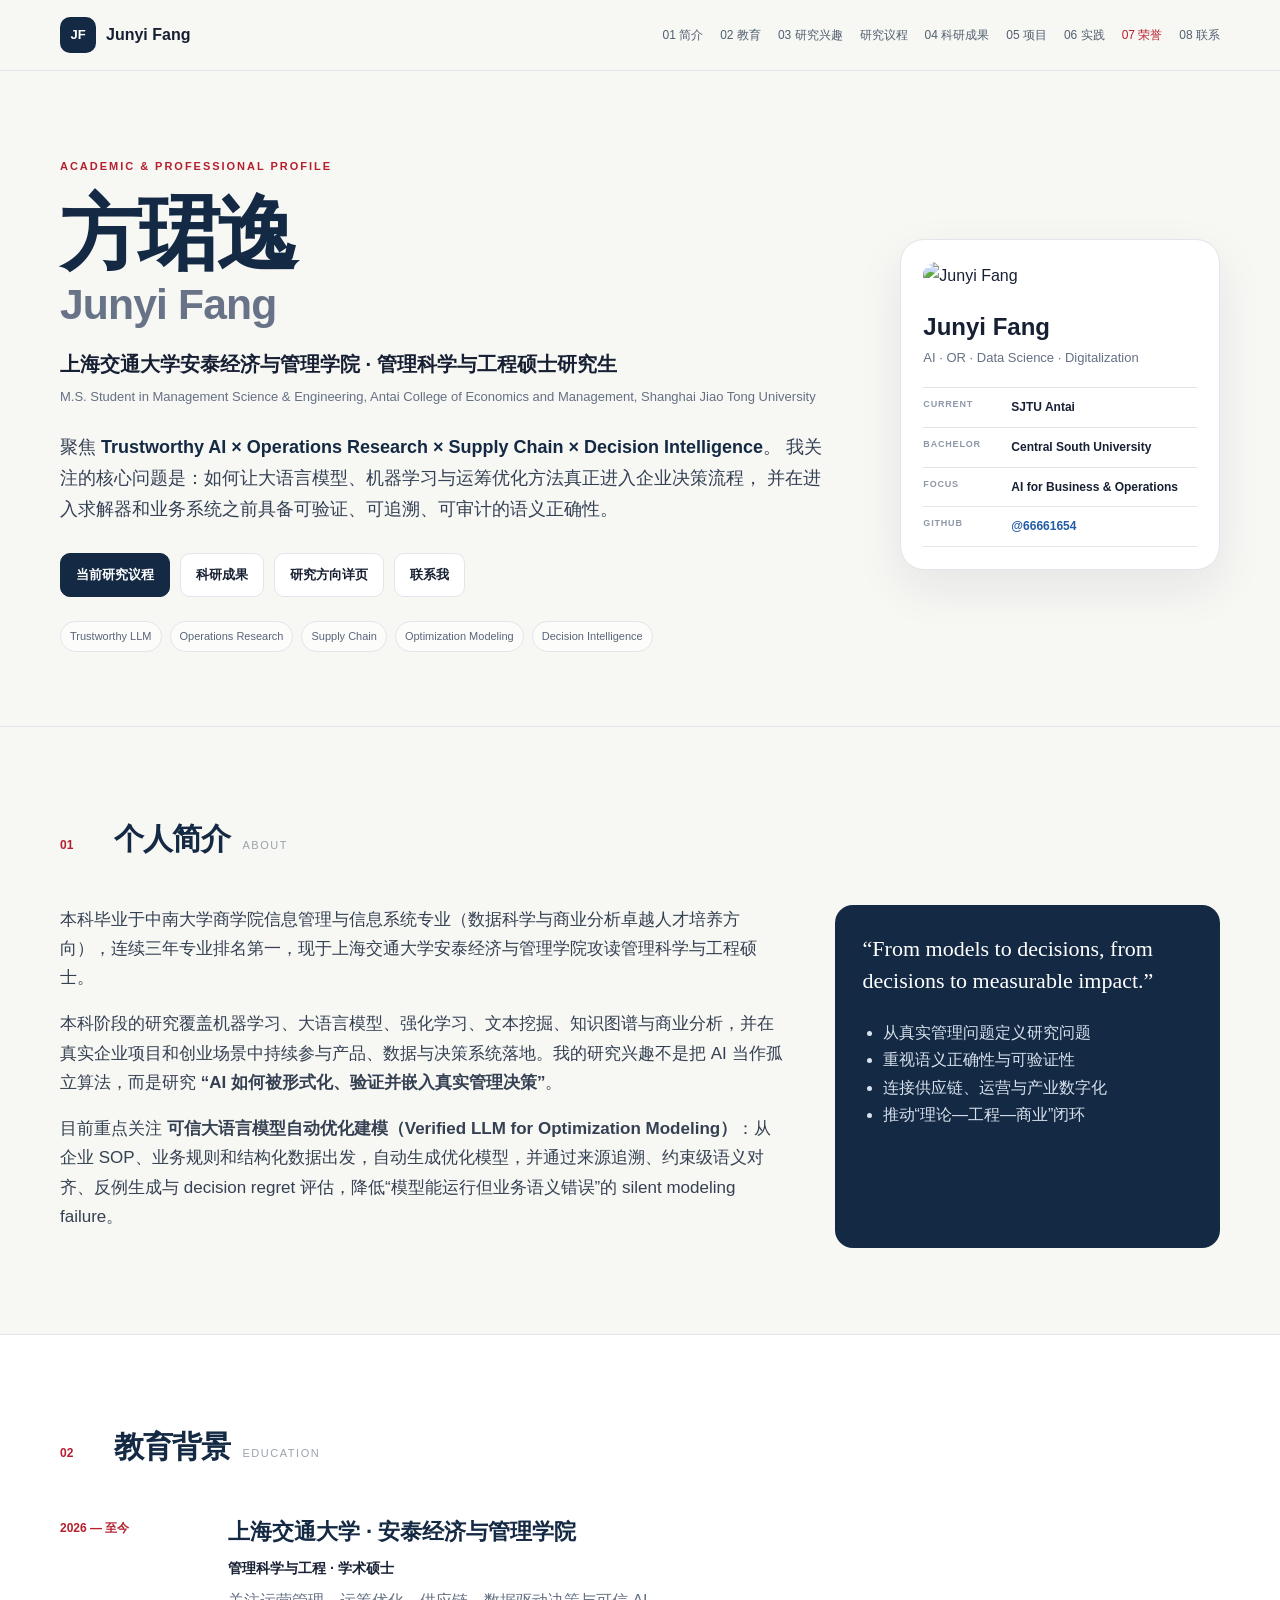
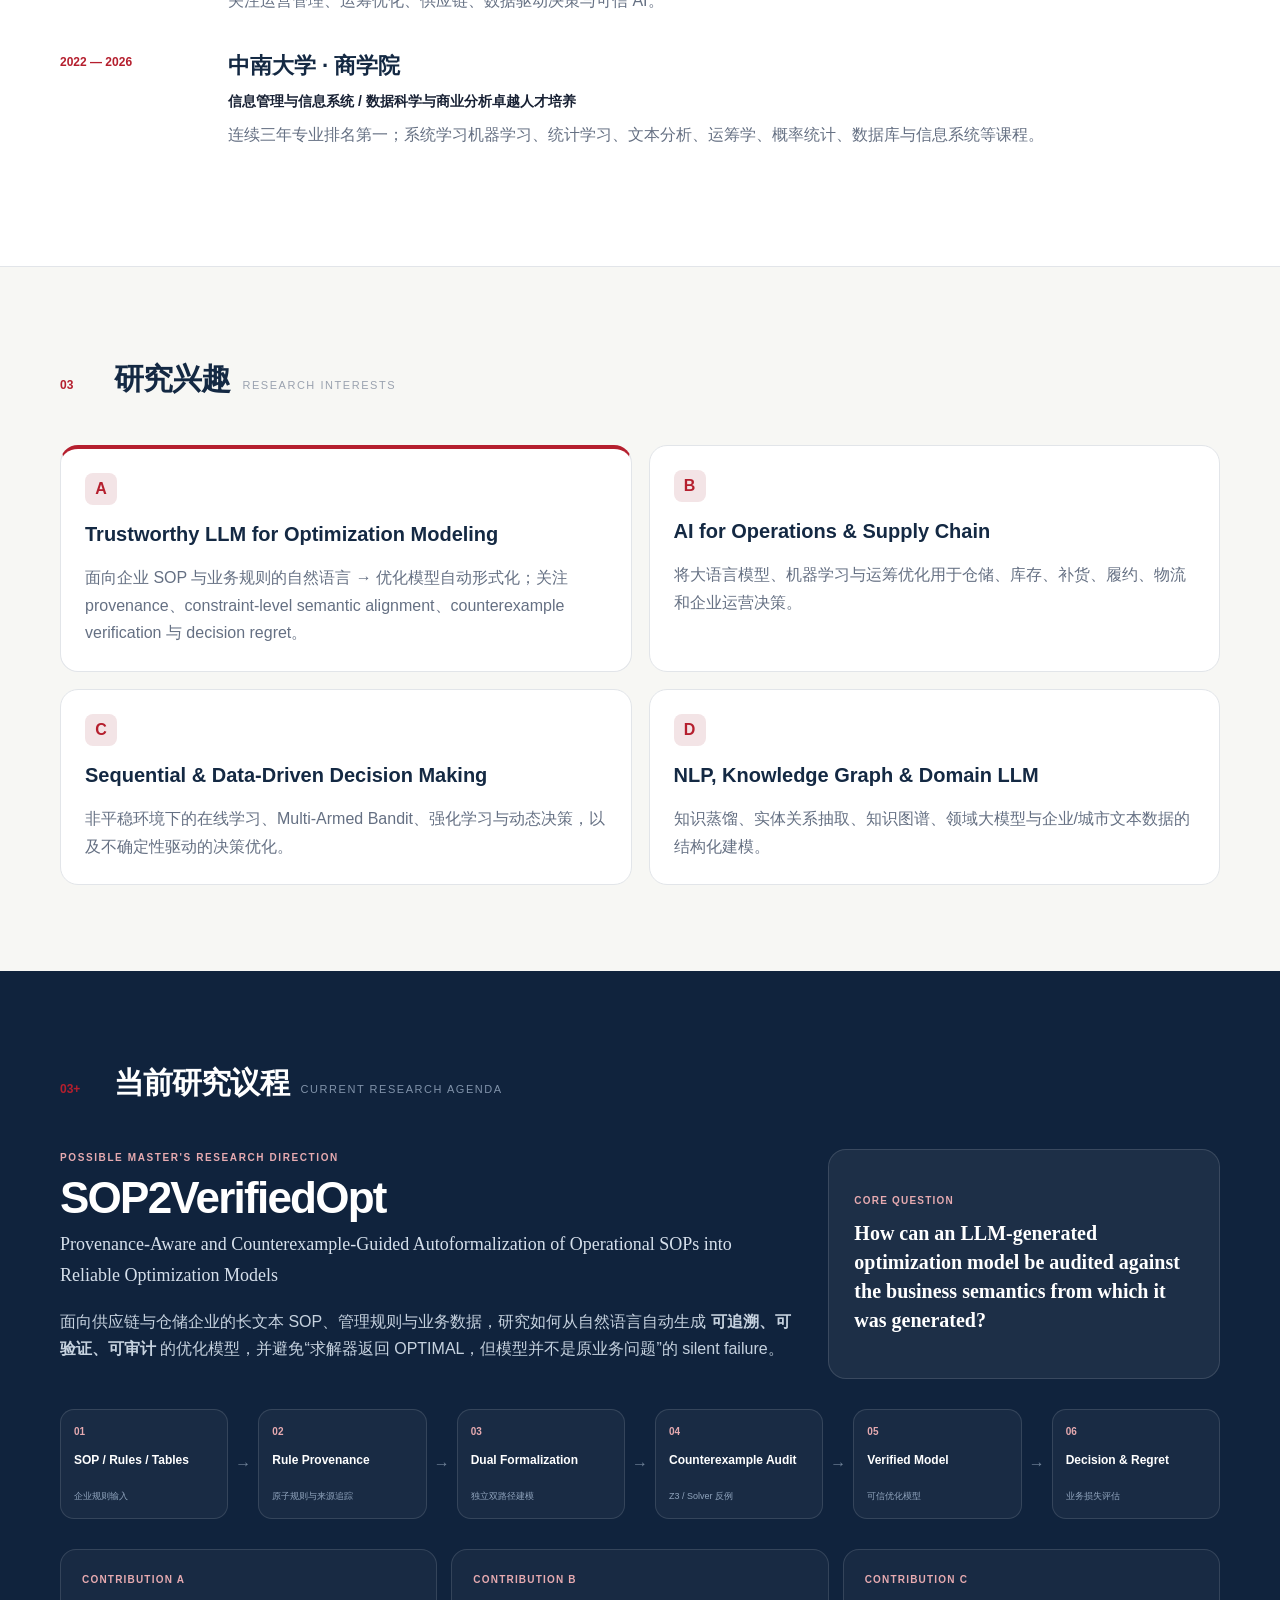
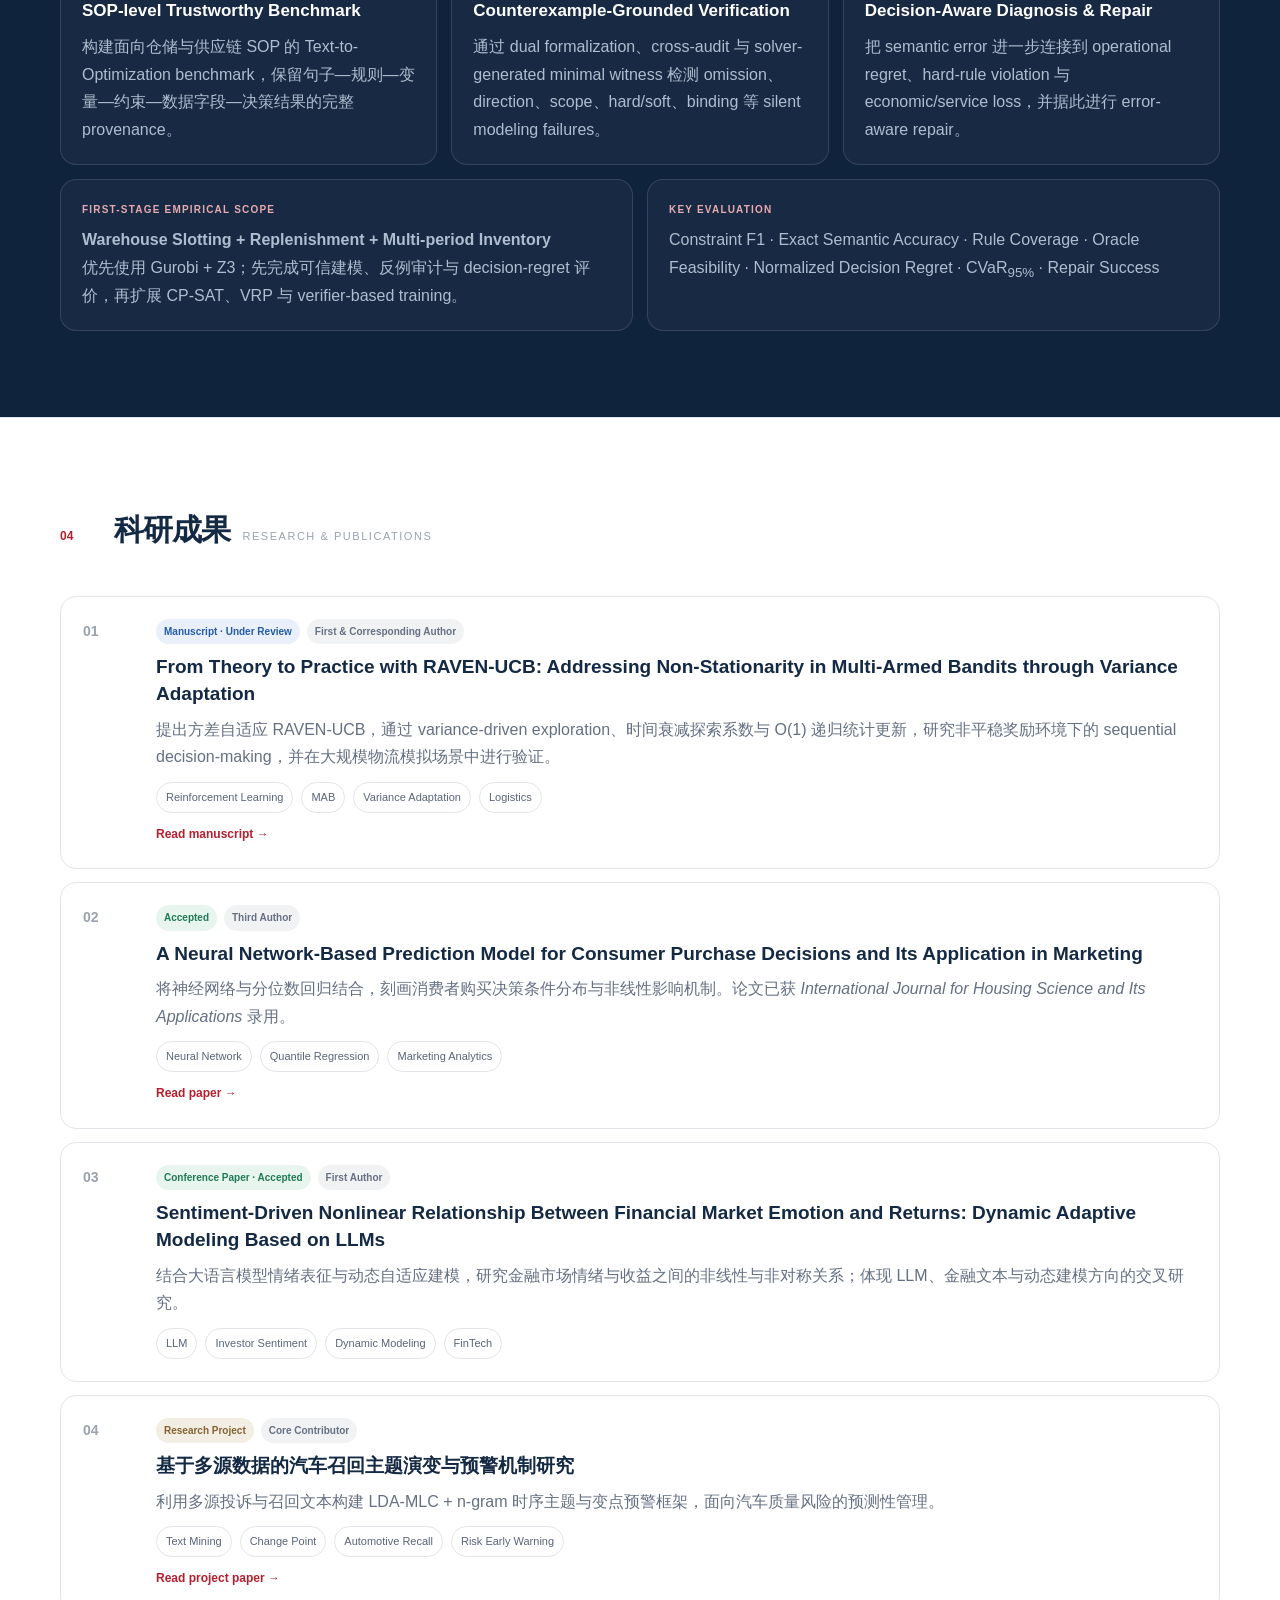
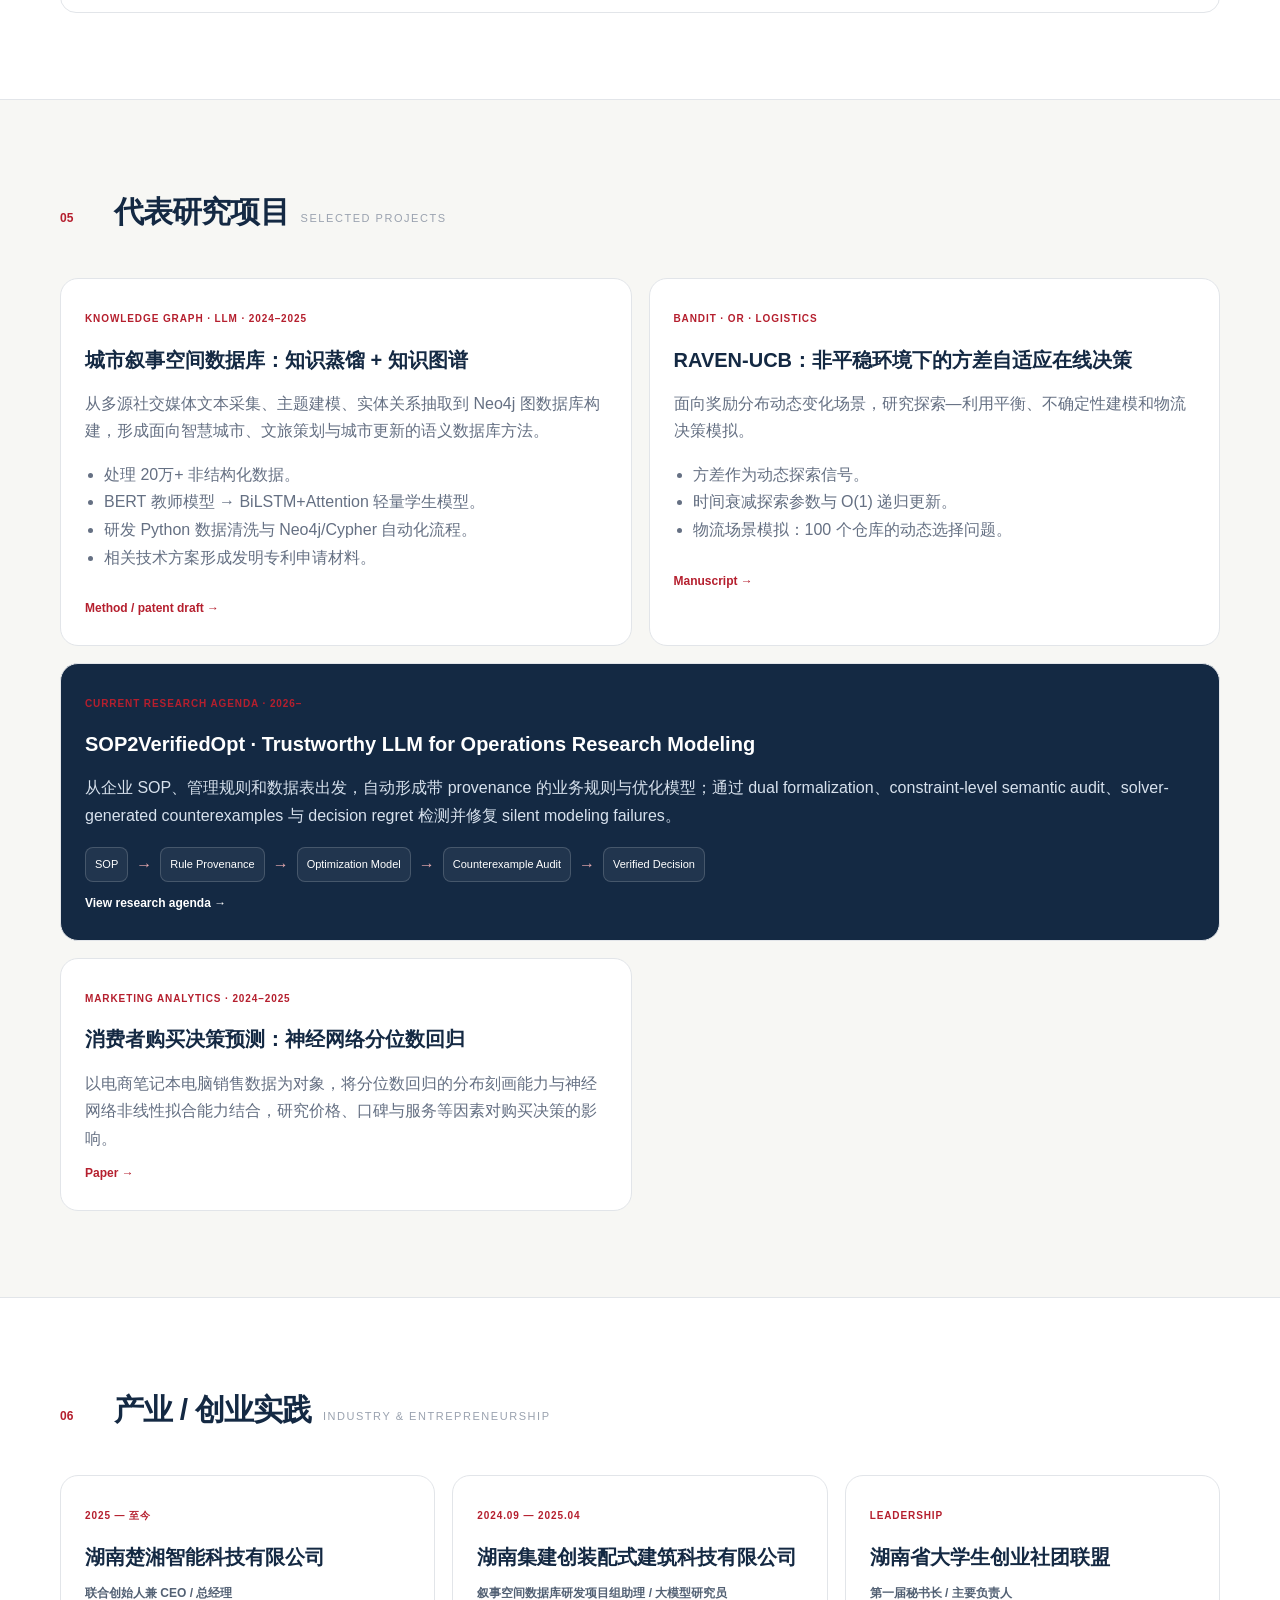
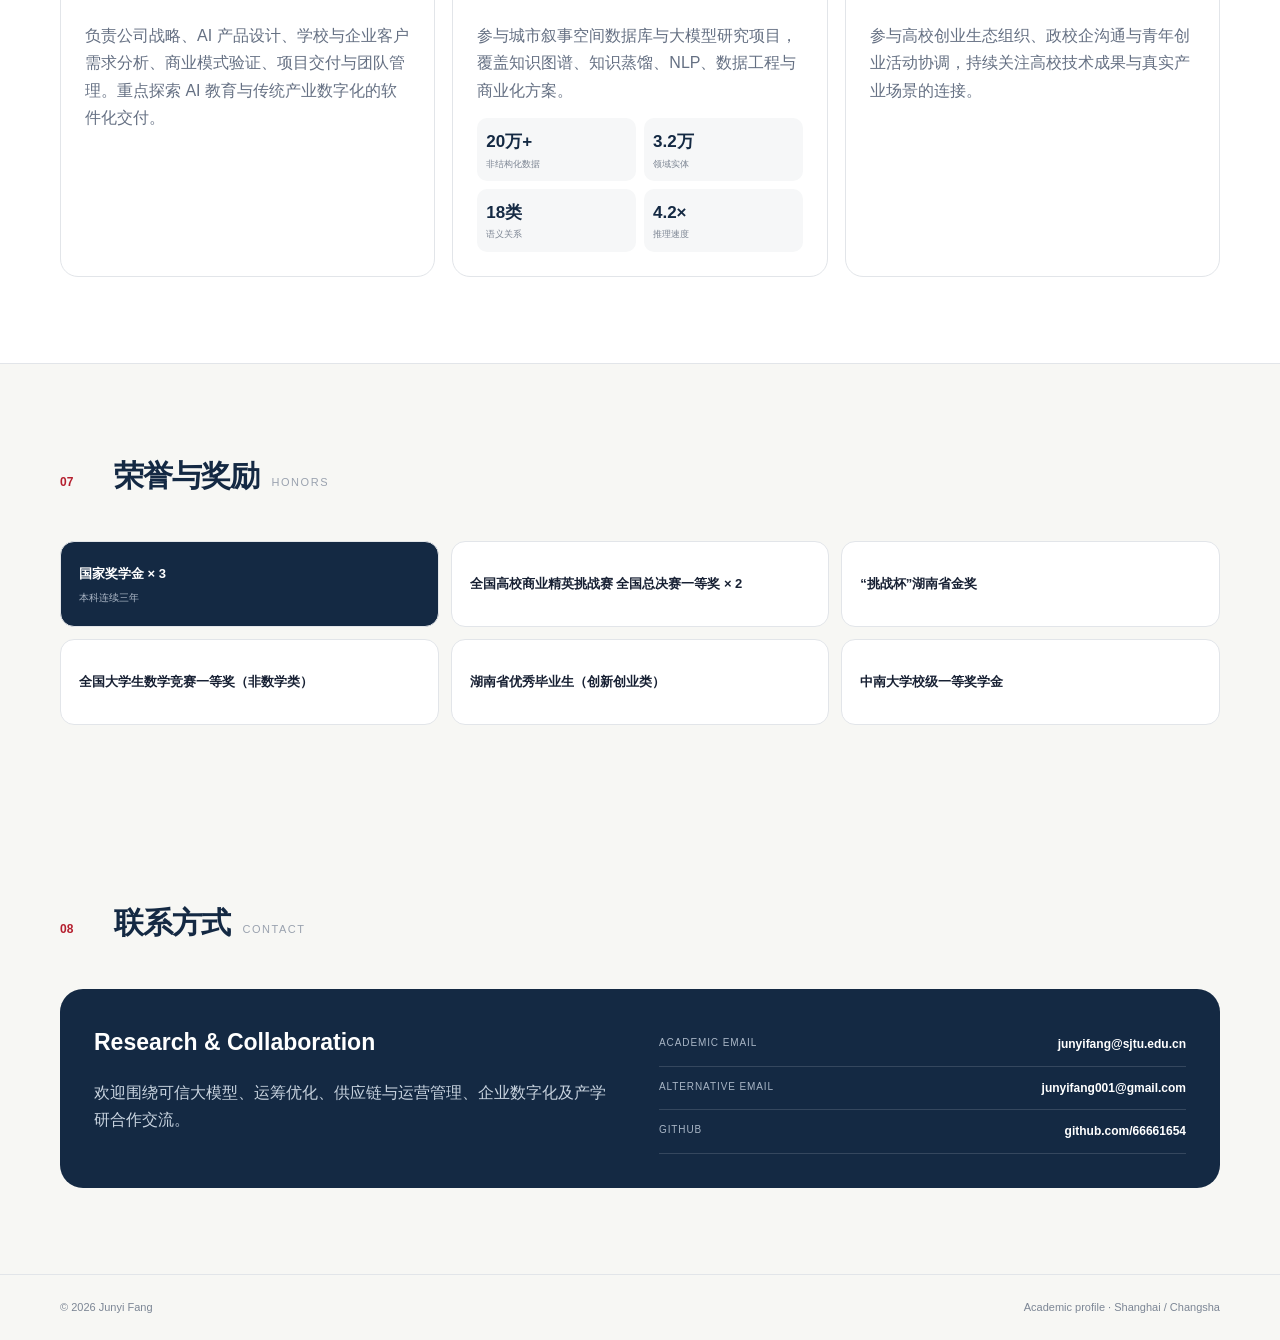
==== index.html @ a153d44b "Add files via upload" ====
<!doctype html>
<html lang="zh-CN">
<head>
  <meta charset="utf-8">
  <meta name="viewport" content="width=device-width,initial-scale=1">
  <meta name="description" content="方珺逸 Junyi Fang — 上海交通大学安泰经济与管理学院管理科学与工程硕士研究生。Trustworthy AI × Operations Research × Supply Chain × Decision Intelligence.">
  <meta name="author" content="Junyi Fang">
  <meta property="og:title" content="方珺逸 Junyi Fang | Academic Profile">
  <meta property="og:description" content="Trustworthy AI × Operations Research × Supply Chain × Decision Intelligence">
  <meta property="og:type" content="website">
  <title>方珺逸 Junyi Fang | Academic Profile</title>
  <link rel="icon" href="assets/favicon.svg" type="image/svg+xml">
  <link rel="stylesheet" href="assets/styles.css">
</head>
<body>
<header class="topbar">
  <div class="container nav-wrap">
    <a class="brand" href="#home"><span class="brand-mark">JF</span><span>Junyi Fang</span></a>
    <button class="menu-btn" aria-label="打开导航">☰</button>
    <nav class="nav">
      <a href="#about">01 简介</a>
      <a href="#education">02 教育</a>
      <a href="#interests">03 研究兴趣</a>
      <a href="#agenda">研究议程</a>
      <a href="#research">04 科研成果</a>
      <a href="#projects">05 项目</a>
      <a href="#practice">06 实践</a>
      <a href="#honors">07 荣誉</a>
      <a href="#contact">08 联系</a>
    </nav>
  </div>
</header>

<main id="home">
<section class="hero">
  <div class="container hero-grid">
    <div>
      <p class="eyebrow">ACADEMIC & PROFESSIONAL PROFILE</p>
      <h1>方珺逸 <span>Junyi Fang</span></h1>
      <p class="hero-role">上海交通大学安泰经济与管理学院 · 管理科学与工程硕士研究生</p>
      <p class="hero-en">M.S. Student in Management Science & Engineering, Antai College of Economics and Management, Shanghai Jiao Tong University</p>
      <p class="hero-summary">
        聚焦 <strong>Trustworthy AI × Operations Research × Supply Chain × Decision Intelligence</strong>。
        我关注的核心问题是：如何让大语言模型、机器学习与运筹优化方法真正进入企业决策流程，
        并在进入求解器和业务系统之前具备可验证、可追溯、可审计的语义正确性。
      </p>
      <div class="hero-actions">
        <a class="btn primary" href="#agenda">当前研究议程</a>
        <a class="btn ghost" href="#research">科研成果</a>
        <a class="btn ghost" href="research-agenda.html">研究方向详页</a>
        <a class="btn ghost" href="mailto:junyifang@sjtu.edu.cn">联系我</a>
      </div>
      <div class="tags">
        <span>Trustworthy LLM</span><span>Operations Research</span><span>Supply Chain</span>
        <span>Optimization Modeling</span><span>Decision Intelligence</span>
      </div>
    </div>
    <aside class="profile-card">
      <img src="https://avatars.githubusercontent.com/u/183327245?v=4" alt="Junyi Fang">
      <h2>Junyi Fang</h2>
      <p>AI · OR · Data Science · Digitalization</p>
      <dl>
        <div><dt>Current</dt><dd>SJTU Antai</dd></div>
        <div><dt>Bachelor</dt><dd>Central South University</dd></div>
        <div><dt>Focus</dt><dd>AI for Business & Operations</dd></div>
        <div><dt>GitHub</dt><dd><a href="https://github.com/66661654" target="_blank">@66661654</a></dd></div>
      </dl>
    </aside>
  </div>
</section>

<section class="section" id="about">
  <div class="container">
    <div class="section-title"><span>01</span><h2>个人简介</h2><p>About</p></div>
    <div class="two-col">
      <div class="prose">
        <p>本科毕业于中南大学商学院信息管理与信息系统专业（数据科学与商业分析卓越人才培养方向），连续三年专业排名第一，现于上海交通大学安泰经济与管理学院攻读管理科学与工程硕士。</p>
        <p>本科阶段的研究覆盖机器学习、大语言模型、强化学习、文本挖掘、知识图谱与商业分析，并在真实企业项目和创业场景中持续参与产品、数据与决策系统落地。我的研究兴趣不是把 AI 当作孤立算法，而是研究 <strong>“AI 如何被形式化、验证并嵌入真实管理决策”</strong>。</p>
        <p>目前重点关注 <strong>可信大语言模型自动优化建模（Verified LLM for Optimization Modeling）</strong>：从企业 SOP、业务规则和结构化数据出发，自动生成优化模型，并通过来源追溯、约束级语义对齐、反例生成与 decision regret 评估，降低“模型能运行但业务语义错误”的 silent modeling failure。</p>
      </div>
      <aside class="principle">
        <p>“From models to decisions, from decisions to measurable impact.”</p>
        <ul>
          <li>从真实管理问题定义研究问题</li>
          <li>重视语义正确性与可验证性</li>
          <li>连接供应链、运营与产业数字化</li>
          <li>推动“理论—工程—商业”闭环</li>
        </ul>
      </aside>
    </div>
  </div>
</section>

<section class="section alt" id="education">
  <div class="container">
    <div class="section-title"><span>02</span><h2>教育背景</h2><p>Education</p></div>
    <div class="timeline">
      <article><time>2026 — 至今</time><div><h3>上海交通大学 · 安泰经济与管理学院</h3><b>管理科学与工程 · 学术硕士</b><p>关注运营管理、运筹优化、供应链、数据驱动决策与可信 AI。</p></div></article>
      <article><time>2022 — 2026</time><div><h3>中南大学 · 商学院</h3><b>信息管理与信息系统 / 数据科学与商业分析卓越人才培养</b><p>连续三年专业排名第一；系统学习机器学习、统计学习、文本分析、运筹学、概率统计、数据库与信息系统等课程。</p></div></article>
    </div>
  </div>
</section>

<section class="section" id="interests">
  <div class="container">
    <div class="section-title"><span>03</span><h2>研究兴趣</h2><p>Research Interests</p></div>
    <div class="grid-2">
      <article class="card featured-card"><i>A</i><h3>Trustworthy LLM for Optimization Modeling</h3><p>面向企业 SOP 与业务规则的自然语言 → 优化模型自动形式化；关注 provenance、constraint-level semantic alignment、counterexample verification 与 decision regret。</p></article>
      <article class="card"><i>B</i><h3>AI for Operations & Supply Chain</h3><p>将大语言模型、机器学习与运筹优化用于仓储、库存、补货、履约、物流和企业运营决策。</p></article>
      <article class="card"><i>C</i><h3>Sequential & Data-Driven Decision Making</h3><p>非平稳环境下的在线学习、Multi-Armed Bandit、强化学习与动态决策，以及不确定性驱动的决策优化。</p></article>
      <article class="card"><i>D</i><h3>NLP, Knowledge Graph & Domain LLM</h3><p>知识蒸馏、实体关系抽取、知识图谱、领域大模型与企业/城市文本数据的结构化建模。</p></article>
    </div>
  </div>
</section>

<section class="section agenda" id="agenda">
  <div class="container">
    <div class="section-title dark"><span>03+</span><h2>当前研究议程</h2><p>Current Research Agenda</p></div>
    <div class="agenda-hero">
      <div>
        <p class="agenda-kicker">POSSIBLE MASTER'S RESEARCH DIRECTION</p>
        <h3>SOP2VerifiedOpt</h3>
        <p class="agenda-subtitle">Provenance-Aware and Counterexample-Guided Autoformalization of Operational SOPs into Reliable Optimization Models</p>
        <p>面向供应链与仓储企业的长文本 SOP、管理规则与业务数据，研究如何从自然语言自动生成 <strong>可追溯、可验证、可审计</strong> 的优化模型，并避免“求解器返回 OPTIMAL，但模型并不是原业务问题”的 silent failure。</p>
      </div>
      <div class="question"><span>Core Question</span><strong>How can an LLM-generated optimization model be audited against the business semantics from which it was generated?</strong></div>
    </div>
    <div class="pipeline">
      <div><b>01</b><strong>SOP / Rules / Tables</strong><small>企业规则输入</small></div><em>→</em>
      <div><b>02</b><strong>Rule Provenance</strong><small>原子规则与来源追踪</small></div><em>→</em>
      <div><b>03</b><strong>Dual Formalization</strong><small>独立双路径建模</small></div><em>→</em>
      <div><b>04</b><strong>Counterexample Audit</strong><small>Z3 / Solver 反例</small></div><em>→</em>
      <div><b>05</b><strong>Verified Model</strong><small>可信优化模型</small></div><em>→</em>
      <div><b>06</b><strong>Decision & Regret</strong><small>业务损失评估</small></div>
    </div>
    <div class="agenda-grid">
      <article><h4>Contribution A</h4><h3>SOP-level Trustworthy Benchmark</h3><p>构建面向仓储与供应链 SOP 的 Text-to-Optimization benchmark，保留句子—规则—变量—约束—数据字段—决策结果的完整 provenance。</p></article>
      <article><h4>Contribution B</h4><h3>Counterexample-Grounded Verification</h3><p>通过 dual formalization、cross-audit 与 solver-generated minimal witness 检测 omission、direction、scope、hard/soft、binding 等 silent modeling failures。</p></article>
      <article><h4>Contribution C</h4><h3>Decision-Aware Diagnosis & Repair</h3><p>把 semantic error 进一步连接到 operational regret、hard-rule violation 与 economic/service loss，并据此进行 error-aware repair。</p></article>
    </div>
    <div class="agenda-bottom">
      <div><h4>First-stage empirical scope</h4><p><strong>Warehouse Slotting + Replenishment + Multi-period Inventory</strong></p><p>优先使用 Gurobi + Z3；先完成可信建模、反例审计与 decision-regret 评价，再扩展 CP-SAT、VRP 与 verifier-based training。</p></div>
      <div><h4>Key evaluation</h4><p>Constraint F1 · Exact Semantic Accuracy · Rule Coverage · Oracle Feasibility · Normalized Decision Regret · CVaR<sub>95%</sub> · Repair Success</p></div>
    </div>
  </div>
</section>

<section class="section alt" id="research">
  <div class="container">
    <div class="section-title"><span>04</span><h2>科研成果</h2><p>Research & Publications</p></div>
    <div class="pub-list">
      <article class="pub">
        <div class="pub-num">01</div>
        <div>
          <div class="badges"><span class="blue">Manuscript · Under Review</span><span>First & Corresponding Author</span></div>
          <h3>From Theory to Practice with RAVEN-UCB: Addressing Non-Stationarity in Multi-Armed Bandits through Variance Adaptation</h3>
          <p>提出方差自适应 RAVEN-UCB，通过 variance-driven exploration、时间衰减探索系数与 O(1) 递归统计更新，研究非平稳奖励环境下的 sequential decision-making，并在大规模物流模拟场景中进行验证。</p>
          <div class="tags"><span>Reinforcement Learning</span><span>MAB</span><span>Variance Adaptation</span><span>Logistics</span></div>
          <a href="assets/papers/RAVEN-UCB.pdf" target="_blank">Read manuscript →</a>
        </div>
      </article>
      <article class="pub">
        <div class="pub-num">02</div>
        <div>
          <div class="badges"><span class="green">Accepted</span><span>Third Author</span></div>
          <h3>A Neural Network-Based Prediction Model for Consumer Purchase Decisions and Its Application in Marketing</h3>
          <p>将神经网络与分位数回归结合，刻画消费者购买决策条件分布与非线性影响机制。论文已获 <em>International Journal for Housing Science and Its Applications</em> 录用。</p>
          <div class="tags"><span>Neural Network</span><span>Quantile Regression</span><span>Marketing Analytics</span></div>
          <a href="assets/papers/Consumer-Purchase-Prediction.pdf" target="_blank">Read paper →</a>
        </div>
      </article>
      <article class="pub">
        <div class="pub-num">03</div>
        <div>
          <div class="badges"><span class="green">Conference Paper · Accepted</span><span>First Author</span></div>
          <h3>Sentiment-Driven Nonlinear Relationship Between Financial Market Emotion and Returns: Dynamic Adaptive Modeling Based on LLMs</h3>
          <p>结合大语言模型情绪表征与动态自适应建模，研究金融市场情绪与收益之间的非线性与非对称关系；体现 LLM、金融文本与动态建模方向的交叉研究。</p>
          <div class="tags"><span>LLM</span><span>Investor Sentiment</span><span>Dynamic Modeling</span><span>FinTech</span></div>
        </div>
      </article>
      <article class="pub">
        <div class="pub-num">04</div>
        <div>
          <div class="badges"><span class="sand">Research Project</span><span>Core Contributor</span></div>
          <h3>基于多源数据的汽车召回主题演变与预警机制研究</h3>
          <p>利用多源投诉与召回文本构建 LDA-MLC + n-gram 时序主题与变点预警框架，面向汽车质量风险的预测性管理。</p>
          <div class="tags"><span>Text Mining</span><span>Change Point</span><span>Automotive Recall</span><span>Risk Early Warning</span></div>
          <a href="assets/papers/Automotive-Recall-Early-Warning.pdf" target="_blank">Read project paper →</a>
        </div>
      </article>
    </div>
  </div>
</section>

<section class="section" id="projects">
  <div class="container">
    <div class="section-title"><span>05</span><h2>代表研究项目</h2><p>Selected Projects</p></div>
    <div class="grid-2">
      <article class="project">
        <small>Knowledge Graph · LLM · 2024–2025</small>
        <h3>城市叙事空间数据库：知识蒸馏 + 知识图谱</h3>
        <p>从多源社交媒体文本采集、主题建模、实体关系抽取到 Neo4j 图数据库构建，形成面向智慧城市、文旅策划与城市更新的语义数据库方法。</p>
        <ul><li>处理 20万+ 非结构化数据。</li><li>BERT 教师模型 → BiLSTM+Attention 轻量学生模型。</li><li>研发 Python 数据清洗与 Neo4j/Cypher 自动化流程。</li><li>相关技术方案形成发明专利申请材料。</li></ul>
        <a href="assets/papers/Urban-Narrative-KG-Patent-Draft.docx">Method / patent draft →</a>
      </article>
      <article class="project">
        <small>Bandit · OR · Logistics</small>
        <h3>RAVEN-UCB：非平稳环境下的方差自适应在线决策</h3>
        <p>面向奖励分布动态变化场景，研究探索—利用平衡、不确定性建模和物流决策模拟。</p>
        <ul><li>方差作为动态探索信号。</li><li>时间衰减探索参数与 O(1) 递归更新。</li><li>物流场景模拟：100 个仓库的动态选择问题。</li></ul>
        <a href="assets/papers/RAVEN-UCB.pdf" target="_blank">Manuscript →</a>
      </article>
      <article class="project highlight">
        <small>CURRENT RESEARCH AGENDA · 2026–</small>
        <h3>SOP2VerifiedOpt · Trustworthy LLM for Operations Research Modeling</h3>
        <p>从企业 SOP、管理规则和数据表出发，自动形成带 provenance 的业务规则与优化模型；通过 dual formalization、constraint-level semantic audit、solver-generated counterexamples 与 decision regret 检测并修复 silent modeling failures。</p>
        <div class="flow"><span>SOP</span><b>→</b><span>Rule Provenance</span><b>→</b><span>Optimization Model</span><b>→</b><span>Counterexample Audit</span><b>→</b><span>Verified Decision</span></div>
        <a href="research-agenda.html">View research agenda →</a>
      </article>
      <article class="project">
        <small>Marketing Analytics · 2024–2025</small>
        <h3>消费者购买决策预测：神经网络分位数回归</h3>
        <p>以电商笔记本电脑销售数据为对象，将分位数回归的分布刻画能力与神经网络非线性拟合能力结合，研究价格、口碑与服务等因素对购买决策的影响。</p>
        <a href="assets/papers/Consumer-Purchase-Prediction.pdf" target="_blank">Paper →</a>
      </article>
    </div>
  </div>
</section>

<section class="section alt" id="practice">
  <div class="container">
    <div class="section-title"><span>06</span><h2>产业 / 创业实践</h2><p>Industry & Entrepreneurship</p></div>
    <div class="grid-3">
      <article class="practice"><small>2025 — 至今</small><h3>湖南楚湘智能科技有限公司</h3><b>联合创始人兼 CEO / 总经理</b><p>负责公司战略、AI 产品设计、学校与企业客户需求分析、商业模式验证、项目交付与团队管理。重点探索 AI 教育与传统产业数字化的软件化交付。</p></article>
      <article class="practice"><small>2024.09 — 2025.04</small><h3>湖南集建创装配式建筑科技有限公司</h3><b>叙事空间数据库研发项目组助理 / 大模型研究员</b><p>参与城市叙事空间数据库与大模型研究项目，覆盖知识图谱、知识蒸馏、NLP、数据工程与商业化方案。</p><div class="metrics"><span><strong>20万+</strong>非结构化数据</span><span><strong>3.2万</strong>领域实体</span><span><strong>18类</strong>语义关系</span><span><strong>4.2×</strong>推理速度</span></div></article>
      <article class="practice"><small>Leadership</small><h3>湖南省大学生创业社团联盟</h3><b>第一届秘书长 / 主要负责人</b><p>参与高校创业生态组织、政校企沟通与青年创业活动协调，持续关注高校技术成果与真实产业场景的连接。</p></article>
    </div>
  </div>
</section>

<section class="section" id="honors">
  <div class="container">
    <div class="section-title"><span>07</span><h2>荣誉与奖励</h2><p>Honors</p></div>
    <div class="honors">
      <div class="major"><strong>国家奖学金 × 3</strong><span>本科连续三年</span></div>
      <div><strong>全国高校商业精英挑战赛 全国总决赛一等奖 × 2</strong></div>
      <div><strong>“挑战杯”湖南省金奖</strong></div>
      <div><strong>全国大学生数学竞赛一等奖（非数学类）</strong></div>
      <div><strong>湖南省优秀毕业生（创新创业类）</strong></div>
      <div><strong>中南大学校级一等奖学金</strong></div>
    </div>
  </div>
</section>

<section class="section contact" id="contact">
  <div class="container">
    <div class="section-title"><span>08</span><h2>联系方式</h2><p>Contact</p></div>
    <div class="contact-box">
      <div><h3>Research & Collaboration</h3><p>欢迎围绕可信大模型、运筹优化、供应链与运营管理、企业数字化及产学研合作交流。</p></div>
      <div class="contact-links">
        <a href="mailto:junyifang@sjtu.edu.cn"><span>Academic Email</span><strong>junyifang@sjtu.edu.cn</strong></a>
        <a href="mailto:junyifang001@gmail.com"><span>Alternative Email</span><strong>junyifang001@gmail.com</strong></a>
        <a href="https://github.com/66661654" target="_blank"><span>GitHub</span><strong>github.com/66661654</strong></a>
      </div>
    </div>
  </div>
</section>
</main>

<footer><div class="container footer"><span>© <span id="year"></span> Junyi Fang</span><span>Academic profile · Shanghai / Changsha</span></div></footer>
<script src="assets/script.js"></script>
</body>
</html>
---- assets/styles.css ----
:root{
 --bg:#f7f7f4;--paper:#fff;--ink:#172033;--muted:#657083;--line:#e2e5e9;
 --accent:#b51f2e;--navy:#142943;--blue:#245ca8;--green:#1f7a56;--sand:#826331;
 --radius:18px;--shadow:0 18px 48px rgba(20,41,67,.08);--max:1160px
}
*{box-sizing:border-box}html{scroll-behavior:smooth;scroll-padding-top:76px}
body{margin:0;background:var(--bg);color:var(--ink);font-family:-apple-system,BlinkMacSystemFont,"Segoe UI","PingFang SC","Microsoft YaHei",Arial,sans-serif;line-height:1.72}
a{color:inherit;text-decoration:none}.container{width:min(var(--max),calc(100% - 40px));margin:auto}
.topbar{position:sticky;top:0;z-index:50;background:rgba(247,247,244,.95);backdrop-filter:blur(14px);border-bottom:1px solid var(--line)}
.nav-wrap{height:70px;display:flex;align-items:center;justify-content:space-between;gap:22px}
.brand{display:flex;align-items:center;gap:10px;font-weight:800}.brand-mark{width:36px;height:36px;border-radius:10px;background:var(--navy);color:#fff;display:grid;place-items:center;font-size:13px}
.nav{display:flex;gap:17px}.nav a{font-size:12px;color:#526071}.nav a:hover,.nav a.active{color:var(--accent)}
.menu-btn{display:none;border:0;background:transparent;font-size:24px}
.hero{padding:86px 0 74px;border-bottom:1px solid var(--line)}.hero-grid{display:grid;grid-template-columns:1.7fr .7fr;gap:64px;align-items:center}
.eyebrow{font-size:11px;letter-spacing:.18em;color:var(--accent);font-weight:900;margin:0 0 16px}
h1{font-size:clamp(48px,7vw,82px);line-height:1.03;letter-spacing:-.05em;margin:0 0 20px;color:var(--navy)}
h1 span{display:block;font-size:.52em;color:#687387;font-weight:560;margin-top:7px;letter-spacing:-.02em}
.hero-role{font-size:20px;font-weight:760;margin:0}.hero-en{font-size:13px;color:var(--muted);margin:4px 0 24px}
.hero-summary{font-size:18px;color:#344054;max-width:830px}.hero-summary strong{color:var(--navy)}
.hero-actions{display:flex;flex-wrap:wrap;gap:10px;margin:28px 0 24px}.btn{padding:10px 15px;border-radius:10px;border:1px solid var(--line);font-weight:750;font-size:13px;background:#fff}.btn.primary{background:var(--navy);color:#fff;border-color:var(--navy)}
.tags{display:flex;gap:8px;flex-wrap:wrap}.tags span{font-size:11px;padding:5px 9px;border-radius:999px;border:1px solid var(--line);color:#596579;background:rgba(255,255,255,.65)}
.profile-card{background:#fff;border:1px solid var(--line);border-radius:24px;padding:22px;box-shadow:var(--shadow)}.profile-card img{width:100%;aspect-ratio:1/1;object-fit:cover;border-radius:18px}.profile-card h2{font-size:24px;margin:16px 0 0}.profile-card>p{margin:0;color:var(--muted);font-size:13px}
.profile-card dl{margin:18px 0 0;border-top:1px solid var(--line)}.profile-card dl div{display:grid;grid-template-columns:78px 1fr;gap:10px;padding:9px 0;border-bottom:1px solid var(--line)}dt{font-size:9px;letter-spacing:.09em;color:#8e98a7;text-transform:uppercase;font-weight:900}dd{margin:0;font-size:12px;font-weight:700}.profile-card dd a{color:var(--blue)}
.section{padding:86px 0}.section.alt{background:#fff;border-top:1px solid var(--line);border-bottom:1px solid var(--line)}
.section-title{display:grid;grid-template-columns:42px auto 1fr;gap:12px;align-items:baseline;margin-bottom:40px}.section-title span{color:var(--accent);font-size:12px;font-weight:900}.section-title h2{font-size:30px;letter-spacing:-.03em;margin:0;color:var(--navy)}.section-title p{font-size:11px;letter-spacing:.14em;text-transform:uppercase;color:#9aa2af;margin:0}
.two-col{display:grid;grid-template-columns:1.5fr .8fr;gap:52px}.prose{font-size:17px;color:#354052}.prose p:first-child{margin-top:0}.principle{background:var(--navy);color:#fff;border-radius:var(--radius);padding:28px}.principle>p{font-family:Georgia,serif;font-size:22px;line-height:1.45;margin-top:0}.principle ul{padding-left:20px;color:#d8e2ee}
.timeline article{display:grid;grid-template-columns:130px 1fr;gap:38px;padding:0 0 32px}.timeline time{font-size:12px;color:var(--accent);font-weight:900;padding-top:5px}.timeline h3{font-size:22px;margin:0 0 3px;color:var(--navy)}.timeline b{font-size:14px}.timeline p{margin:6px 0 0;color:var(--muted)}
.grid-2{display:grid;grid-template-columns:repeat(2,1fr);gap:17px}.grid-3{display:grid;grid-template-columns:repeat(3,1fr);gap:17px}
.card,.project,.practice{background:#fff;border:1px solid var(--line);border-radius:var(--radius);padding:24px}.featured-card{border-top:4px solid var(--accent)}.card i{width:32px;height:32px;border-radius:8px;background:#f3e4e6;color:var(--accent);display:grid;place-items:center;font-style:normal;font-weight:900}.card h3,.project h3,.practice h3{font-size:20px;line-height:1.42;color:var(--navy);margin:15px 0 7px}.card p,.project p,.practice p,.project li{color:var(--muted);margin-bottom:0}
.agenda{background:#10233d;color:#fff}.section-title.dark h2{color:#fff}.section-title.dark p{color:#8193aa}
.agenda-hero{display:grid;grid-template-columns:1.5fr .8fr;gap:34px}.agenda-kicker{font-size:10px;letter-spacing:.16em;color:#e6aab0;font-weight:900;margin:0 0 9px}.agenda-hero h3{font-size:44px;letter-spacing:-.04em;line-height:1.04;margin:0 0 8px}.agenda-subtitle{font-family:Georgia,serif;color:#d5dfeb;font-size:18px;margin:0 0 17px}.agenda-hero>div:first-child>p:last-child{color:#c6d2df}.question{border:1px solid rgba(255,255,255,.13);background:rgba(255,255,255,.055);border-radius:18px;padding:25px;display:flex;flex-direction:column;justify-content:center}.question span,.agenda-grid h4,.agenda-bottom h4{font-size:10px;letter-spacing:.12em;text-transform:uppercase;color:#e6aab0;font-weight:900}.question strong{font-family:Georgia,serif;font-size:20px;line-height:1.45;margin-top:10px}
.pipeline{display:grid;grid-template-columns:1fr auto 1fr auto 1fr auto 1fr auto 1fr auto 1fr;gap:7px;align-items:center;margin:30px 0}.pipeline div{min-height:110px;border:1px solid rgba(255,255,255,.12);background:rgba(255,255,255,.04);border-radius:14px;padding:13px;display:flex;flex-direction:column}.pipeline b{font-size:10px;color:#e6aab0}.pipeline strong{font-size:12px;margin-top:10px}.pipeline small{font-size:9px;color:#91a5be;margin-top:auto}.pipeline em{font-style:normal;color:#6f8298}
.agenda-grid{display:grid;grid-template-columns:repeat(3,1fr);gap:14px}.agenda-grid article,.agenda-bottom>div{border:1px solid rgba(255,255,255,.12);background:rgba(255,255,255,.035);border-radius:16px;padding:21px}.agenda-grid h4,.agenda-bottom h4{margin:0 0 8px}.agenda-grid h3{font-size:17px;margin:0 0 8px}.agenda-grid p,.agenda-bottom p{color:#aebed0;margin:0}.agenda-bottom{display:grid;grid-template-columns:1fr 1fr;gap:14px;margin-top:14px}
.pub-list{display:flex;flex-direction:column;gap:13px}.pub{display:grid;grid-template-columns:54px 1fr;gap:19px;background:#fff;border:1px solid var(--line);border-radius:16px;padding:22px}.pub-num{font-size:14px;color:#9aa2af;font-weight:900}.badges{display:flex;gap:7px;flex-wrap:wrap}.badges span{font-size:10px;padding:4px 8px;border-radius:999px;background:#f1f2f4;color:#657083;font-weight:850}.badges .blue{background:#e9f0fb;color:var(--blue)}.badges .green{background:#e8f5ee;color:var(--green)}.badges .sand{background:#f3eee3;color:var(--sand)}.pub h3{font-size:19px;line-height:1.45;margin:9px 0 8px;color:var(--navy)}.pub p{color:var(--muted);margin:0 0 11px}.pub a,.project a{display:inline-block;margin-top:11px;color:var(--accent);font-size:12px;font-weight:800}
.project small,.practice small{font-size:10px;letter-spacing:.09em;text-transform:uppercase;color:var(--accent);font-weight:900}.project ul{padding-left:19px}.project.highlight{grid-column:1/-1;background:var(--navy);color:#fff}.project.highlight h3{color:#fff}.project.highlight p{color:#d7e1ed}.project.highlight a{color:#fff}.flow{display:flex;flex-wrap:wrap;align-items:center;gap:8px;margin-top:18px}.flow span{border:1px solid rgba(255,255,255,.17);background:rgba(255,255,255,.06);padding:7px 9px;border-radius:8px;font-size:11px}.flow b{color:#e7a9af}
.practice>b{font-size:12px;color:#536174}.metrics{display:grid;grid-template-columns:repeat(2,1fr);gap:8px;margin-top:14px}.metrics span{background:#f6f7f8;border-radius:10px;padding:9px;font-size:9px;color:#7b8492}.metrics strong{display:block;font-size:17px;color:var(--navy)}
.honors{display:grid;grid-template-columns:repeat(3,1fr);gap:12px}.honors>div{background:#fff;border:1px solid var(--line);border-radius:14px;padding:18px;min-height:86px;display:flex;flex-direction:column;justify-content:center}.honors .major{background:var(--navy);color:#fff}.honors strong{font-size:13px}.honors span{font-size:10px;color:#adb8c7;margin-top:3px}
.contact-box{background:var(--navy);color:#fff;border-radius:23px;padding:34px;display:grid;grid-template-columns:1fr 1fr;gap:38px}.contact-box h3{font-size:23px;margin:0 0 8px}.contact-box p{color:#c8d3df}.contact-links{display:flex;flex-direction:column}.contact-links a{display:flex;justify-content:space-between;gap:16px;border-bottom:1px solid rgba(255,255,255,.14);padding:11px 0}.contact-links span{font-size:10px;text-transform:uppercase;letter-spacing:.09em;color:#a8b5c5}.contact-links strong{font-size:12px;text-align:right}
footer{border-top:1px solid var(--line);padding:23px 0;color:#7c8695;font-size:11px}.footer{display:flex;justify-content:space-between;gap:18px}
@media(max-width:900px){.menu-btn{display:block}.nav{position:absolute;top:70px;left:0;right:0;background:#fff;border-bottom:1px solid var(--line);padding:15px 20px;display:none;grid-template-columns:repeat(2,1fr)}.nav.open{display:grid}.hero-grid,.two-col,.agenda-hero,.agenda-grid,.agenda-bottom,.contact-box{grid-template-columns:1fr}.grid-3{grid-template-columns:1fr}.honors{grid-template-columns:repeat(2,1fr)}.pipeline{display:flex;overflow-x:auto;align-items:stretch;padding-bottom:8px}.pipeline div{min-width:165px}.pipeline em{align-self:center}}
@media(max-width:680px){.container{width:min(100% - 26px,var(--max))}.hero{padding-top:56px}.section{padding:64px 0}.section-title{grid-template-columns:34px 1fr}.section-title p{grid-column:2}.grid-2,.honors{grid-template-columns:1fr}.timeline article{grid-template-columns:1fr;gap:7px}.pub{grid-template-columns:1fr}.pub-num{display:none}.project.highlight{grid-column:auto}.footer{flex-direction:column}.contact-links a{flex-direction:column;gap:2px}.contact-links strong{text-align:left}}
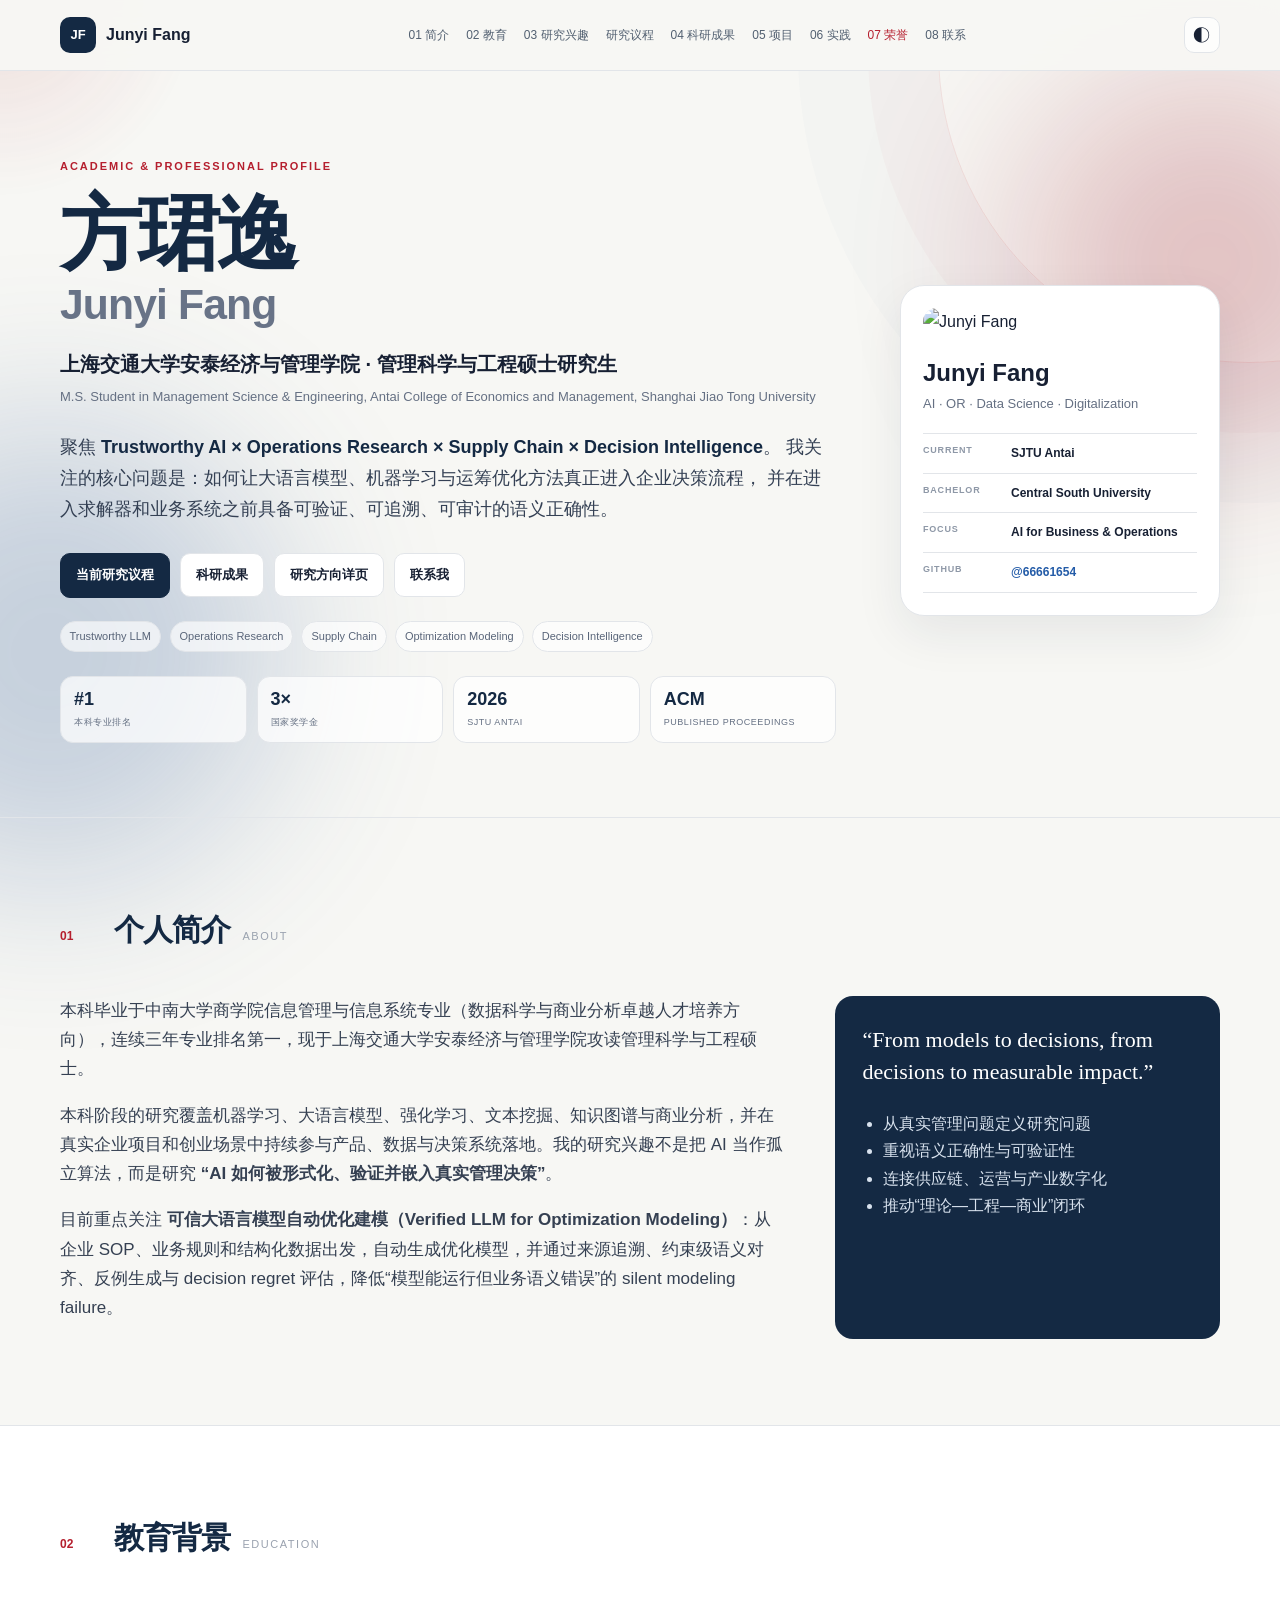
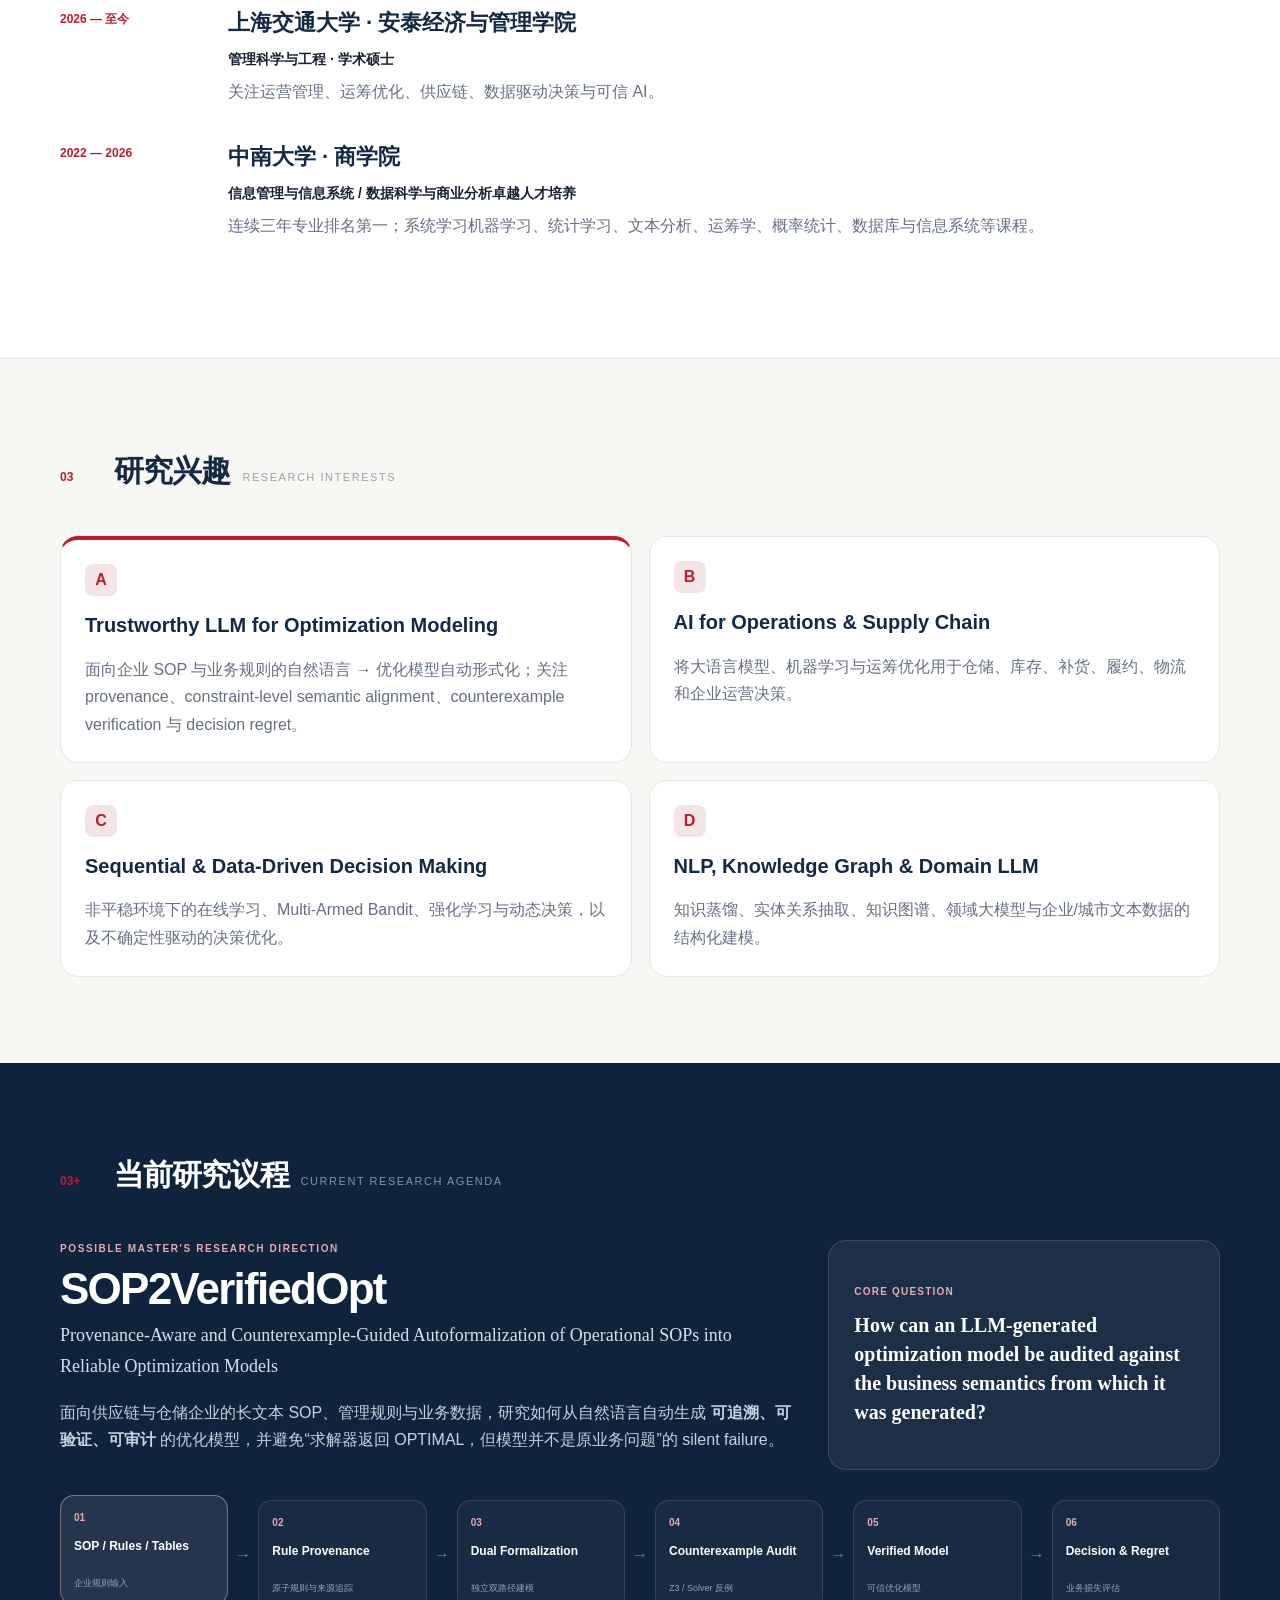
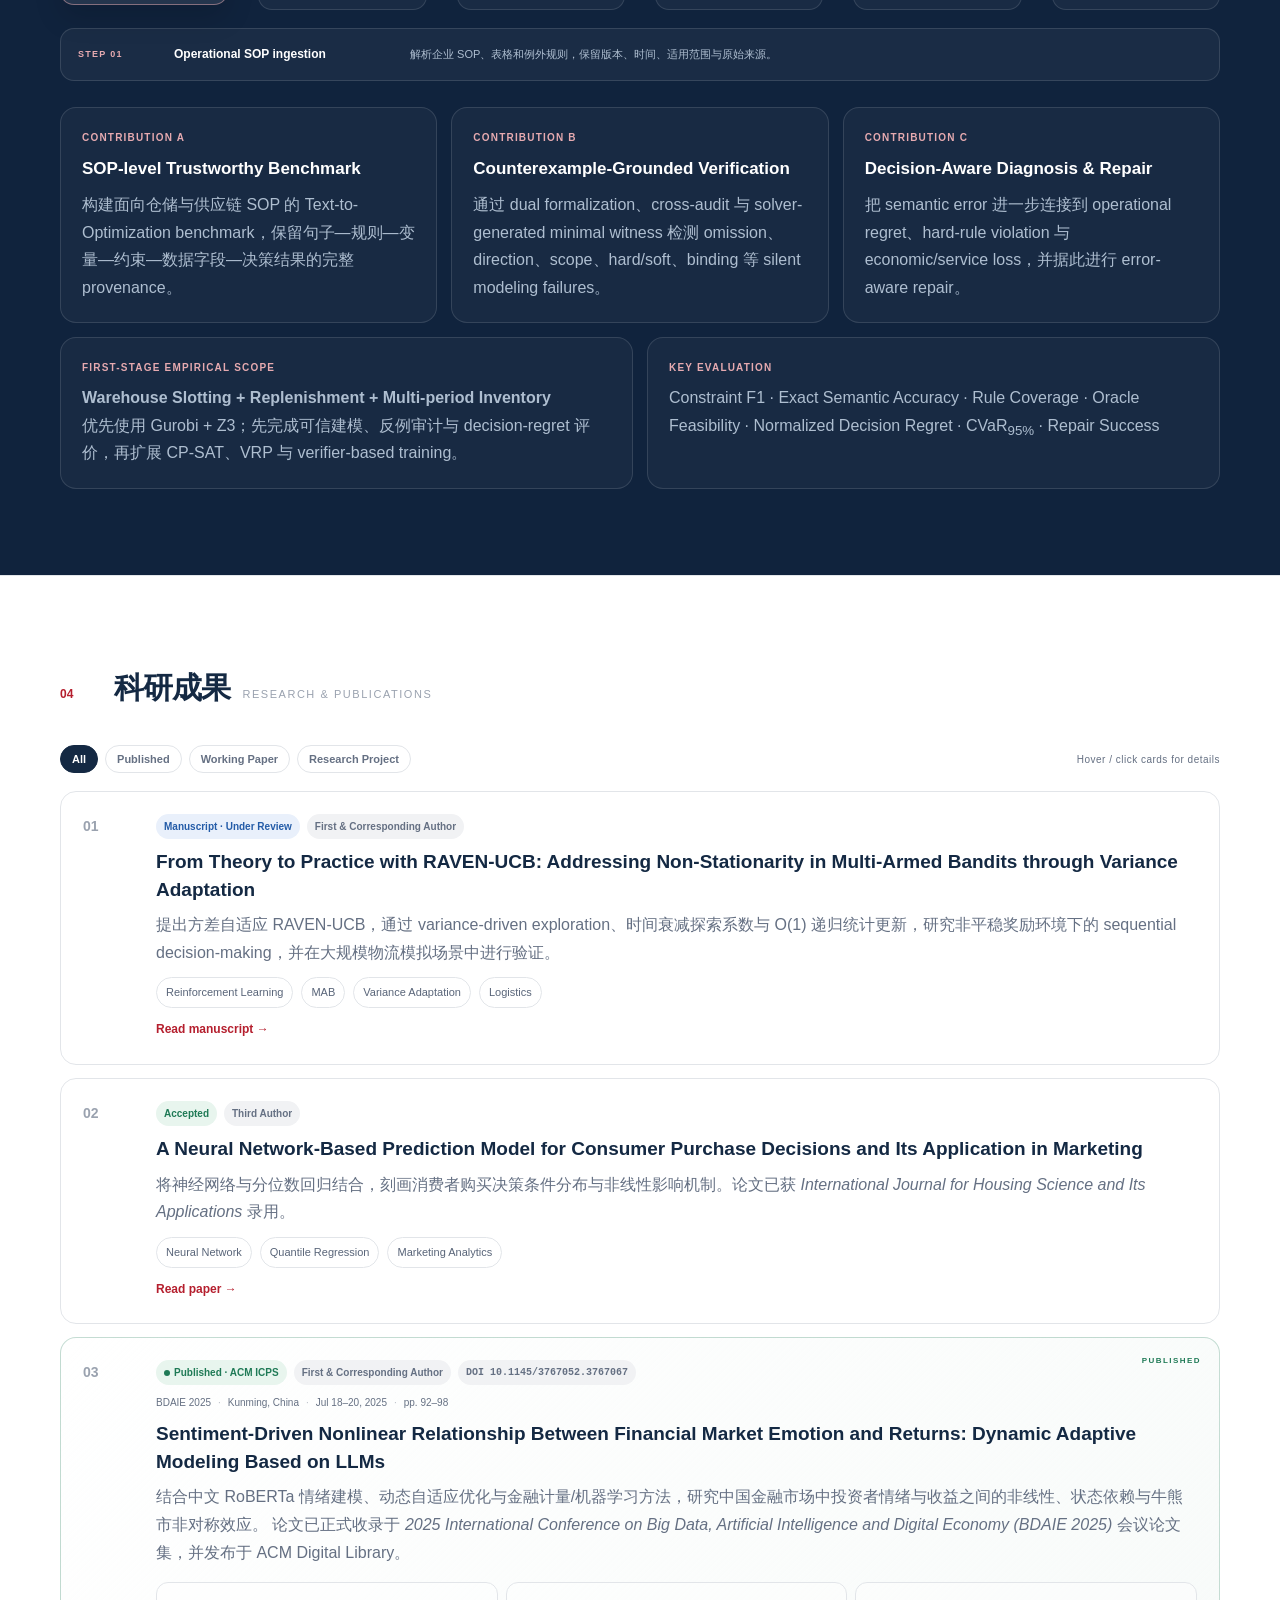
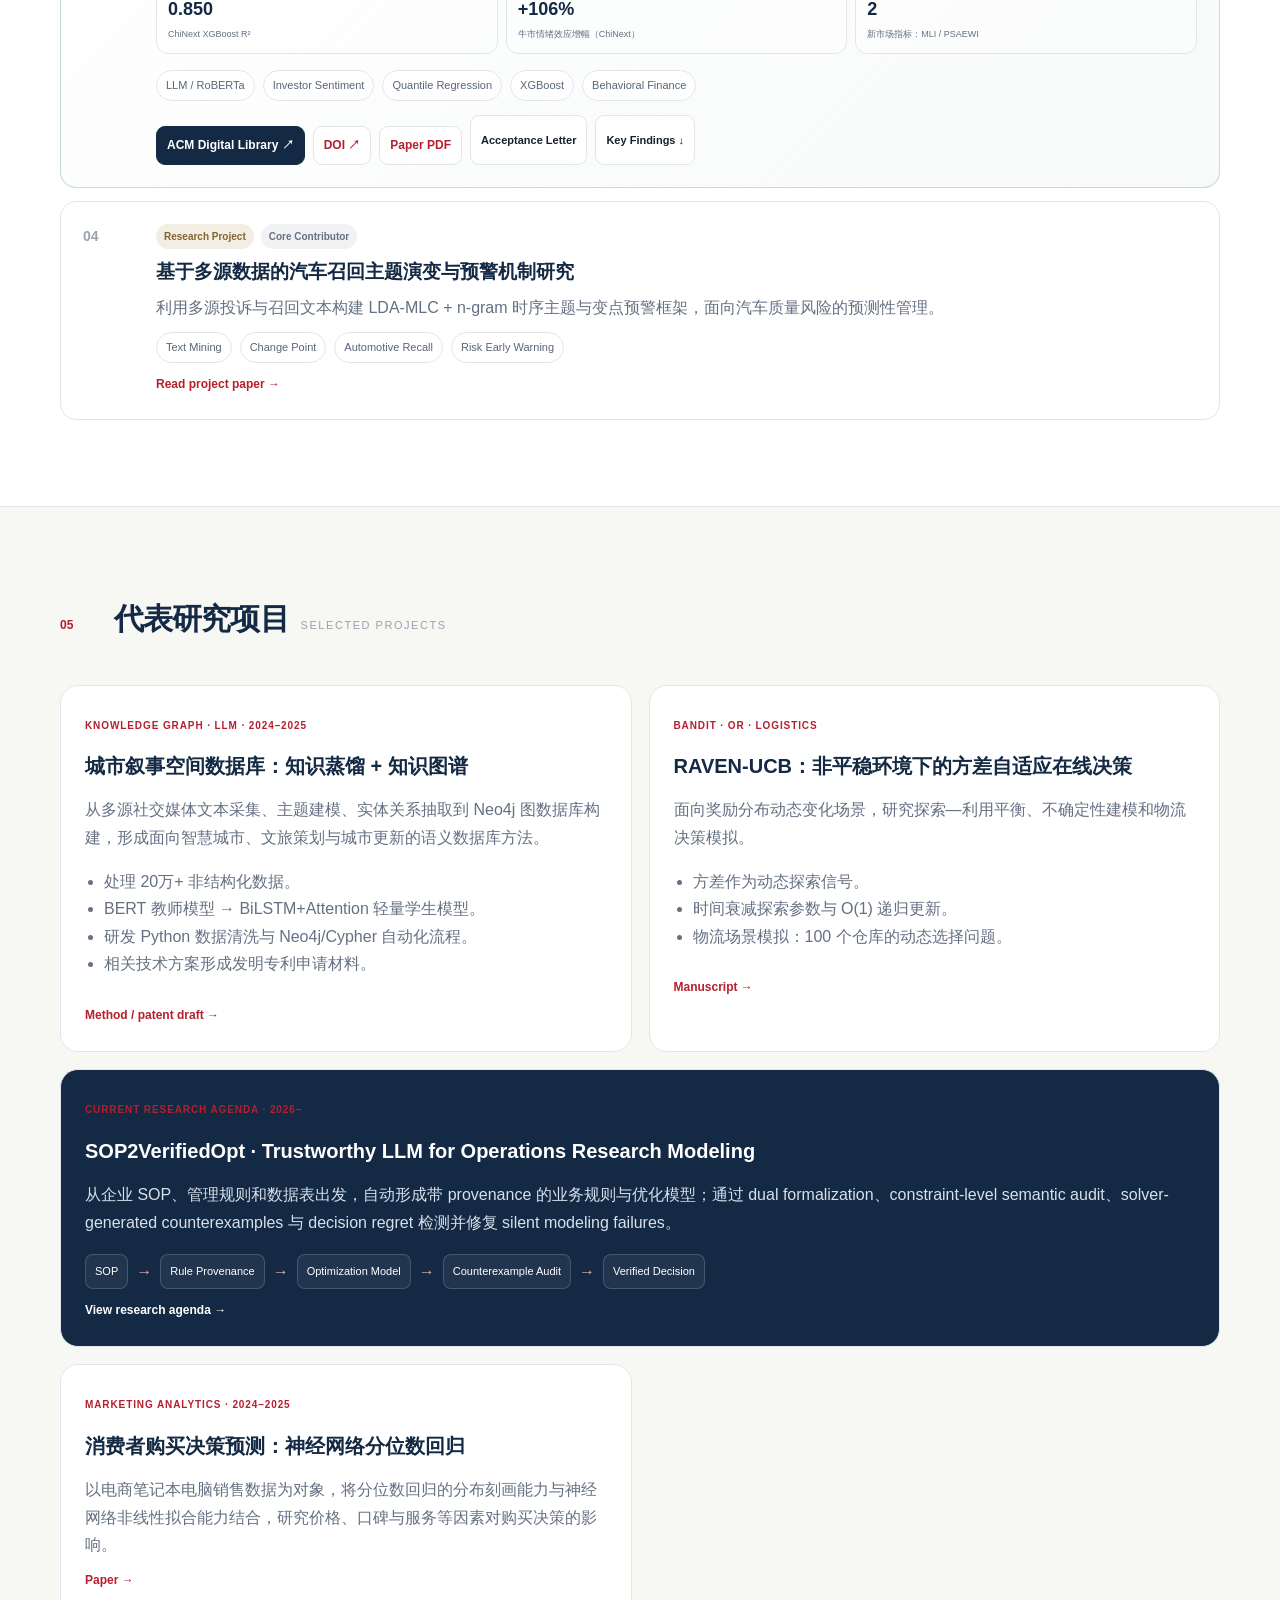
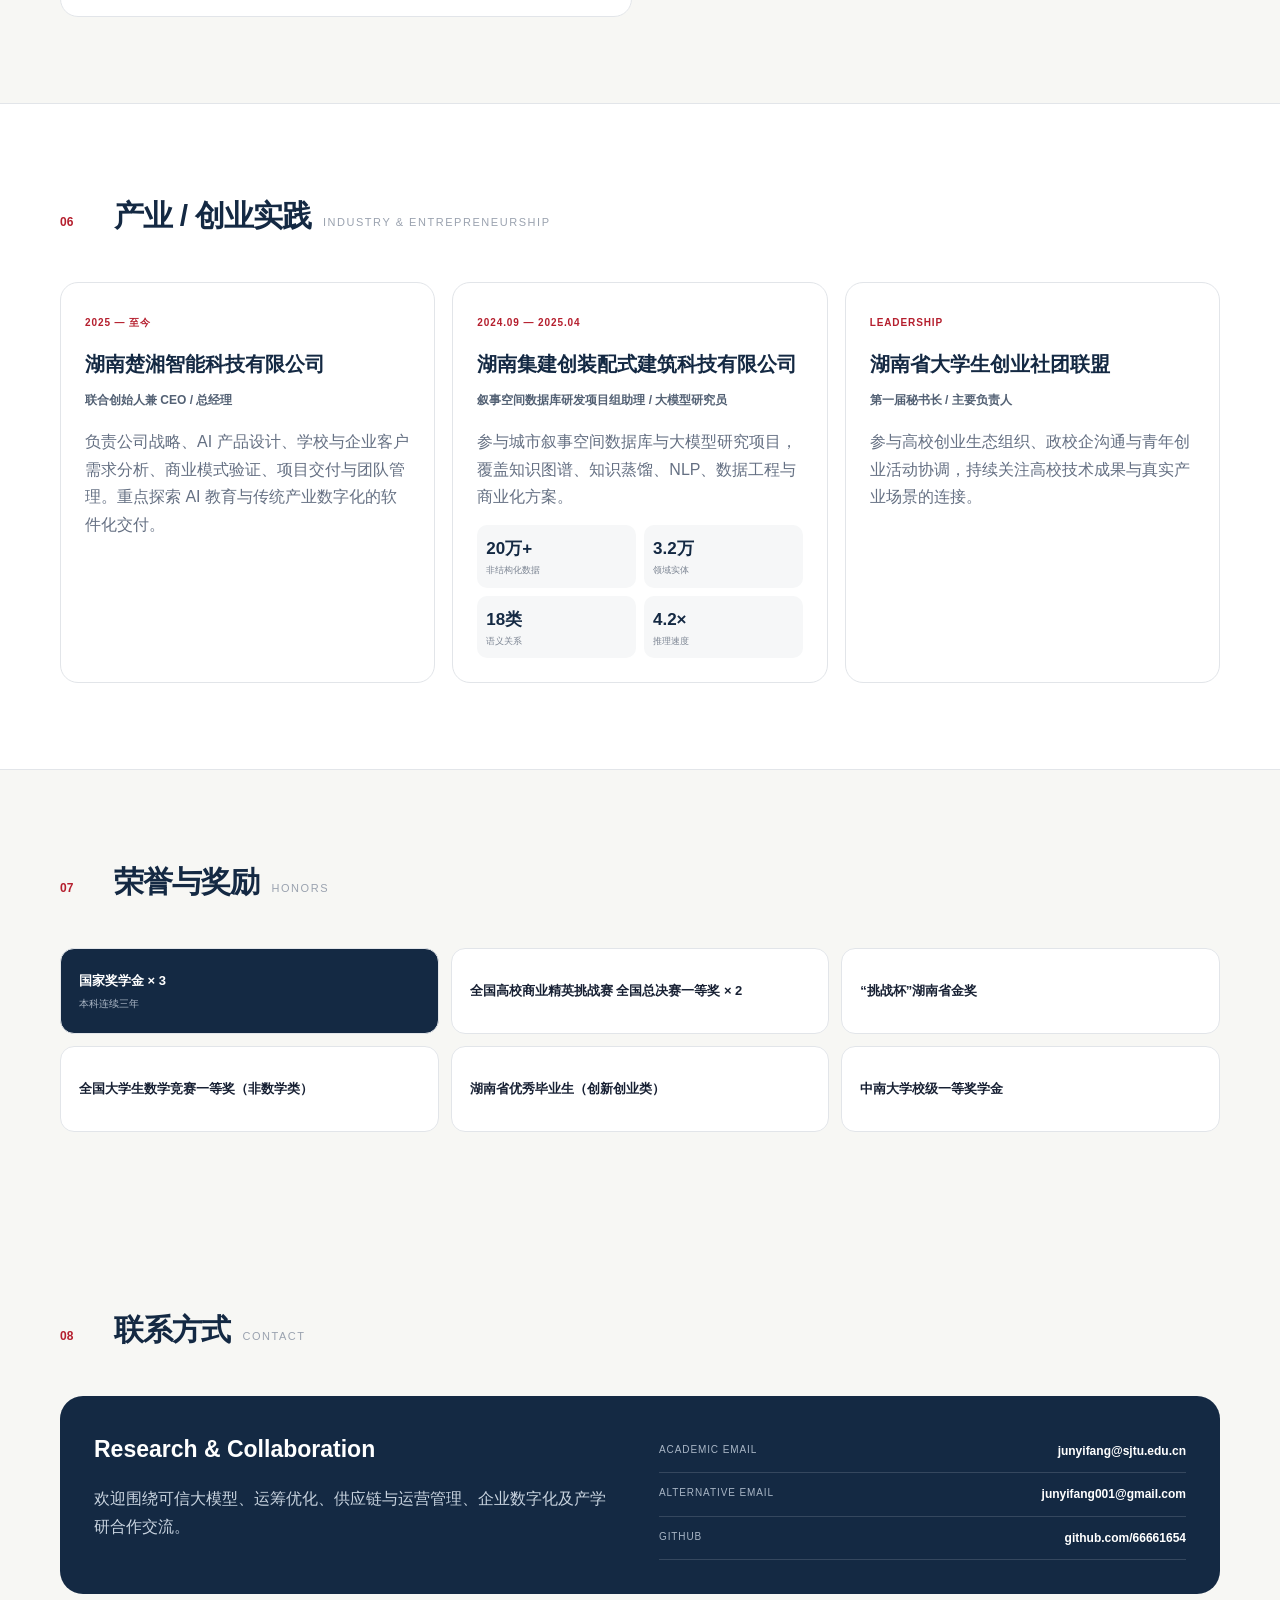
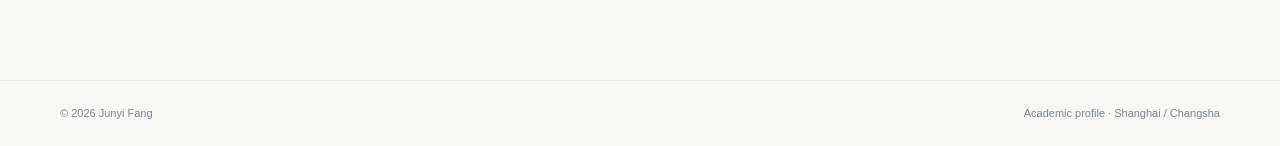
==== commit 0be709d6: "Add files via upload" ====
--- a/index.html
+++ b/index.html
@@ -5,14 +5,48 @@
   <meta name="viewport" content="width=device-width,initial-scale=1">
   <meta name="description" content="方珺逸 Junyi Fang — 上海交通大学安泰经济与管理学院管理科学与工程硕士研究生。Trustworthy AI × Operations Research × Supply Chain × Decision Intelligence.">
   <meta name="author" content="Junyi Fang">
+  <meta name="theme-color" content="#10233d">
+  <meta name="robots" content="index,follow">
+  <link rel="canonical" href="https://66661654.github.io/">
+  <meta property="og:url" content="https://66661654.github.io/">
+  <meta property="og:site_name" content="Junyi Fang Academic Profile">
   <meta property="og:title" content="方珺逸 Junyi Fang | Academic Profile">
   <meta property="og:description" content="Trustworthy AI × Operations Research × Supply Chain × Decision Intelligence">
   <meta property="og:type" content="website">
   <title>方珺逸 Junyi Fang | Academic Profile</title>
   <link rel="icon" href="assets/favicon.svg" type="image/svg+xml">
   <link rel="stylesheet" href="assets/styles.css">
+
+  <script type="application/ld+json">
+  {
+    "@context":"https://schema.org",
+    "@type":"Person",
+    "name":"Junyi Fang",
+    "alternateName":"方珺逸",
+    "url":"https://66661654.github.io/",
+    "sameAs":["https://github.com/66661654"],
+    "affiliation":{
+      "@type":"CollegeOrUniversity",
+      "name":"Shanghai Jiao Tong University, Antai College of Economics and Management"
+    },
+    "knowsAbout":[
+      "Trustworthy AI","Operations Research","Supply Chain",
+      "Large Language Models","Decision Intelligence","Industrial Digitalization"
+    ],
+    "subjectOf":{
+      "@type":"ScholarlyArticle",
+      "name":"Sentiment-Driven Nonlinear Relationship Between Financial Market Emotion and Returns: Dynamic Adaptive Modeling Based on LLMs",
+      "identifier":"https://doi.org/10.1145/3767052.3767067",
+      "isPartOf":"2025 International Conference on Big Data, Artificial Intelligence and Digital Economy (BDAIE 2025)"
+    }
+  }
+  </script>
 </head>
-<body>
+<body class="site-loading">
+<div class="scroll-progress" aria-hidden="true"><span></span></div>
+<div class="cursor-glow" aria-hidden="true"></div>
+<div class="ambient ambient-a" aria-hidden="true"></div>
+<div class="ambient ambient-b" aria-hidden="true"></div>
 <header class="topbar">
   <div class="container nav-wrap">
     <a class="brand" href="#home"><span class="brand-mark">JF</span><span>Junyi Fang</span></a>
@@ -28,6 +62,9 @@
       <a href="#honors">07 荣誉</a>
       <a href="#contact">08 联系</a>
     </nav>
+    <button class="theme-toggle" type="button" aria-label="切换深色/浅色主题" title="Theme">
+      <span class="theme-icon">◐</span>
+    </button>
   </div>
 </header>
 
@@ -54,6 +91,12 @@
         <span>Trustworthy LLM</span><span>Operations Research</span><span>Supply Chain</span>
         <span>Optimization Modeling</span><span>Decision Intelligence</span>
       </div>
+      <div class="hero-stats" aria-label="Academic highlights">
+        <div><strong data-count="1" data-prefix="#">#1</strong><span>本科专业排名</span></div>
+        <div><strong data-count="3" data-suffix="×">3×</strong><span>国家奖学金</span></div>
+        <div><strong data-count="2026">2026</strong><span>SJTU Antai</span></div>
+        <div><strong>ACM</strong><span>Published Proceedings</span></div>
+      </div>
     </div>
     <aside class="profile-card">
       <img src="https://avatars.githubusercontent.com/u/183327245?v=4" alt="Junyi Fang">
@@ -69,7 +112,7 @@
   </div>
 </section>
 
-<section class="section" id="about">
+<section class="section reveal-section" id="about">
   <div class="container">
     <div class="section-title"><span>01</span><h2>个人简介</h2><p>About</p></div>
     <div class="two-col">
@@ -91,7 +134,7 @@
   </div>
 </section>
 
-<section class="section alt" id="education">
+<section class="section alt reveal-section" id="education">
   <div class="container">
     <div class="section-title"><span>02</span><h2>教育背景</h2><p>Education</p></div>
     <div class="timeline">
@@ -126,12 +169,17 @@
       <div class="question"><span>Core Question</span><strong>How can an LLM-generated optimization model be audited against the business semantics from which it was generated?</strong></div>
     </div>
     <div class="pipeline">
-      <div><b>01</b><strong>SOP / Rules / Tables</strong><small>企业规则输入</small></div><em>→</em>
-      <div><b>02</b><strong>Rule Provenance</strong><small>原子规则与来源追踪</small></div><em>→</em>
-      <div><b>03</b><strong>Dual Formalization</strong><small>独立双路径建模</small></div><em>→</em>
-      <div><b>04</b><strong>Counterexample Audit</strong><small>Z3 / Solver 反例</small></div><em>→</em>
-      <div><b>05</b><strong>Verified Model</strong><small>可信优化模型</small></div><em>→</em>
-      <div><b>06</b><strong>Decision & Regret</strong><small>业务损失评估</small></div>
+      <div class="pipeline-step active" tabindex="0" data-step="0"><b>01</b><strong>SOP / Rules / Tables</strong><small>企业规则输入</small></div><em>→</em>
+      <div class="pipeline-step" tabindex="0" data-step="1"><b>02</b><strong>Rule Provenance</strong><small>原子规则与来源追踪</small></div><em>→</em>
+      <div class="pipeline-step" tabindex="0" data-step="2"><b>03</b><strong>Dual Formalization</strong><small>独立双路径建模</small></div><em>→</em>
+      <div class="pipeline-step" tabindex="0" data-step="3"><b>04</b><strong>Counterexample Audit</strong><small>Z3 / Solver 反例</small></div><em>→</em>
+      <div class="pipeline-step" tabindex="0" data-step="4"><b>05</b><strong>Verified Model</strong><small>可信优化模型</small></div><em>→</em>
+      <div class="pipeline-step" tabindex="0" data-step="5"><b>06</b><strong>Decision & Regret</strong><small>业务损失评估</small></div>
+    </div>
+    <div class="pipeline-explainer" aria-live="polite">
+      <span class="pipeline-explainer-index">STEP 01</span>
+      <strong class="pipeline-explainer-title">Operational SOP ingestion</strong>
+      <p class="pipeline-explainer-text">解析企业 SOP、表格和例外规则，保留版本、时间、适用范围与原始来源。</p>
     </div>
     <div class="agenda-grid">
       <article><h4>Contribution A</h4><h3>SOP-level Trustworthy Benchmark</h3><p>构建面向仓储与供应链 SOP 的 Text-to-Optimization benchmark，保留句子—规则—变量—约束—数据字段—决策结果的完整 provenance。</p></article>
@@ -148,8 +196,17 @@
 <section class="section alt" id="research">
   <div class="container">
     <div class="section-title"><span>04</span><h2>科研成果</h2><p>Research & Publications</p></div>
+    <div class="pub-toolbar reveal">
+      <div class="pub-filter" role="group" aria-label="Publication filter">
+        <button class="filter-btn active" data-filter="all">All</button>
+        <button class="filter-btn" data-filter="published">Published</button>
+        <button class="filter-btn" data-filter="working">Working Paper</button>
+        <button class="filter-btn" data-filter="project">Research Project</button>
+      </div>
+      <span class="pub-hint">Hover / click cards for details</span>
+    </div>
     <div class="pub-list">
-      <article class="pub">
+      <article class="pub interactive-card" data-category="working">
         <div class="pub-num">01</div>
         <div>
           <div class="badges"><span class="blue">Manuscript · Under Review</span><span>First & Corresponding Author</span></div>
@@ -159,7 +216,7 @@
           <a href="assets/papers/RAVEN-UCB.pdf" target="_blank">Read manuscript →</a>
         </div>
       </article>
-      <article class="pub">
+      <article class="pub interactive-card" data-category="published">
         <div class="pub-num">02</div>
         <div>
           <div class="badges"><span class="green">Accepted</span><span>Third Author</span></div>
@@ -169,16 +226,57 @@
           <a href="assets/papers/Consumer-Purchase-Prediction.pdf" target="_blank">Read paper →</a>
         </div>
       </article>
-      <article class="pub">
+      <article class="pub interactive-card publication-featured" data-category="published" id="bdaie-2025">
         <div class="pub-num">03</div>
-        <div>
-          <div class="badges"><span class="green">Conference Paper · Accepted</span><span>First Author</span></div>
+        <div class="pub-main">
+          <div class="badges">
+            <span class="green pulse-badge">Published · ACM ICPS</span>
+            <span>First &amp; Corresponding Author</span>
+            <span class="doi-badge">DOI 10.1145/3767052.3767067</span>
+          </div>
+          <div class="pub-meta-line">
+            <span>BDAIE 2025</span><i>·</i><span>Kunming, China</span><i>·</i><span>Jul 18–20, 2025</span><i>·</i><span>pp. 92–98</span>
+          </div>
           <h3>Sentiment-Driven Nonlinear Relationship Between Financial Market Emotion and Returns: Dynamic Adaptive Modeling Based on LLMs</h3>
-          <p>结合大语言模型情绪表征与动态自适应建模，研究金融市场情绪与收益之间的非线性与非对称关系；体现 LLM、金融文本与动态建模方向的交叉研究。</p>
-          <div class="tags"><span>LLM</span><span>Investor Sentiment</span><span>Dynamic Modeling</span><span>FinTech</span></div>
+          <p>
+            结合中文 RoBERTa 情绪建模、动态自适应优化与金融计量/机器学习方法，研究中国金融市场中投资者情绪与收益之间的非线性、状态依赖与牛熊市非对称效应。
+            论文已正式收录于 <em>2025 International Conference on Big Data, Artificial Intelligence and Digital Economy (BDAIE 2025)</em> 会议论文集，并发布于 ACM Digital Library。
+          </p>
+          <div class="paper-insights">
+            <div><strong>0.850</strong><span>ChiNext XGBoost R²</span></div>
+            <div><strong>+106%</strong><span>牛市情绪效应增幅（ChiNext）</span></div>
+            <div><strong>2</strong><span>新市场指标：MLI / PSAEWI</span></div>
+          </div>
+          <div class="tags">
+            <span>LLM / RoBERTa</span><span>Investor Sentiment</span><span>Quantile Regression</span>
+            <span>XGBoost</span><span>Behavioral Finance</span>
+          </div>
+          <div class="pub-actions">
+            <a class="paper-btn primary-paper" href="https://dl.acm.org/doi/10.1145/3767052.3767067" target="_blank" rel="noopener">ACM Digital Library ↗</a>
+            <a class="paper-btn" href="https://doi.org/10.1145/3767052.3767067" target="_blank" rel="noopener">DOI ↗</a>
+            <a class="paper-btn" href="assets/papers/BDAIE-2025-Sentiment-LLM.pdf" target="_blank" rel="noopener">Paper PDF</a>
+            <button class="paper-btn evidence-btn" type="button" data-modal="acceptance-modal">Acceptance Letter</button>
+            <button class="paper-btn details-toggle" type="button" aria-expanded="false">Key Findings ↓</button>
+          </div>
+          <div class="pub-details" hidden>
+            <div class="detail-grid">
+              <div>
+                <small>Method</small>
+                <p>Fine-tuned Chinese RoBERTa + 7-emotion regression + dynamic adaptive weighting; interaction regression, quantile regression, Granger/VAR, Random Forest and XGBoost.</p>
+              </div>
+              <div>
+                <small>Main finding</small>
+                <p>情绪的预测作用具有显著市场状态依赖性，在牛市中更强；MLI 与 PSAEWI 提供互补市场结构信息。</p>
+              </div>
+              <div>
+                <small>Publication</small>
+                <p>ACM International Conference Proceedings Series, BDAIE 2025, 7 pages, ISBN 979-8-4007-1601-0.</p>
+              </div>
+            </div>
+          </div>
         </div>
       </article>
-      <article class="pub">
+      <article class="pub interactive-card" data-category="project">
         <div class="pub-num">04</div>
         <div>
           <div class="badges"><span class="sand">Research Project</span><span>Core Contributor</span></div>
@@ -267,6 +365,23 @@
 </section>
 </main>
 
+
+<div class="modal" id="acceptance-modal" aria-hidden="true" role="dialog" aria-modal="true" aria-labelledby="acceptance-title">
+  <div class="modal-backdrop" data-close-modal></div>
+  <div class="modal-panel">
+    <div class="modal-head">
+      <div>
+        <small>ACADEMIC EVIDENCE</small>
+        <h3 id="acceptance-title">BDAIE 2025 Acceptance Letter</h3>
+      </div>
+      <button class="modal-close" type="button" data-close-modal aria-label="关闭">×</button>
+    </div>
+    <img src="assets/evidence/BDAIE-2025-Acceptance-Letter.jpg" alt="BDAIE 2025 acceptance letter for Junyi Fang">
+    <p class="modal-caption">Acceptance letter dated July 7, 2025. The published ACM proceedings paper is linked directly from the publication card.</p>
+  </div>
+</div>
+<button class="back-top" type="button" aria-label="返回顶部">↑</button>
+
 <footer><div class="container footer"><span>© <span id="year"></span> Junyi Fang</span><span>Academic profile · Shanghai / Changsha</span></div></footer>
 <script src="assets/script.js"></script>
 </body>
--- a/assets/styles.css
+++ b/assets/styles.css
@@ -39,3 +39,152 @@
 footer{border-top:1px solid var(--line);padding:23px 0;color:#7c8695;font-size:11px}.footer{display:flex;justify-content:space-between;gap:18px}
 @media(max-width:900px){.menu-btn{display:block}.nav{position:absolute;top:70px;left:0;right:0;background:#fff;border-bottom:1px solid var(--line);padding:15px 20px;display:none;grid-template-columns:repeat(2,1fr)}.nav.open{display:grid}.hero-grid,.two-col,.agenda-hero,.agenda-grid,.agenda-bottom,.contact-box{grid-template-columns:1fr}.grid-3{grid-template-columns:1fr}.honors{grid-template-columns:repeat(2,1fr)}.pipeline{display:flex;overflow-x:auto;align-items:stretch;padding-bottom:8px}.pipeline div{min-width:165px}.pipeline em{align-self:center}}
 @media(max-width:680px){.container{width:min(100% - 26px,var(--max))}.hero{padding-top:56px}.section{padding:64px 0}.section-title{grid-template-columns:34px 1fr}.section-title p{grid-column:2}.grid-2,.honors{grid-template-columns:1fr}.timeline article{grid-template-columns:1fr;gap:7px}.pub{grid-template-columns:1fr}.pub-num{display:none}.project.highlight{grid-column:auto}.footer{flex-direction:column}.contact-links a{flex-direction:column;gap:2px}.contact-links strong{text-align:left}}
+
+
+/* ===== V2 PREMIUM INTERACTION LAYER ===== */
+:root{
+  --glow:rgba(181,31,46,.16);
+  --glass:rgba(255,255,255,.72);
+  --ease:cubic-bezier(.2,.8,.2,1);
+  --transition:260ms var(--ease);
+}
+html[data-theme="dark"]{
+  --bg:#0b1220;--paper:#111a29;--ink:#e9eef7;--muted:#9daabd;--line:#263348;
+  --accent:#f06472;--navy:#dce7f6;--blue:#7ab2ff;--green:#65d49e;--sand:#e6c17a;
+  --shadow:0 22px 70px rgba(0,0,0,.28);--glass:rgba(17,26,41,.78);--glow:rgba(240,100,114,.14)
+}
+html[data-theme="dark"] body{background:var(--bg);color:var(--ink)}
+html[data-theme="dark"] .topbar{background:rgba(11,18,32,.84)}
+html[data-theme="dark"] .section.alt,
+html[data-theme="dark"] .card,
+html[data-theme="dark"] .project,
+html[data-theme="dark"] .practice,
+html[data-theme="dark"] .pub,
+html[data-theme="dark"] .profile-card,
+html[data-theme="dark"] .btn,
+html[data-theme="dark"] .honors>div{background:var(--paper)}
+html[data-theme="dark"] .hero-summary,
+html[data-theme="dark"] .prose,
+html[data-theme="dark"] .card p,
+html[data-theme="dark"] .project p,
+html[data-theme="dark"] .practice p,
+html[data-theme="dark"] .project li,
+html[data-theme="dark"] .pub p,
+html[data-theme="dark"] .timeline p{color:var(--muted)}
+html[data-theme="dark"] .tags span{background:rgba(255,255,255,.04)}
+html[data-theme="dark"] .btn.primary{color:#fff;background:#183358;border-color:#244978}
+html[data-theme="dark"] .section-title h2,
+html[data-theme="dark"] .timeline h3,
+html[data-theme="dark"] .card h3,
+html[data-theme="dark"] .project h3,
+html[data-theme="dark"] .practice h3,
+html[data-theme="dark"] .pub h3{color:var(--ink)}
+
+body{overflow-x:hidden}
+.site-loading *{transition:none!important}
+.scroll-progress{position:fixed;top:0;left:0;width:100%;height:3px;z-index:9999;background:transparent;pointer-events:none}
+.scroll-progress span{display:block;width:0;height:100%;background:linear-gradient(90deg,var(--accent),#df7f89,#6e94d8);box-shadow:0 0 16px var(--glow)}
+.cursor-glow{position:fixed;width:440px;height:440px;border-radius:50%;pointer-events:none;z-index:-1;transform:translate(-50%,-50%);background:radial-gradient(circle,var(--glow),transparent 64%);filter:blur(12px);opacity:.7}
+.ambient{position:fixed;z-index:-2;border-radius:50%;filter:blur(90px);opacity:.25;pointer-events:none;animation:floatAmbient 18s ease-in-out infinite alternate}
+.ambient-a{width:380px;height:380px;background:#9f1e2c;top:8%;right:-120px}
+.ambient-b{width:460px;height:460px;background:#355e9a;bottom:2%;left:-180px;animation-delay:-7s}
+@keyframes floatAmbient{to{transform:translate3d(40px,30px,0) scale(1.08)}}
+
+.topbar{transition:background var(--transition),box-shadow var(--transition)}
+.topbar.scrolled{box-shadow:0 10px 35px rgba(20,41,67,.08)}
+.theme-toggle{flex:0 0 auto;width:36px;height:36px;border:1px solid var(--line);border-radius:10px;background:var(--glass);color:var(--ink);cursor:pointer;display:grid;place-items:center;transition:transform var(--transition),border-color var(--transition),background var(--transition)}
+.theme-toggle:hover{transform:rotate(12deg) scale(1.06);border-color:var(--accent)}
+.theme-icon{font-size:17px}
+
+.hero{position:relative;overflow:hidden}
+.hero:before{content:"";position:absolute;width:620px;height:620px;border-radius:50%;right:-280px;top:-330px;border:1px solid rgba(181,31,46,.1);box-shadow:0 0 0 70px rgba(181,31,46,.025),0 0 0 140px rgba(53,94,154,.018);pointer-events:none}
+.hero h1{animation:heroEnter .85s var(--ease) both}
+.hero .eyebrow,.hero-role,.hero-en,.hero-summary,.hero-actions,.hero .tags,.hero-stats{animation:heroFade .75s var(--ease) both}
+.hero-role{animation-delay:.08s}.hero-en{animation-delay:.12s}.hero-summary{animation-delay:.16s}.hero-actions{animation-delay:.20s}.hero .tags{animation-delay:.24s}.hero-stats{animation-delay:.28s}
+.profile-card{animation:heroCard .9s .12s var(--ease) both;transform-style:preserve-3d;will-change:transform}
+@keyframes heroEnter{from{opacity:0;transform:translateY(28px);letter-spacing:-.08em}to{opacity:1;transform:none}}
+@keyframes heroFade{from{opacity:0;transform:translateY(18px)}to{opacity:1;transform:none}}
+@keyframes heroCard{from{opacity:0;transform:translateY(28px) rotateY(-8deg)}to{opacity:1;transform:none}}
+
+.hero-stats{display:grid;grid-template-columns:repeat(4,minmax(0,1fr));gap:10px;margin-top:24px}
+.hero-stats>div{padding:12px 13px;border:1px solid var(--line);border-radius:13px;background:var(--glass);backdrop-filter:blur(8px)}
+.hero-stats strong{display:block;font-size:18px;color:var(--navy);line-height:1.15}
+.hero-stats span{display:block;margin-top:5px;font-size:9px;letter-spacing:.06em;text-transform:uppercase;color:var(--muted)}
+
+.btn,.paper-btn,.filter-btn{position:relative;overflow:hidden;transition:transform var(--transition),box-shadow var(--transition),border-color var(--transition),background var(--transition)}
+.btn:hover,.paper-btn:hover{transform:translateY(-2px);box-shadow:0 10px 24px rgba(20,41,67,.10)}
+.btn:after,.paper-btn:after{content:"";position:absolute;inset:0;background:linear-gradient(120deg,transparent 35%,rgba(255,255,255,.35),transparent 65%);transform:translateX(-140%);transition:transform .6s var(--ease)}
+.btn:hover:after,.paper-btn:hover:after{transform:translateX(140%)}
+
+.reveal-section,.reveal,.card,.project,.practice,.pub,.honors>div{opacity:0;transform:translateY(24px);transition:opacity .7s var(--ease),transform .7s var(--ease),box-shadow var(--transition),border-color var(--transition)}
+.is-visible{opacity:1!important;transform:none!important}
+.card:hover,.project:hover,.practice:hover,.pub:hover,.honors>div:hover{border-color:rgba(181,31,46,.26);box-shadow:0 18px 45px rgba(20,41,67,.08)}
+.interactive-card{transform-style:preserve-3d;will-change:transform}
+
+.pub-toolbar{display:flex;justify-content:space-between;gap:18px;align-items:center;margin:-8px 0 18px}
+.pub-filter{display:flex;flex-wrap:wrap;gap:7px}
+.filter-btn{border:1px solid var(--line);background:var(--paper);color:var(--muted);font-size:11px;font-weight:800;padding:7px 11px;border-radius:999px;cursor:pointer}
+.filter-btn:hover,.filter-btn.active{color:#fff;background:var(--navy);border-color:var(--navy)}
+.pub-hint{font-size:10px;color:var(--muted);letter-spacing:.05em}
+.pub.filtered-out{display:none}
+.publication-featured{border:1px solid rgba(31,122,86,.25);background:linear-gradient(135deg,var(--paper),rgba(31,122,86,.035));position:relative}
+.publication-featured:before{content:"PUBLISHED";position:absolute;right:18px;top:16px;font-size:8px;letter-spacing:.18em;color:var(--green);font-weight:900}
+.pulse-badge{position:relative;padding-left:18px!important}
+.pulse-badge:before{content:"";position:absolute;width:6px;height:6px;border-radius:50%;left:8px;top:50%;transform:translateY(-50%);background:var(--green);box-shadow:0 0 0 0 rgba(31,122,86,.35);animation:badgePulse 2.2s infinite}
+@keyframes badgePulse{70%{box-shadow:0 0 0 7px rgba(31,122,86,0)}100%{box-shadow:0 0 0 0 rgba(31,122,86,0)}}
+.doi-badge{font-family:ui-monospace,SFMono-Regular,Menlo,Consolas,monospace}
+.pub-meta-line{display:flex;flex-wrap:wrap;gap:7px;align-items:center;font-size:10px;color:var(--muted);margin:9px 0 2px}
+.pub-meta-line i{font-style:normal;opacity:.45}
+.paper-insights{display:grid;grid-template-columns:repeat(3,1fr);gap:8px;margin:16px 0}
+.paper-insights>div{border:1px solid var(--line);border-radius:12px;padding:11px;background:rgba(255,255,255,.38)}
+.paper-insights strong{display:block;color:var(--navy);font-size:18px}
+.paper-insights span{display:block;color:var(--muted);font-size:9px;margin-top:2px}
+.pub-actions{display:flex;flex-wrap:wrap;gap:8px;margin-top:14px}
+.paper-btn{appearance:none;border:1px solid var(--line);background:var(--paper);color:var(--ink);padding:8px 10px;border-radius:9px;font:inherit;font-size:11px;font-weight:800;cursor:pointer}
+.primary-paper{background:var(--navy);color:#fff!important;border-color:var(--navy)!important}
+.pub-details{margin-top:14px;border-top:1px dashed var(--line);padding-top:14px}
+.detail-grid{display:grid;grid-template-columns:repeat(3,1fr);gap:10px}
+.detail-grid>div{padding:12px;background:rgba(20,41,67,.03);border-radius:11px}
+.detail-grid small{font-size:9px;text-transform:uppercase;letter-spacing:.1em;color:var(--accent);font-weight:900}
+.detail-grid p{font-size:11px;margin:5px 0 0!important}
+
+.pipeline-step{cursor:pointer;transition:transform var(--transition),background var(--transition),border-color var(--transition),box-shadow var(--transition)}
+.pipeline-step:hover,.pipeline-step.active{transform:translateY(-5px);border-color:rgba(230,170,176,.5)!important;background:rgba(255,255,255,.085)!important;box-shadow:0 14px 28px rgba(0,0,0,.12)}
+.pipeline-explainer{display:grid;grid-template-columns:80px 220px 1fr;gap:16px;align-items:center;border:1px solid rgba(255,255,255,.12);background:rgba(255,255,255,.045);border-radius:14px;padding:15px 17px;margin:-12px 0 26px}
+.pipeline-explainer-index{font-size:9px;letter-spacing:.14em;color:#e6aab0;font-weight:900}
+.pipeline-explainer-title{font-size:12px;color:#fff}
+.pipeline-explainer-text{margin:0;color:#aebed0;font-size:11px}
+
+.modal{position:fixed;inset:0;z-index:10000;display:none;align-items:center;justify-content:center;padding:24px}
+.modal.open{display:flex}
+.modal-backdrop{position:absolute;inset:0;background:rgba(4,10,20,.78);backdrop-filter:blur(10px);animation:fadeIn .25s ease both}
+.modal-panel{position:relative;z-index:1;width:min(920px,94vw);max-height:90vh;overflow:auto;background:var(--paper);border:1px solid var(--line);border-radius:20px;box-shadow:0 30px 90px rgba(0,0,0,.35);padding:18px;animation:modalIn .3s var(--ease) both}
+.modal-head{display:flex;justify-content:space-between;align-items:flex-start;gap:20px;padding:3px 4px 14px}
+.modal-head small{font-size:9px;letter-spacing:.12em;color:var(--accent);font-weight:900}
+.modal-head h3{margin:3px 0 0;color:var(--navy)}
+.modal-panel img{display:block;width:100%;height:auto;border-radius:12px;border:1px solid var(--line)}
+.modal-caption{font-size:10px;color:var(--muted);margin:10px 3px 0}
+.modal-close{border:1px solid var(--line);width:34px;height:34px;border-radius:9px;background:var(--paper);color:var(--ink);font-size:22px;cursor:pointer}
+@keyframes fadeIn{from{opacity:0}to{opacity:1}}@keyframes modalIn{from{opacity:0;transform:translateY(20px) scale(.98)}to{opacity:1;transform:none}}
+.back-top{position:fixed;right:22px;bottom:22px;z-index:100;width:42px;height:42px;border-radius:50%;border:1px solid var(--line);background:var(--glass);backdrop-filter:blur(10px);color:var(--ink);box-shadow:var(--shadow);cursor:pointer;opacity:0;transform:translateY(12px);pointer-events:none;transition:all var(--transition)}
+.back-top.visible{opacity:1;transform:none;pointer-events:auto}
+.back-top:hover{background:var(--navy);color:#fff;transform:translateY(-3px)}
+
+::selection{background:rgba(181,31,46,.18)}
+a:focus-visible,button:focus-visible,.pipeline-step:focus-visible{outline:2px solid var(--accent);outline-offset:3px}
+@media(max-width:900px){
+  .hero-stats{grid-template-columns:repeat(2,1fr)}
+  .pub-toolbar{align-items:flex-start;flex-direction:column}
+  .detail-grid{grid-template-columns:1fr}
+  .pipeline-explainer{grid-template-columns:1fr;gap:5px}
+  .theme-toggle{margin-left:auto}
+}
+@media(max-width:680px){
+  .paper-insights{grid-template-columns:1fr}
+  .hero-stats{grid-template-columns:repeat(2,1fr)}
+  .publication-featured:before{display:none}
+  .cursor-glow{display:none}
+}
+@media(prefers-reduced-motion:reduce){
+  *,*:before,*:after{animation-duration:.01ms!important;animation-iteration-count:1!important;scroll-behavior:auto!important;transition-duration:.01ms!important}
+}
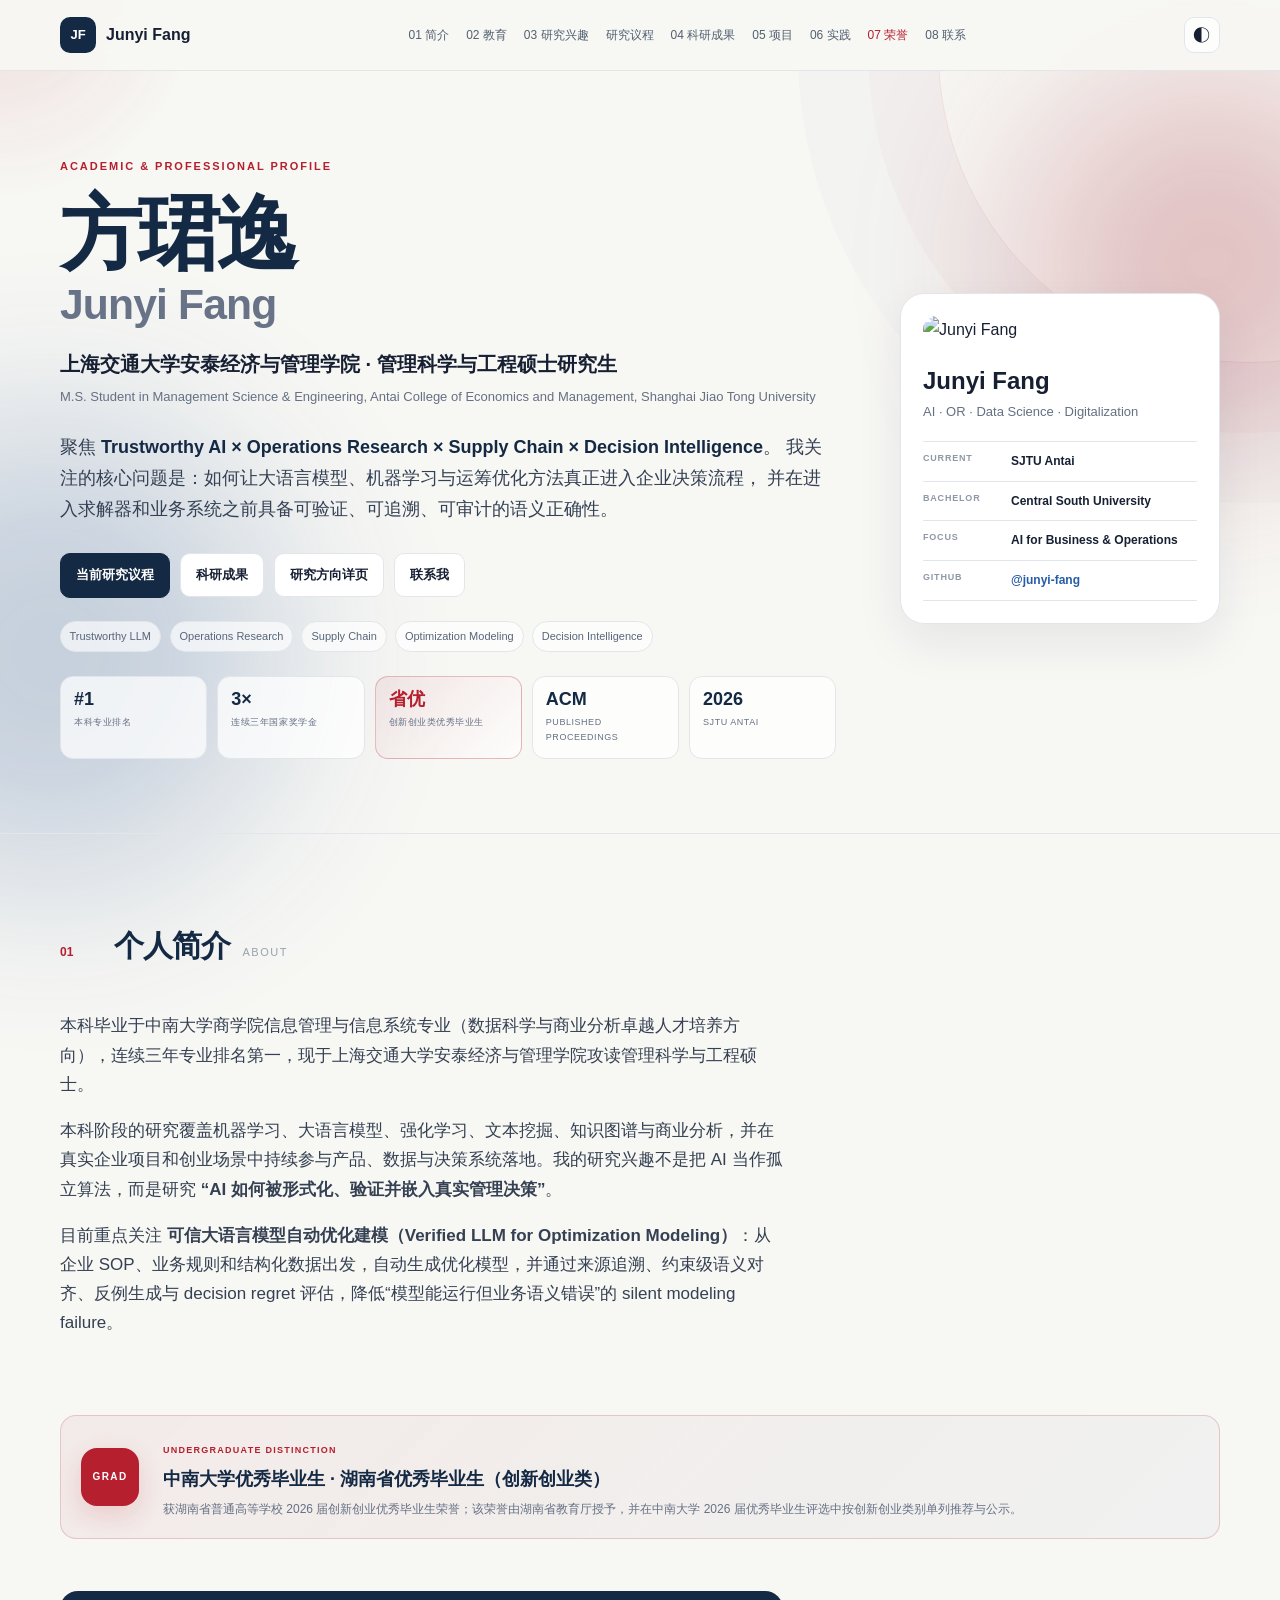
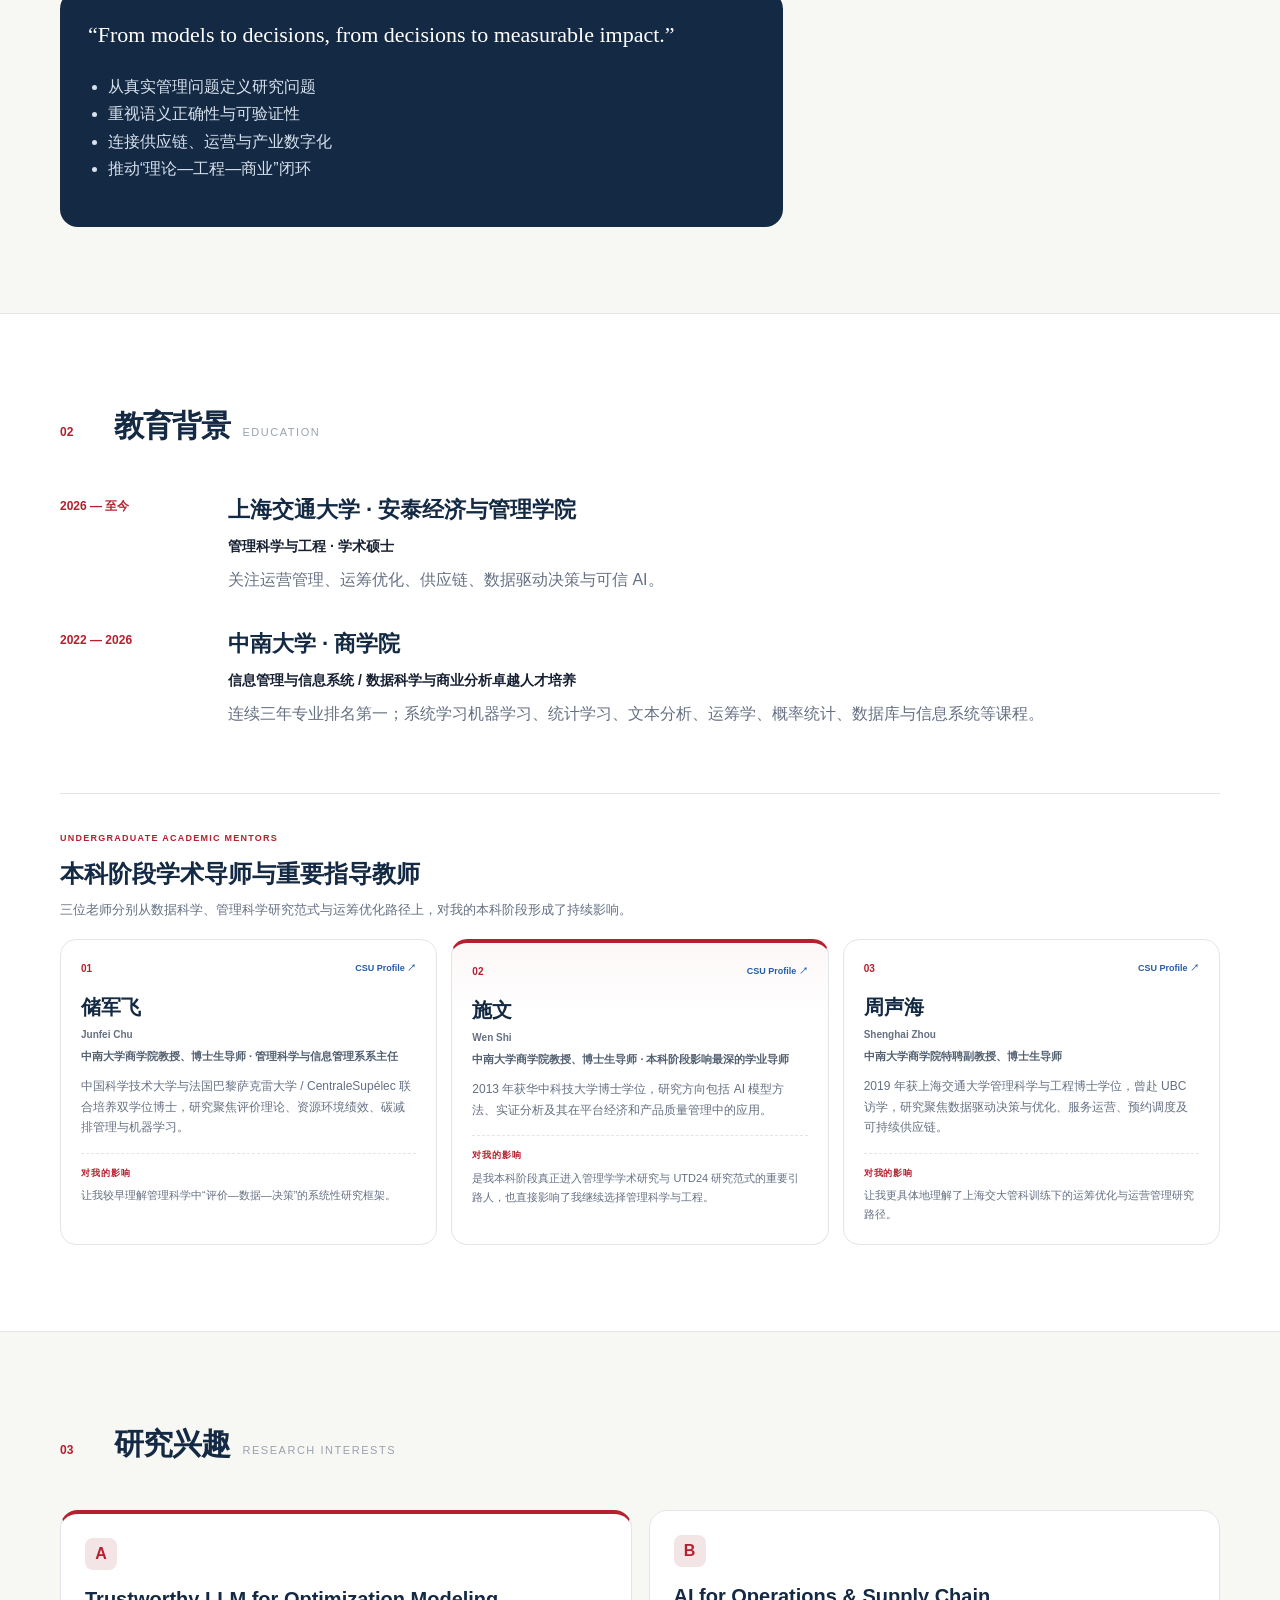
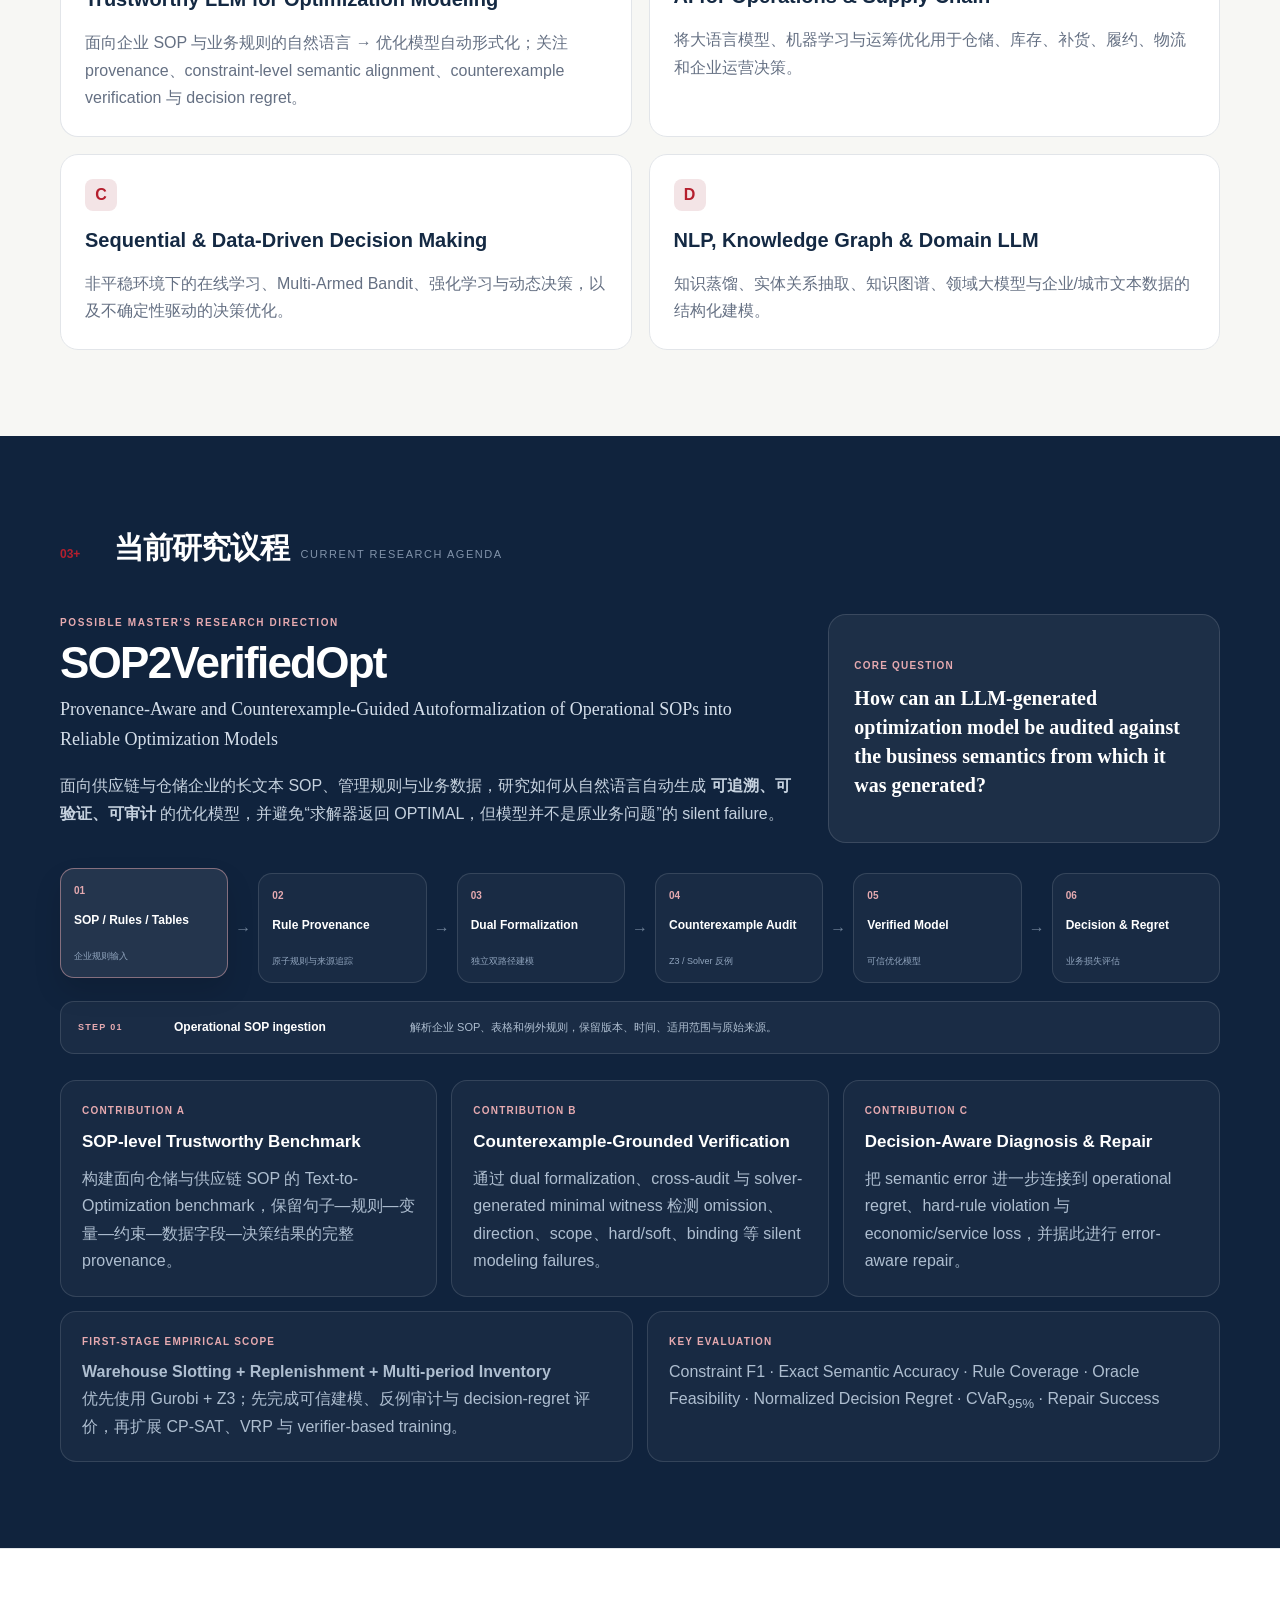
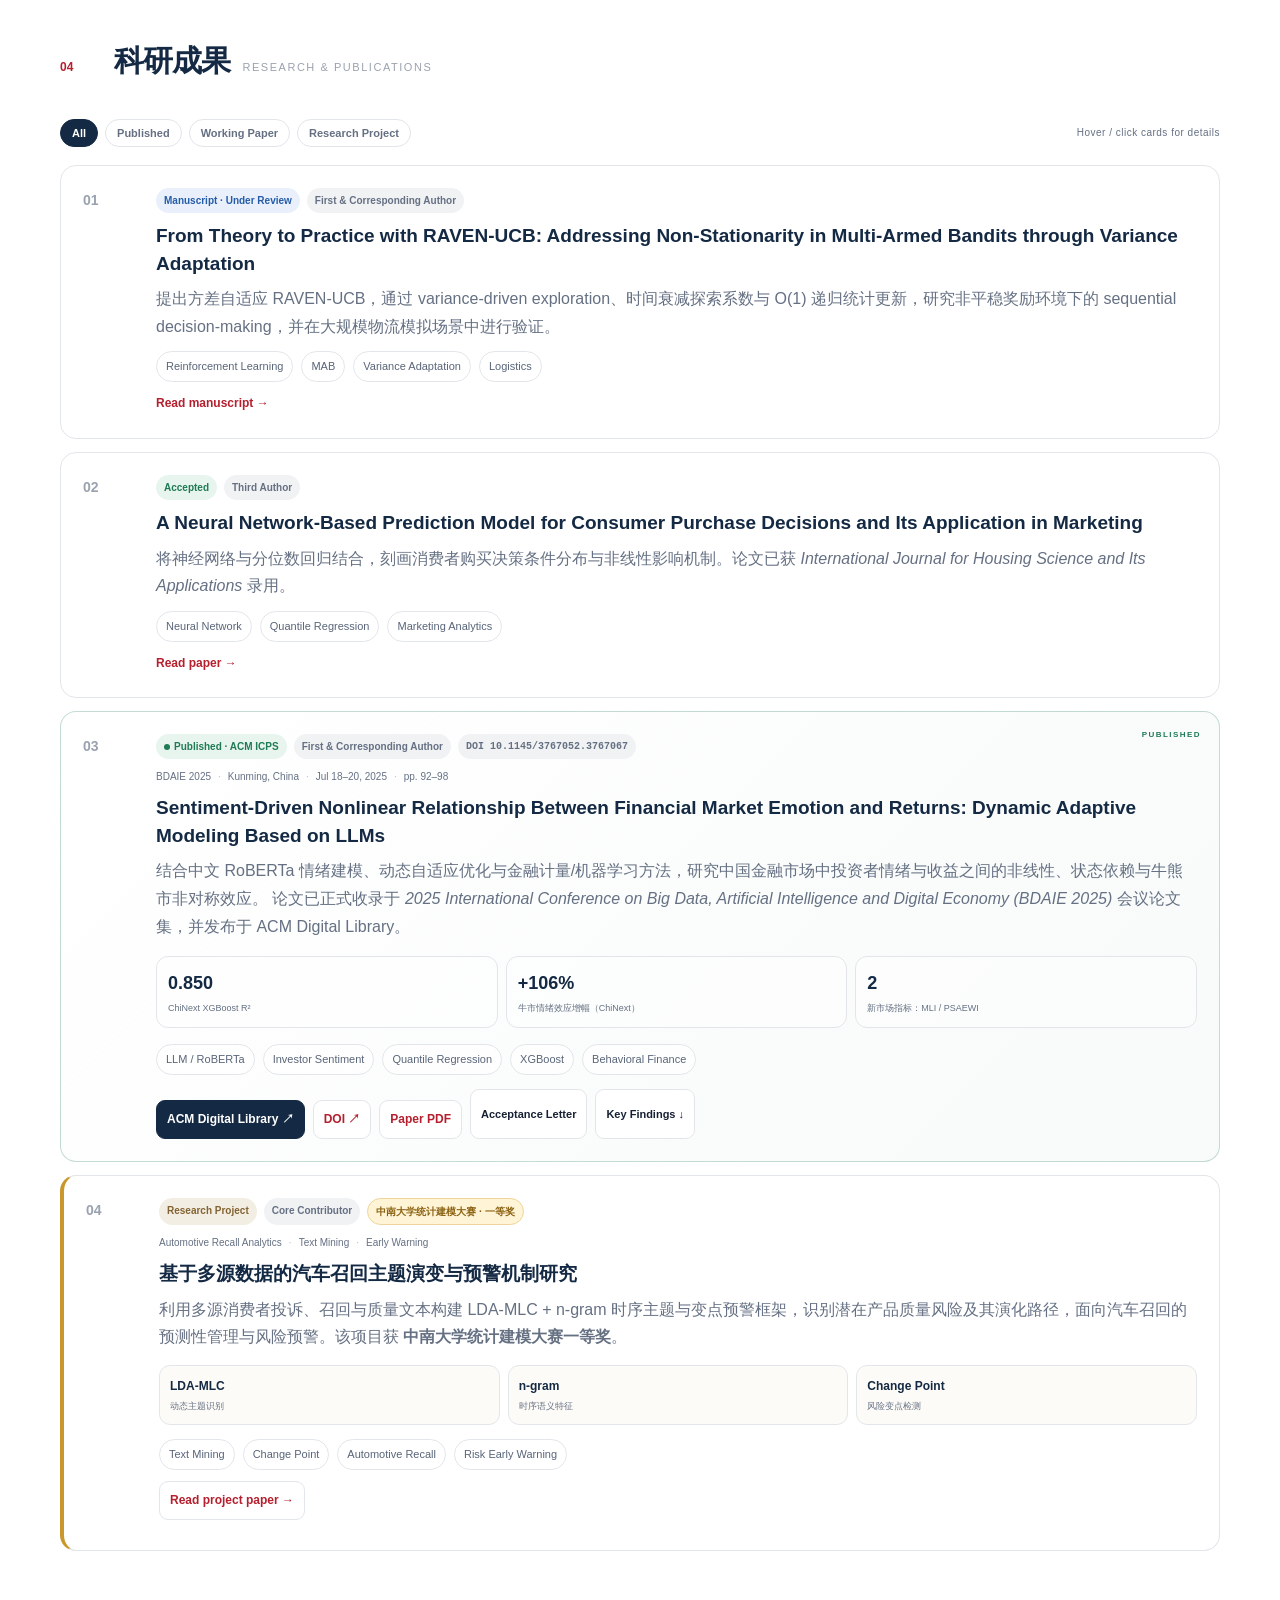
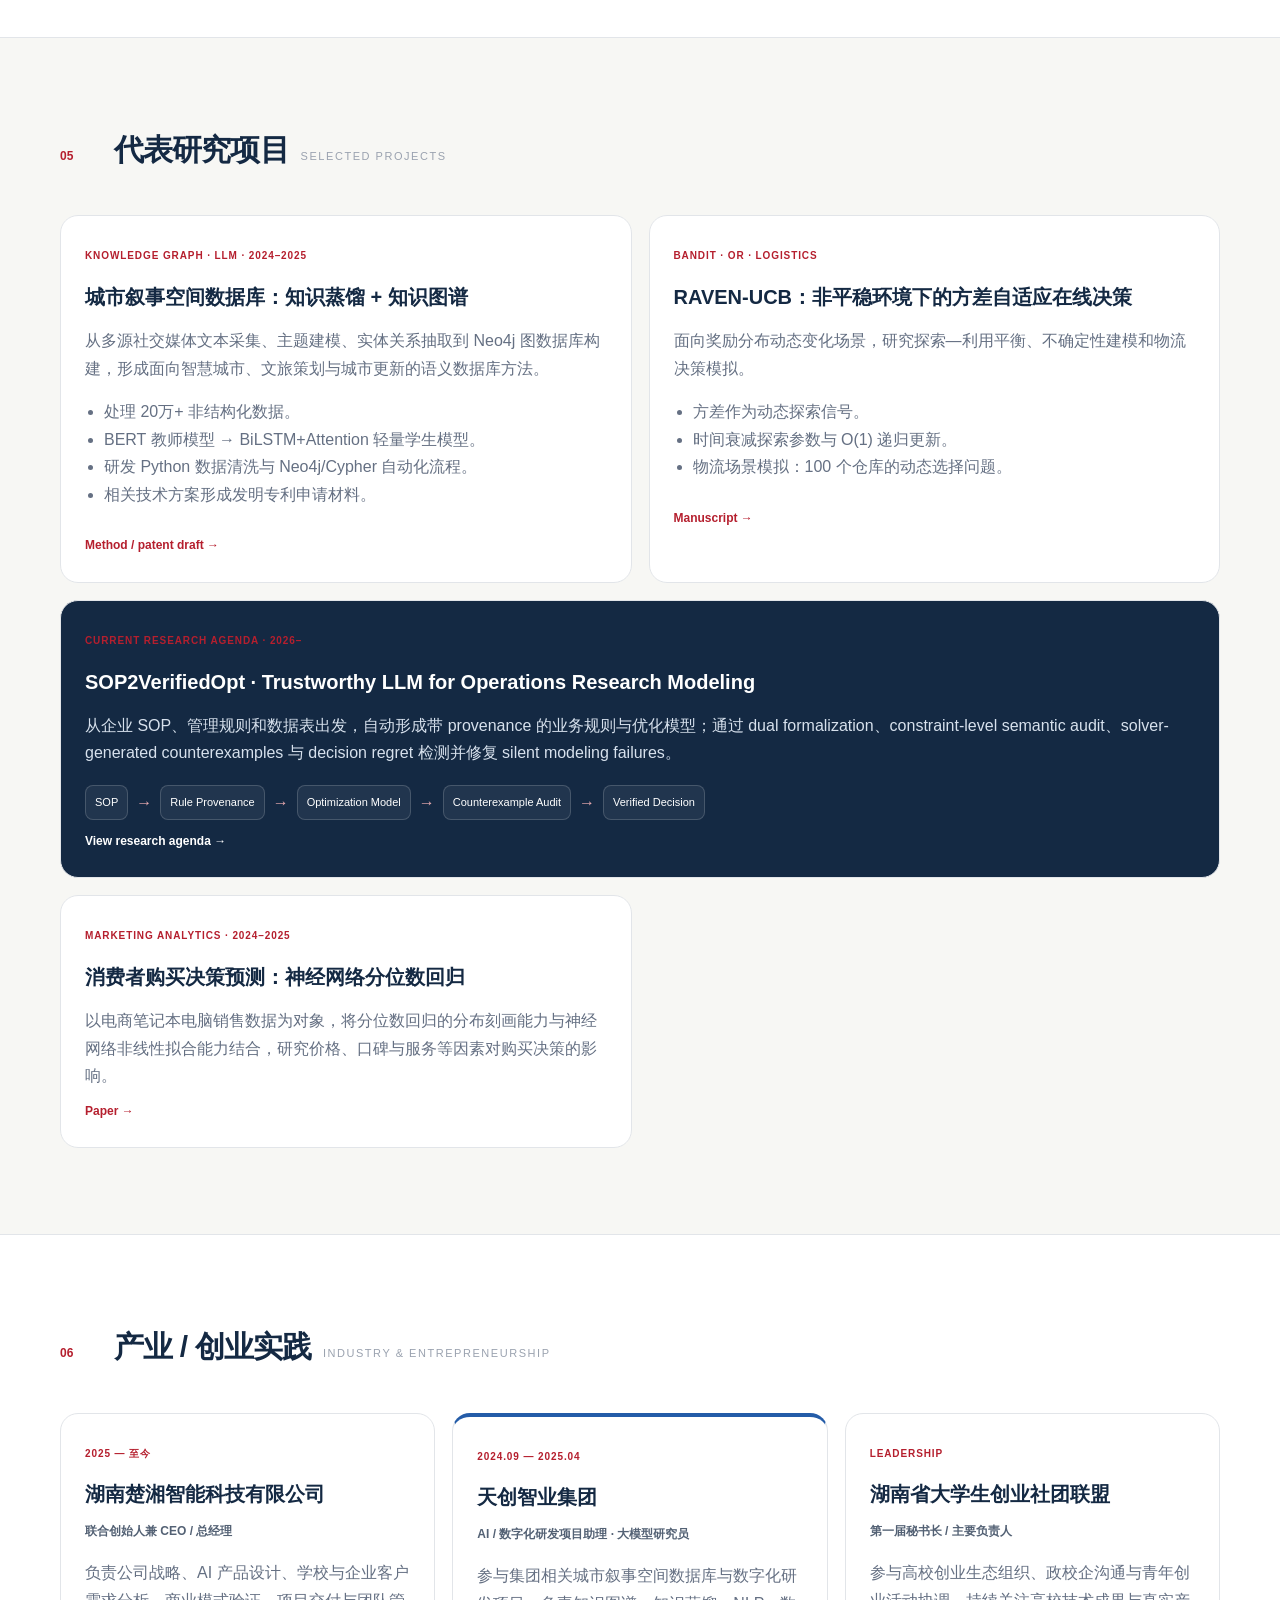
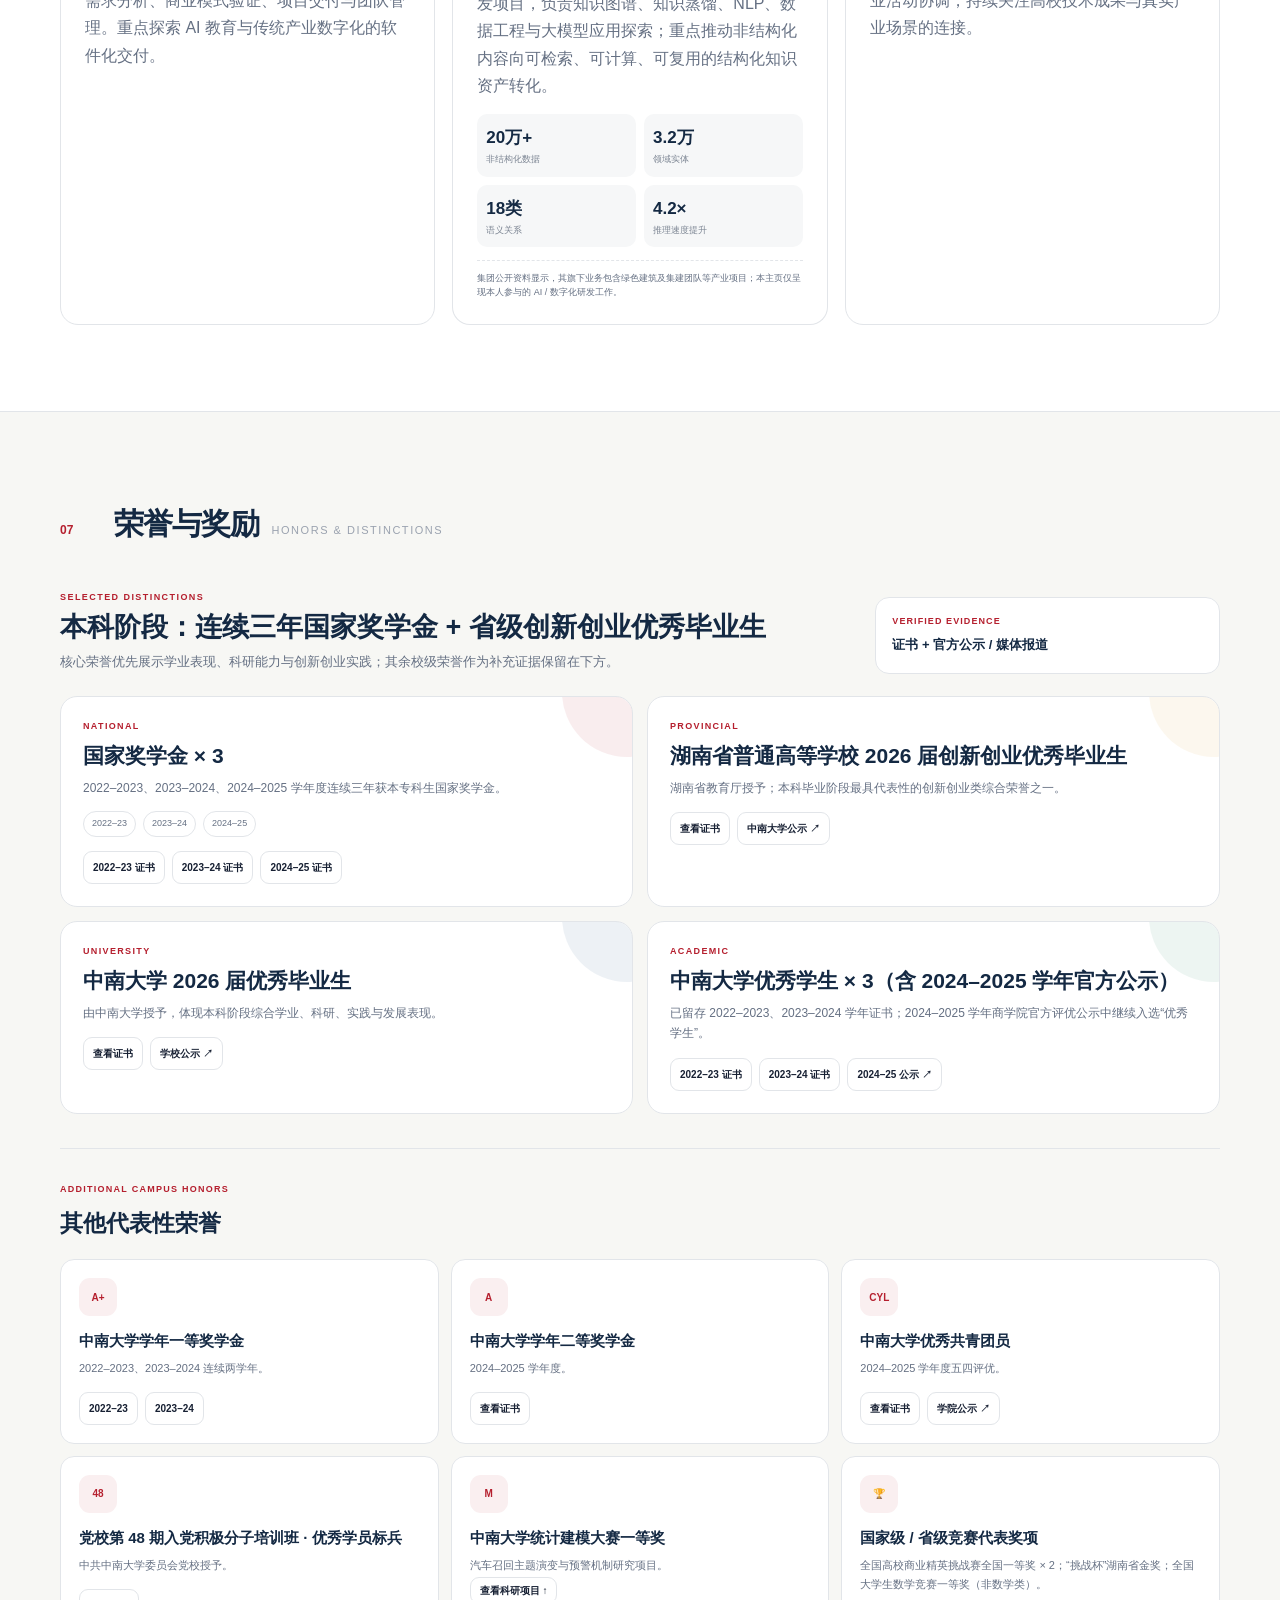
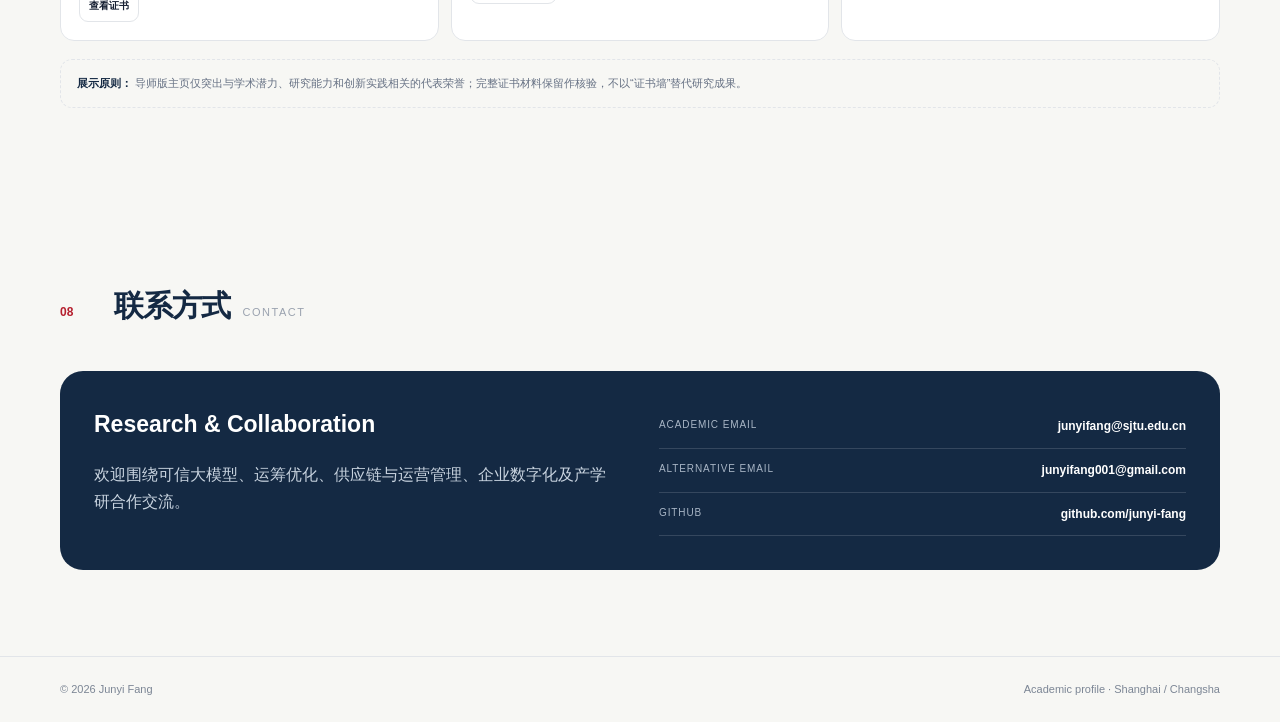
==== commit 53d94ad0: "Add files via upload" ====
--- a/index.html
+++ b/index.html
@@ -7,8 +7,8 @@
   <meta name="author" content="Junyi Fang">
   <meta name="theme-color" content="#10233d">
   <meta name="robots" content="index,follow">
-  <link rel="canonical" href="https://66661654.github.io/">
-  <meta property="og:url" content="https://66661654.github.io/">
+  <link rel="canonical" href="https://junyi-fang.github.io/">
+  <meta property="og:url" content="https://junyi-fang.github.io/">
   <meta property="og:site_name" content="Junyi Fang Academic Profile">
   <meta property="og:title" content="方珺逸 Junyi Fang | Academic Profile">
   <meta property="og:description" content="Trustworthy AI × Operations Research × Supply Chain × Decision Intelligence">
@@ -23,8 +23,8 @@
     "@type":"Person",
     "name":"Junyi Fang",
     "alternateName":"方珺逸",
-    "url":"https://66661654.github.io/",
-    "sameAs":["https://github.com/66661654"],
+    "url":"https://junyi-fang.github.io/",
+    "sameAs":["https://github.com/junyi-fang"],
     "affiliation":{
       "@type":"CollegeOrUniversity",
       "name":"Shanghai Jiao Tong University, Antai College of Economics and Management"
@@ -91,11 +91,12 @@
         <span>Trustworthy LLM</span><span>Operations Research</span><span>Supply Chain</span>
         <span>Optimization Modeling</span><span>Decision Intelligence</span>
       </div>
-      <div class="hero-stats" aria-label="Academic highlights">
+      <div class="hero-stats hero-stats-five" aria-label="Academic highlights">
         <div><strong data-count="1" data-prefix="#">#1</strong><span>本科专业排名</span></div>
-        <div><strong data-count="3" data-suffix="×">3×</strong><span>国家奖学金</span></div>
+        <div><strong data-count="3" data-suffix="×">3×</strong><span>连续三年国家奖学金</span></div>
+        <div class="stat-honor"><strong>省优</strong><span>创新创业类优秀毕业生</span></div>
+        <div><strong>ACM</strong><span>Published Proceedings</span></div>
         <div><strong data-count="2026">2026</strong><span>SJTU Antai</span></div>
-        <div><strong>ACM</strong><span>Published Proceedings</span></div>
       </div>
     </div>
     <aside class="profile-card">
@@ -106,7 +107,7 @@
         <div><dt>Current</dt><dd>SJTU Antai</dd></div>
         <div><dt>Bachelor</dt><dd>Central South University</dd></div>
         <div><dt>Focus</dt><dd>AI for Business & Operations</dd></div>
-        <div><dt>GitHub</dt><dd><a href="https://github.com/66661654" target="_blank">@66661654</a></dd></div>
+        <div><dt>GitHub</dt><dd><a href="https://github.com/junyi-fang" target="_blank">@junyi-fang</a></dd></div>
       </dl>
     </aside>
   </div>
@@ -120,6 +121,14 @@
         <p>本科毕业于中南大学商学院信息管理与信息系统专业（数据科学与商业分析卓越人才培养方向），连续三年专业排名第一，现于上海交通大学安泰经济与管理学院攻读管理科学与工程硕士。</p>
         <p>本科阶段的研究覆盖机器学习、大语言模型、强化学习、文本挖掘、知识图谱与商业分析，并在真实企业项目和创业场景中持续参与产品、数据与决策系统落地。我的研究兴趣不是把 AI 当作孤立算法，而是研究 <strong>“AI 如何被形式化、验证并嵌入真实管理决策”</strong>。</p>
         <p>目前重点关注 <strong>可信大语言模型自动优化建模（Verified LLM for Optimization Modeling）</strong>：从企业 SOP、业务规则和结构化数据出发，自动生成优化模型，并通过来源追溯、约束级语义对齐、反例生成与 decision regret 评估，降低“模型能运行但业务语义错误”的 silent modeling failure。</p>
+      </div>
+      <div class="graduate-honor-banner">
+        <div class="honor-seal">GRAD</div>
+        <div>
+          <small>UNDERGRADUATE DISTINCTION</small>
+          <h3>中南大学优秀毕业生 · 湖南省优秀毕业生（创新创业类）</h3>
+          <p>获湖南省普通高等学校 2026 届创新创业优秀毕业生荣誉；该荣誉由湖南省教育厅授予，并在中南大学 2026 届优秀毕业生评选中按创新创业类别单列推荐与公示。</p>
+        </div>
       </div>
       <aside class="principle">
         <p>“From models to decisions, from decisions to measurable impact.”</p>
@@ -140,6 +149,48 @@
     <div class="timeline">
       <article><time>2026 — 至今</time><div><h3>上海交通大学 · 安泰经济与管理学院</h3><b>管理科学与工程 · 学术硕士</b><p>关注运营管理、运筹优化、供应链、数据驱动决策与可信 AI。</p></div></article>
       <article><time>2022 — 2026</time><div><h3>中南大学 · 商学院</h3><b>信息管理与信息系统 / 数据科学与商业分析卓越人才培养</b><p>连续三年专业排名第一；系统学习机器学习、统计学习、文本分析、运筹学、概率统计、数据库与信息系统等课程。</p></div></article>
+    </div>
+
+    <div class="mentor-block">
+      <div class="subsection-heading">
+        <span>UNDERGRADUATE ACADEMIC MENTORS</span>
+        <h3>本科阶段学术导师与重要指导教师</h3>
+        <p>三位老师分别从数据科学、管理科学研究范式与运筹优化路径上，对我的本科阶段形成了持续影响。</p>
+      </div>
+      <div class="mentor-grid">
+        <article class="mentor-card">
+          <div class="mentor-top">
+            <span class="mentor-index">01</span>
+            <a href="https://bs.csu.edu.cn/info/1863/23733.htm" target="_blank" rel="noopener">CSU Profile ↗</a>
+          </div>
+          <h4>储军飞 <small>Junfei Chu</small></h4>
+          <p class="mentor-role">中南大学商学院教授、博士生导师 · 管理科学与信息管理系系主任</p>
+          <p>中国科学技术大学与法国巴黎萨克雷大学 / CentraleSupélec 联合培养双学位博士，研究聚焦评价理论、资源环境绩效、碳减排管理与机器学习。</p>
+          <div class="mentor-note"><b>对我的影响</b><span>让我较早理解管理科学中“评价—数据—决策”的系统性研究框架。</span></div>
+        </article>
+
+        <article class="mentor-card mentor-card-emphasis">
+          <div class="mentor-top">
+            <span class="mentor-index">02</span>
+            <a href="https://bs.csu.edu.cn/info/1863/23748.htm" target="_blank" rel="noopener">CSU Profile ↗</a>
+          </div>
+          <h4>施文 <small>Wen Shi</small></h4>
+          <p class="mentor-role">中南大学商学院教授、博士生导师 · 本科阶段影响最深的学业导师</p>
+          <p>2013 年获华中科技大学博士学位，研究方向包括 AI 模型方法、实证分析及其在平台经济和产品质量管理中的应用。</p>
+          <div class="mentor-note"><b>对我的影响</b><span>是我本科阶段真正进入管理学学术研究与 UTD24 研究范式的重要引路人，也直接影响了我继续选择管理科学与工程。</span></div>
+        </article>
+
+        <article class="mentor-card">
+          <div class="mentor-top">
+            <span class="mentor-index">03</span>
+            <a href="https://bs.csu.edu.cn/info/1893/24322.htm" target="_blank" rel="noopener">CSU Profile ↗</a>
+          </div>
+          <h4>周声海 <small>Shenghai Zhou</small></h4>
+          <p class="mentor-role">中南大学商学院特聘副教授、博士生导师</p>
+          <p>2019 年获上海交通大学管理科学与工程博士学位，曾赴 UBC 访学，研究聚焦数据驱动决策与优化、服务运营、预约调度及可持续供应链。</p>
+          <div class="mentor-note"><b>对我的影响</b><span>让我更具体地理解了上海交大管科训练下的运筹优化与运营管理研究路径。</span></div>
+        </article>
+      </div>
     </div>
   </div>
 </section>
@@ -276,14 +327,24 @@
           </div>
         </div>
       </article>
-      <article class="pub interactive-card" data-category="project">
+      <article class="pub interactive-card award-publication" data-category="project">
         <div class="pub-num">04</div>
         <div>
-          <div class="badges"><span class="sand">Research Project</span><span>Core Contributor</span></div>
+          <div class="badges">
+            <span class="sand">Research Project</span>
+            <span>Core Contributor</span>
+            <span class="award-badge">中南大学统计建模大赛 · 一等奖</span>
+          </div>
+          <div class="pub-meta-line"><span>Automotive Recall Analytics</span><i>·</i><span>Text Mining</span><i>·</i><span>Early Warning</span></div>
           <h3>基于多源数据的汽车召回主题演变与预警机制研究</h3>
-          <p>利用多源投诉与召回文本构建 LDA-MLC + n-gram 时序主题与变点预警框架，面向汽车质量风险的预测性管理。</p>
+          <p>利用多源消费者投诉、召回与质量文本构建 LDA-MLC + n-gram 时序主题与变点预警框架，识别潜在产品质量风险及其演化路径，面向汽车召回的预测性管理与风险预警。该项目获 <strong>中南大学统计建模大赛一等奖</strong>。</p>
+          <div class="recall-highlights">
+            <div><strong>LDA-MLC</strong><span>动态主题识别</span></div>
+            <div><strong>n-gram</strong><span>时序语义特征</span></div>
+            <div><strong>Change Point</strong><span>风险变点检测</span></div>
+          </div>
           <div class="tags"><span>Text Mining</span><span>Change Point</span><span>Automotive Recall</span><span>Risk Early Warning</span></div>
-          <a href="assets/papers/Automotive-Recall-Early-Warning.pdf" target="_blank">Read project paper →</a>
+          <a class="paper-btn" href="assets/papers/Automotive-Recall-Early-Warning.pdf" target="_blank">Read project paper →</a>
         </div>
       </article>
     </div>
@@ -330,25 +391,151 @@
     <div class="section-title"><span>06</span><h2>产业 / 创业实践</h2><p>Industry & Entrepreneurship</p></div>
     <div class="grid-3">
       <article class="practice"><small>2025 — 至今</small><h3>湖南楚湘智能科技有限公司</h3><b>联合创始人兼 CEO / 总经理</b><p>负责公司战略、AI 产品设计、学校与企业客户需求分析、商业模式验证、项目交付与团队管理。重点探索 AI 教育与传统产业数字化的软件化交付。</p></article>
-      <article class="practice"><small>2024.09 — 2025.04</small><h3>湖南集建创装配式建筑科技有限公司</h3><b>叙事空间数据库研发项目组助理 / 大模型研究员</b><p>参与城市叙事空间数据库与大模型研究项目，覆盖知识图谱、知识蒸馏、NLP、数据工程与商业化方案。</p><div class="metrics"><span><strong>20万+</strong>非结构化数据</span><span><strong>3.2万</strong>领域实体</span><span><strong>18类</strong>语义关系</span><span><strong>4.2×</strong>推理速度</span></div></article>
+      <article class="practice practice-featured">
+        <small>2024.09 — 2025.04</small>
+        <h3>天创智业集团</h3>
+        <b>AI / 数字化研发项目助理 · 大模型研究员</b>
+        <p>参与集团相关城市叙事空间数据库与数字化研发项目，负责知识图谱、知识蒸馏、NLP、数据工程与大模型应用探索；重点推动非结构化内容向可检索、可计算、可复用的结构化知识资产转化。</p>
+        <div class="metrics">
+          <span><strong>20万+</strong>非结构化数据</span>
+          <span><strong>3.2万</strong>领域实体</span>
+          <span><strong>18类</strong>语义关系</span>
+          <span><strong>4.2×</strong>推理速度提升</span>
+        </div>
+        <div class="practice-footnote">集团公开资料显示，其旗下业务包含绿色建筑及集建团队等产业项目；本主页仅呈现本人参与的 AI / 数字化研发工作。</div>
+      </article>
       <article class="practice"><small>Leadership</small><h3>湖南省大学生创业社团联盟</h3><b>第一届秘书长 / 主要负责人</b><p>参与高校创业生态组织、政校企沟通与青年创业活动协调，持续关注高校技术成果与真实产业场景的连接。</p></article>
     </div>
   </div>
 </section>
 
-<section class="section" id="honors">
-  <div class="container">
-    <div class="section-title"><span>07</span><h2>荣誉与奖励</h2><p>Honors</p></div>
-    <div class="honors">
-      <div class="major"><strong>国家奖学金 × 3</strong><span>本科连续三年</span></div>
-      <div><strong>全国高校商业精英挑战赛 全国总决赛一等奖 × 2</strong></div>
-      <div><strong>“挑战杯”湖南省金奖</strong></div>
-      <div><strong>全国大学生数学竞赛一等奖（非数学类）</strong></div>
-      <div><strong>湖南省优秀毕业生（创新创业类）</strong></div>
-      <div><strong>中南大学校级一等奖学金</strong></div>
-    </div>
-  </div>
-</section>
+
+<section class="section honors-section" id="honors">
+  <div class="container">
+    <div class="section-title"><span>07</span><h2>荣誉与奖励</h2><p>Honors & Distinctions</p></div>
+
+    <div class="honors-intro">
+      <div>
+        <p class="honors-kicker">SELECTED DISTINCTIONS</p>
+        <h3>本科阶段：连续三年国家奖学金 + 省级创新创业优秀毕业生</h3>
+        <p>核心荣誉优先展示学业表现、科研能力与创新创业实践；其余校级荣誉作为补充证据保留在下方。</p>
+      </div>
+      <div class="honors-verified">
+        <span>Verified evidence</span>
+        <strong>证书 + 官方公示 / 媒体报道</strong>
+      </div>
+    </div>
+
+    <div class="honor-feature-grid">
+      <article class="honor-feature national">
+        <div class="honor-label">NATIONAL</div>
+        <h3>国家奖学金 × 3</h3>
+        <p>2022–2023、2023–2024、2024–2025 学年度连续三年获本专科生国家奖学金。</p>
+        <div class="honor-years"><span>2022–23</span><span>2023–24</span><span>2024–25</span></div>
+        <div class="honor-actions">
+          <button class="cert-btn" data-cert-src="assets/certificates/national-scholarship-2022-2023.jpg" data-cert-title="2022–2023 学年度本专科生国家奖学金">2022–23 证书</button>
+          <a class="cert-btn" href="assets/certificates/national-scholarship-2023-2024.pdf" target="_blank" rel="noopener">2023–24 证书</a>
+          <button class="cert-btn" data-cert-src="assets/certificates/national-scholarship-2024-2025.jpg" data-cert-title="2024–2025 学年度本专科生国家奖学金">2024–25 证书</button>
+        </div>
+      </article>
+
+      <article class="honor-feature provincial">
+        <div class="honor-label">PROVINCIAL</div>
+        <h3>湖南省普通高等学校 2026 届创新创业优秀毕业生</h3>
+        <p>湖南省教育厅授予；本科毕业阶段最具代表性的创新创业类综合荣誉之一。</p>
+        <div class="honor-actions">
+          <button class="cert-btn" data-cert-src="assets/certificates/hunan-innovation-entrepreneurship-outstanding-graduate-2026.jpg" data-cert-title="湖南省普通高等学校 2026 届创新创业优秀毕业生">查看证书</button>
+          <a class="cert-btn" href="https://xgw.csu.edu.cn/info/1007/16234.htm" target="_blank" rel="noopener">中南大学公示 ↗</a>
+        </div>
+      </article>
+
+      <article class="honor-feature university">
+        <div class="honor-label">UNIVERSITY</div>
+        <h3>中南大学 2026 届优秀毕业生</h3>
+        <p>由中南大学授予，体现本科阶段综合学业、科研、实践与发展表现。</p>
+        <div class="honor-actions">
+          <button class="cert-btn" data-cert-src="assets/certificates/csu-outstanding-graduate-2026.jpg" data-cert-title="中南大学 2026 届优秀毕业生">查看证书</button>
+          <a class="cert-btn" href="https://xgw.csu.edu.cn/info/1007/16234.htm" target="_blank" rel="noopener">学校公示 ↗</a>
+        </div>
+      </article>
+
+      <article class="honor-feature academic">
+        <div class="honor-label">ACADEMIC</div>
+        <h3>中南大学优秀学生 × 3（含 2024–2025 学年官方公示）</h3>
+        <p>已留存 2022–2023、2023–2024 学年证书；2024–2025 学年商学院官方评优公示中继续入选“优秀学生”。</p>
+        <div class="honor-actions">
+          <button class="cert-btn" data-cert-src="assets/certificates/csu-outstanding-student-2022-2023.jpg" data-cert-title="中南大学 2022–2023 学年优秀学生">2022–23 证书</button>
+          <button class="cert-btn" data-cert-src="assets/certificates/csu-outstanding-student-2023-2024.jpg" data-cert-title="中南大学 2023–2024 学年优秀学生">2023–24 证书</button>
+          <a class="cert-btn" href="https://bs.csu.edu.cn/bks/info/1069/3509.htm" target="_blank" rel="noopener">2024–25 公示 ↗</a>
+        </div>
+      </article>
+    </div>
+
+    <div class="honor-evidence-title">
+      <span>ADDITIONAL CAMPUS HONORS</span>
+      <h3>其他代表性荣誉</h3>
+    </div>
+
+    <div class="honor-evidence-grid">
+      <article>
+        <div class="evidence-icon">A+</div>
+        <h4>中南大学学年一等奖学金</h4>
+        <p>2022–2023、2023–2024 连续两学年。</p>
+        <div class="honor-actions">
+          <button class="cert-btn" data-cert-src="assets/certificates/csu-scholarship-first-2022-2023.jpg" data-cert-title="中南大学 2022–2023 学年一等奖学金">2022–23</button>
+          <button class="cert-btn" data-cert-src="assets/certificates/csu-scholarship-first-2023-2024.jpg" data-cert-title="中南大学 2023–2024 学年一等奖学金">2023–24</button>
+        </div>
+      </article>
+
+      <article>
+        <div class="evidence-icon">A</div>
+        <h4>中南大学学年二等奖学金</h4>
+        <p>2024–2025 学年度。</p>
+        <div class="honor-actions">
+          <button class="cert-btn" data-cert-src="assets/certificates/csu-scholarship-second-2024-2025.jpg" data-cert-title="中南大学 2024–2025 学年二等奖学金">查看证书</button>
+        </div>
+      </article>
+
+      <article>
+        <div class="evidence-icon">CYL</div>
+        <h4>中南大学优秀共青团员</h4>
+        <p>2024–2025 学年度五四评优。</p>
+        <div class="honor-actions">
+          <button class="cert-btn" data-cert-src="assets/certificates/csu-outstanding-league-member-2024-2025.jpg" data-cert-title="中南大学 2024–2025 学年度优秀共青团员">查看证书</button>
+          <a class="cert-btn" href="https://bs.csu.edu.cn/info/1045/24620.htm" target="_blank" rel="noopener">学院公示 ↗</a>
+        </div>
+      </article>
+
+      <article>
+        <div class="evidence-icon">48</div>
+        <h4>党校第 48 期入党积极分子培训班 · 优秀学员标兵</h4>
+        <p>中共中南大学委员会党校授予。</p>
+        <div class="honor-actions">
+          <button class="cert-btn" data-cert-src="assets/certificates/party-school-outstanding-trainee-2023.jpg" data-cert-title="中南大学党校第 48 期入党积极分子培训班优秀学员标兵">查看证书</button>
+        </div>
+      </article>
+
+      <article>
+        <div class="evidence-icon">M</div>
+        <h4>中南大学统计建模大赛一等奖</h4>
+        <p>汽车召回主题演变与预警机制研究项目。</p>
+        <a class="cert-btn" href="#research">查看科研项目 ↑</a>
+      </article>
+
+      <article>
+        <div class="evidence-icon">🏆</div>
+        <h4>国家级 / 省级竞赛代表奖项</h4>
+        <p>全国高校商业精英挑战赛全国一等奖 × 2；“挑战杯”湖南省金奖；全国大学生数学竞赛一等奖（非数学类）。</p>
+      </article>
+    </div>
+
+    <div class="honors-note">
+      <strong>展示原则：</strong>
+      导师版主页仅突出与学术潜力、研究能力和创新实践相关的代表荣誉；完整证书材料保留作核验，不以“证书墙”替代研究成果。
+    </div>
+  </div>
+</section>
+
 
 <section class="section contact" id="contact">
   <div class="container">
@@ -358,7 +545,7 @@
       <div class="contact-links">
         <a href="mailto:junyifang@sjtu.edu.cn"><span>Academic Email</span><strong>junyifang@sjtu.edu.cn</strong></a>
         <a href="mailto:junyifang001@gmail.com"><span>Alternative Email</span><strong>junyifang001@gmail.com</strong></a>
-        <a href="https://github.com/66661654" target="_blank"><span>GitHub</span><strong>github.com/66661654</strong></a>
+        <a href="https://github.com/junyi-fang" target="_blank"><span>GitHub</span><strong>github.com/junyi-fang</strong></a>
       </div>
     </div>
   </div>
@@ -382,6 +569,22 @@
 </div>
 <button class="back-top" type="button" aria-label="返回顶部">↑</button>
 
+
+<div class="modal" id="certificate-modal" aria-hidden="true" role="dialog" aria-modal="true" aria-labelledby="certificate-title">
+  <div class="modal-backdrop" data-close-cert-modal></div>
+  <div class="modal-panel certificate-panel">
+    <div class="modal-head">
+      <div>
+        <small>HONOR EVIDENCE</small>
+        <h3 id="certificate-title">Certificate</h3>
+      </div>
+      <button class="modal-close" type="button" data-close-cert-modal aria-label="关闭">×</button>
+    </div>
+    <img id="certificate-image" src="" alt="Certificate evidence">
+    <p class="modal-caption">Selected certificate evidence. For academic communication only.</p>
+  </div>
+</div>
+
 <footer><div class="container footer"><span>© <span id="year"></span> Junyi Fang</span><span>Academic profile · Shanghai / Changsha</span></div></footer>
 <script src="assets/script.js"></script>
 </body>
--- a/assets/styles.css
+++ b/assets/styles.css
@@ -188,3 +188,137 @@
 @media(prefers-reduced-motion:reduce){
   *,*:before,*:after{animation-duration:.01ms!important;animation-iteration-count:1!important;scroll-behavior:auto!important;transition-duration:.01ms!important}
 }
+
+
+/* ===== V3: mentors, graduate distinctions, award upgrades ===== */
+.hero-stats-five{grid-template-columns:repeat(5,minmax(0,1fr))}
+.hero-stats .stat-honor{border-color:rgba(181,31,46,.28);background:linear-gradient(135deg,rgba(181,31,46,.08),var(--glass))}
+.hero-stats .stat-honor strong{color:var(--accent)}
+
+.graduate-honor-banner{
+  grid-column:1/-1;display:grid;grid-template-columns:64px 1fr;gap:18px;align-items:center;
+  margin:8px 0 0;padding:18px 20px;border-radius:16px;border:1px solid rgba(181,31,46,.20);
+  background:linear-gradient(135deg,rgba(181,31,46,.055),rgba(53,94,154,.035));
+}
+.graduate-honor-banner .honor-seal{
+  width:58px;height:58px;border-radius:16px;background:var(--accent);color:#fff;
+  display:grid;place-items:center;font-size:10px;letter-spacing:.14em;font-weight:900;
+  box-shadow:0 10px 26px rgba(181,31,46,.16)
+}
+.graduate-honor-banner small{font-size:9px;letter-spacing:.14em;color:var(--accent);font-weight:900}
+.graduate-honor-banner h3{font-size:18px;margin:3px 0 4px;color:var(--navy)}
+.graduate-honor-banner p{margin:0!important;font-size:12px;color:var(--muted)}
+
+.mentor-block{margin-top:34px;padding-top:28px;border-top:1px solid var(--line)}
+.subsection-heading{margin-bottom:18px}
+.subsection-heading>span{font-size:9px;letter-spacing:.14em;color:var(--accent);font-weight:900}
+.subsection-heading h3{font-size:24px;margin:3px 0 5px;color:var(--navy)}
+.subsection-heading p{margin:0;color:var(--muted);font-size:13px}
+.mentor-grid{display:grid;grid-template-columns:repeat(3,1fr);gap:14px}
+.mentor-card{
+  position:relative;border:1px solid var(--line);background:var(--paper);border-radius:16px;padding:20px;
+  transition:transform var(--transition),box-shadow var(--transition),border-color var(--transition)
+}
+.mentor-card:hover{transform:translateY(-5px);border-color:rgba(181,31,46,.28);box-shadow:0 18px 42px rgba(20,41,67,.08)}
+.mentor-card-emphasis{border-top:4px solid var(--accent);background:linear-gradient(180deg,rgba(181,31,46,.035),var(--paper) 24%)}
+.mentor-top{display:flex;justify-content:space-between;gap:12px;align-items:center}
+.mentor-index{font-size:10px;color:var(--accent);font-weight:900}
+.mentor-top a{font-size:9px;color:var(--blue);font-weight:800}
+.mentor-card h4{font-size:20px;margin:13px 0 4px;color:var(--navy)}
+.mentor-card h4 small{display:block;font-size:10px;color:var(--muted);font-weight:600;margin-top:1px}
+.mentor-role{font-size:11px!important;font-weight:750;color:#526071!important;margin:0 0 10px!important}
+.mentor-card>p:not(.mentor-role){font-size:12px;color:var(--muted);margin:0}
+.mentor-note{margin-top:15px;padding-top:12px;border-top:1px dashed var(--line)}
+.mentor-note b{display:block;font-size:9px;text-transform:uppercase;letter-spacing:.1em;color:var(--accent)}
+.mentor-note span{display:block;margin-top:5px;font-size:11px;color:var(--muted)}
+
+.award-publication{border-left:4px solid #c9972c!important}
+.award-badge{background:#fff4d6!important;color:#8b6212!important;border:1px solid #ecd49b}
+.recall-highlights{display:grid;grid-template-columns:repeat(3,1fr);gap:8px;margin:14px 0}
+.recall-highlights>div{border:1px solid var(--line);border-radius:11px;padding:10px;background:rgba(201,151,44,.035)}
+.recall-highlights strong{display:block;font-size:12px;color:var(--navy)}
+.recall-highlights span{display:block;margin-top:2px;font-size:9px;color:var(--muted)}
+
+.practice-featured{border-top:4px solid var(--blue)}
+.practice-footnote{margin-top:13px;padding-top:11px;border-top:1px dashed var(--line);font-size:9px;color:var(--muted);line-height:1.55}
+
+.honors-v3{grid-template-columns:repeat(4,1fr)}
+.honors-v3 .honor-provincial{background:linear-gradient(135deg,#7d1822,#b51f2e)}
+.honors-v3 .honor-csu{background:linear-gradient(135deg,#173153,#244d7e)}
+.honors-v3>div span{display:block}
+
+html[data-theme="dark"] .mentor-card{background:var(--paper)}
+html[data-theme="dark"] .graduate-honor-banner{background:linear-gradient(135deg,rgba(240,100,114,.08),rgba(122,178,255,.04))}
+html[data-theme="dark"] .graduate-honor-banner h3,
+html[data-theme="dark"] .subsection-heading h3,
+html[data-theme="dark"] .mentor-card h4,
+html[data-theme="dark"] .recall-highlights strong{color:var(--ink)}
+
+@media(max-width:1050px){
+  .hero-stats-five{grid-template-columns:repeat(3,1fr)}
+  .mentor-grid{grid-template-columns:1fr}
+  .honors-v3{grid-template-columns:repeat(2,1fr)}
+}
+@media(max-width:680px){
+  .hero-stats-five{grid-template-columns:repeat(2,1fr)}
+  .graduate-honor-banner{grid-template-columns:1fr}
+  .recall-highlights{grid-template-columns:1fr}
+  .honors-v3{grid-template-columns:1fr}
+}
+
+
+/* ===== V4 HONORS EVIDENCE ===== */
+.honors-intro{display:grid;grid-template-columns:1.5fr .65fr;gap:20px;align-items:end;margin-bottom:22px}
+.honors-kicker{font-size:9px;letter-spacing:.16em;color:var(--accent);font-weight:900;margin:0 0 5px}
+.honors-intro h3{font-size:27px;line-height:1.3;margin:0 0 6px;color:var(--navy)}
+.honors-intro>div:first-child>p:last-child{margin:0;color:var(--muted);font-size:13px}
+.honors-verified{padding:16px;border:1px solid var(--line);border-radius:14px;background:var(--paper)}
+.honors-verified span{display:block;font-size:9px;letter-spacing:.12em;text-transform:uppercase;color:var(--accent);font-weight:900}
+.honors-verified strong{display:block;margin-top:5px;font-size:13px;color:var(--navy)}
+
+.honor-feature-grid{display:grid;grid-template-columns:repeat(2,1fr);gap:14px}
+.honor-feature{position:relative;border:1px solid var(--line);border-radius:17px;padding:22px;background:var(--paper);overflow:hidden;transition:transform var(--transition),box-shadow var(--transition),border-color var(--transition)}
+.honor-feature:hover{transform:translateY(-4px);box-shadow:0 18px 42px rgba(20,41,67,.08);border-color:rgba(181,31,46,.24)}
+.honor-feature:after{content:"";position:absolute;width:130px;height:130px;border-radius:50%;right:-60px;top:-70px;opacity:.08}
+.honor-feature.national:after{background:#b51f2e}
+.honor-feature.provincial:after{background:#d69b2f}
+.honor-feature.university:after{background:#244d7e}
+.honor-feature.academic:after{background:#1f7a56}
+.honor-label{font-size:9px;letter-spacing:.15em;font-weight:900;color:var(--accent)}
+.honor-feature h3{font-size:21px;line-height:1.35;margin:8px 0 7px;color:var(--navy)}
+.honor-feature p{font-size:12px;color:var(--muted);margin:0}
+.honor-years{display:flex;gap:7px;flex-wrap:wrap;margin-top:13px}
+.honor-years span{font-size:9px;padding:4px 8px;border-radius:999px;border:1px solid var(--line);color:var(--muted)}
+.honor-actions{display:flex;flex-wrap:wrap;gap:7px;margin-top:14px}
+.cert-btn{appearance:none;border:1px solid var(--line);background:var(--paper);color:var(--ink);border-radius:9px;padding:7px 9px;font:inherit;font-size:10px;font-weight:800;cursor:pointer;transition:transform var(--transition),border-color var(--transition),background var(--transition)}
+.cert-btn:hover{transform:translateY(-2px);border-color:var(--accent)}
+
+.honor-evidence-title{margin:34px 0 16px;padding-top:24px;border-top:1px solid var(--line)}
+.honor-evidence-title span{font-size:9px;letter-spacing:.14em;color:var(--accent);font-weight:900}
+.honor-evidence-title h3{font-size:23px;margin:3px 0 0;color:var(--navy)}
+.honor-evidence-grid{display:grid;grid-template-columns:repeat(3,1fr);gap:12px}
+.honor-evidence-grid article{border:1px solid var(--line);border-radius:14px;padding:18px;background:var(--paper)}
+.evidence-icon{width:38px;height:38px;border-radius:11px;background:rgba(181,31,46,.07);color:var(--accent);display:grid;place-items:center;font-size:10px;font-weight:900}
+.honor-evidence-grid h4{font-size:15px;margin:12px 0 5px;color:var(--navy)}
+.honor-evidence-grid p{font-size:11px;color:var(--muted);margin:0}
+.honors-note{margin-top:18px;padding:14px 16px;border-radius:12px;border:1px dashed var(--line);font-size:11px;color:var(--muted)}
+.honors-note strong{color:var(--navy)}
+
+.certificate-panel{width:min(980px,94vw)}
+.certificate-panel img{width:100%;height:auto;max-height:76vh;object-fit:contain;background:#f7f7f7;border-radius:12px}
+
+html[data-theme="dark"] .honors-intro h3,
+html[data-theme="dark"] .honors-verified strong,
+html[data-theme="dark"] .honor-feature h3,
+html[data-theme="dark"] .honor-evidence-title h3,
+html[data-theme="dark"] .honor-evidence-grid h4,
+html[data-theme="dark"] .honors-note strong{color:var(--ink)}
+
+@media(max-width:900px){
+  .honors-intro{grid-template-columns:1fr}
+  .honor-feature-grid{grid-template-columns:1fr}
+  .honor-evidence-grid{grid-template-columns:repeat(2,1fr)}
+}
+@media(max-width:680px){
+  .honor-evidence-grid{grid-template-columns:1fr}
+}
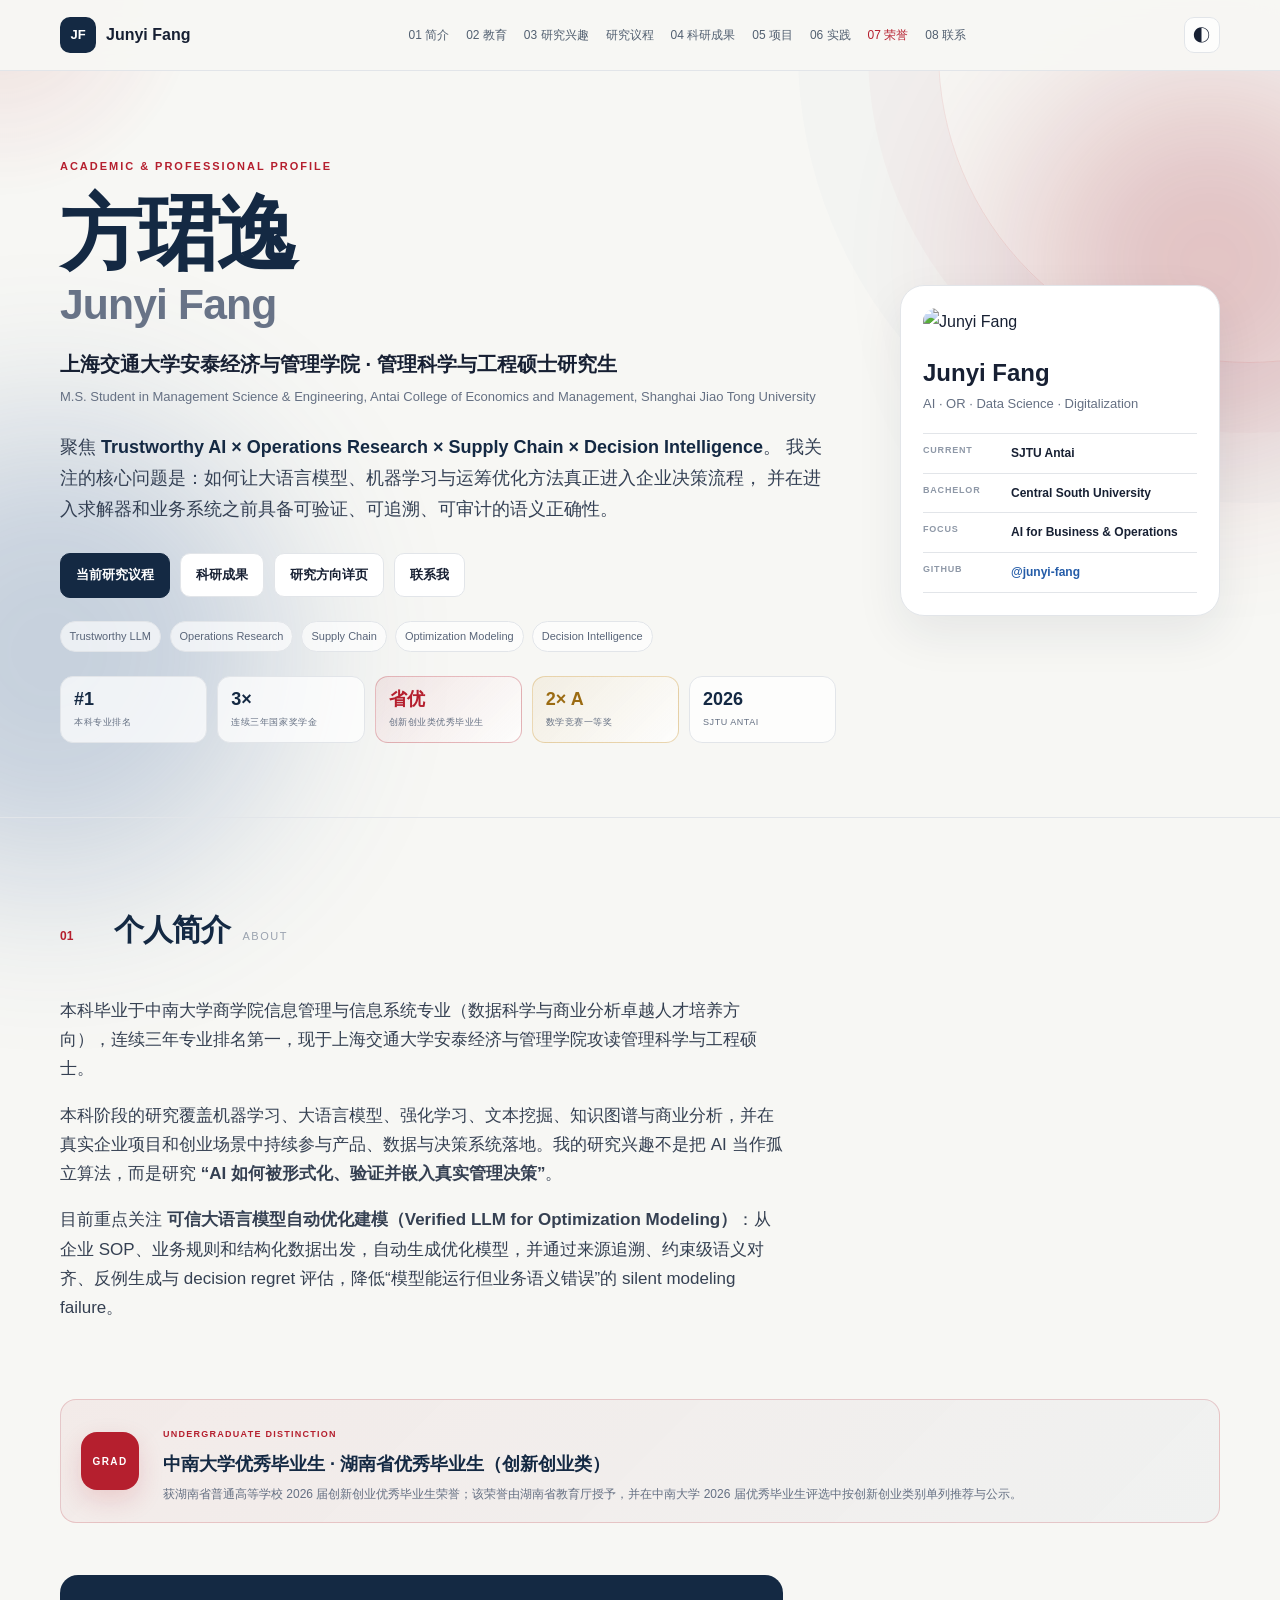
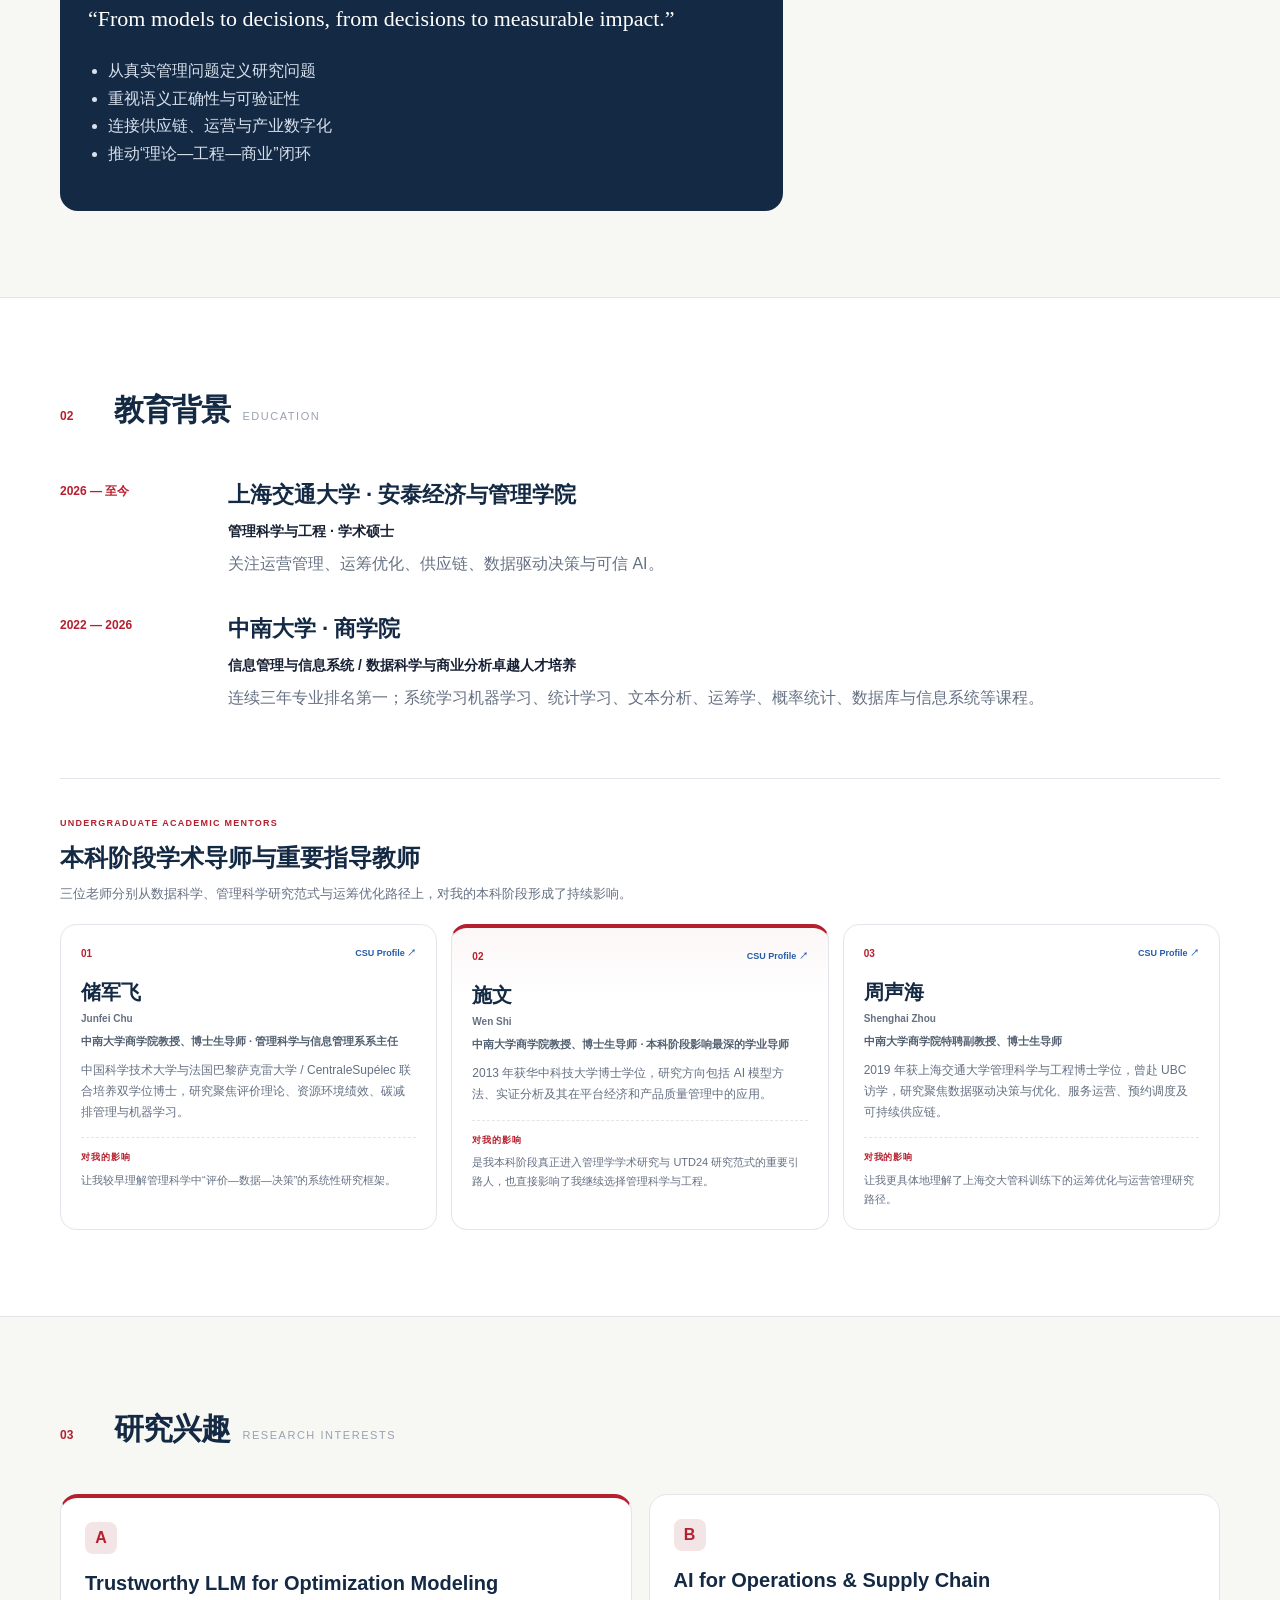
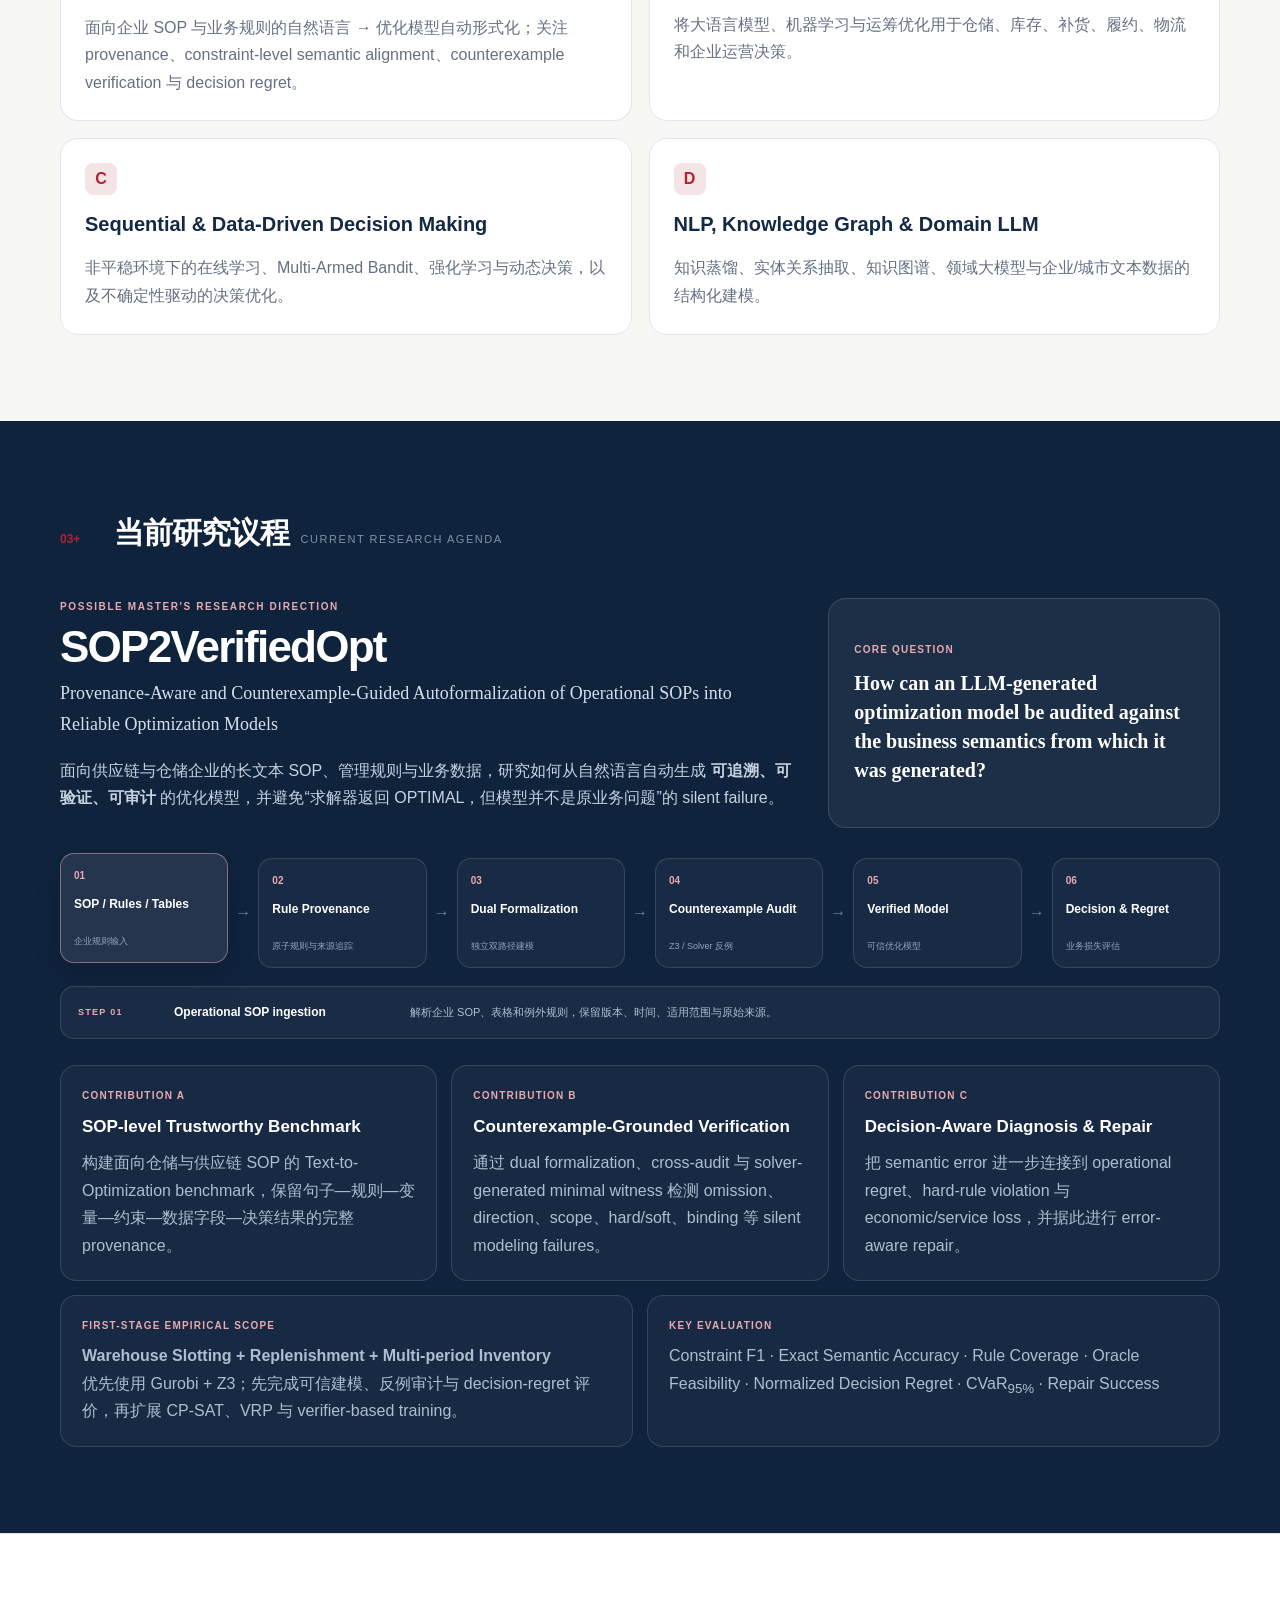
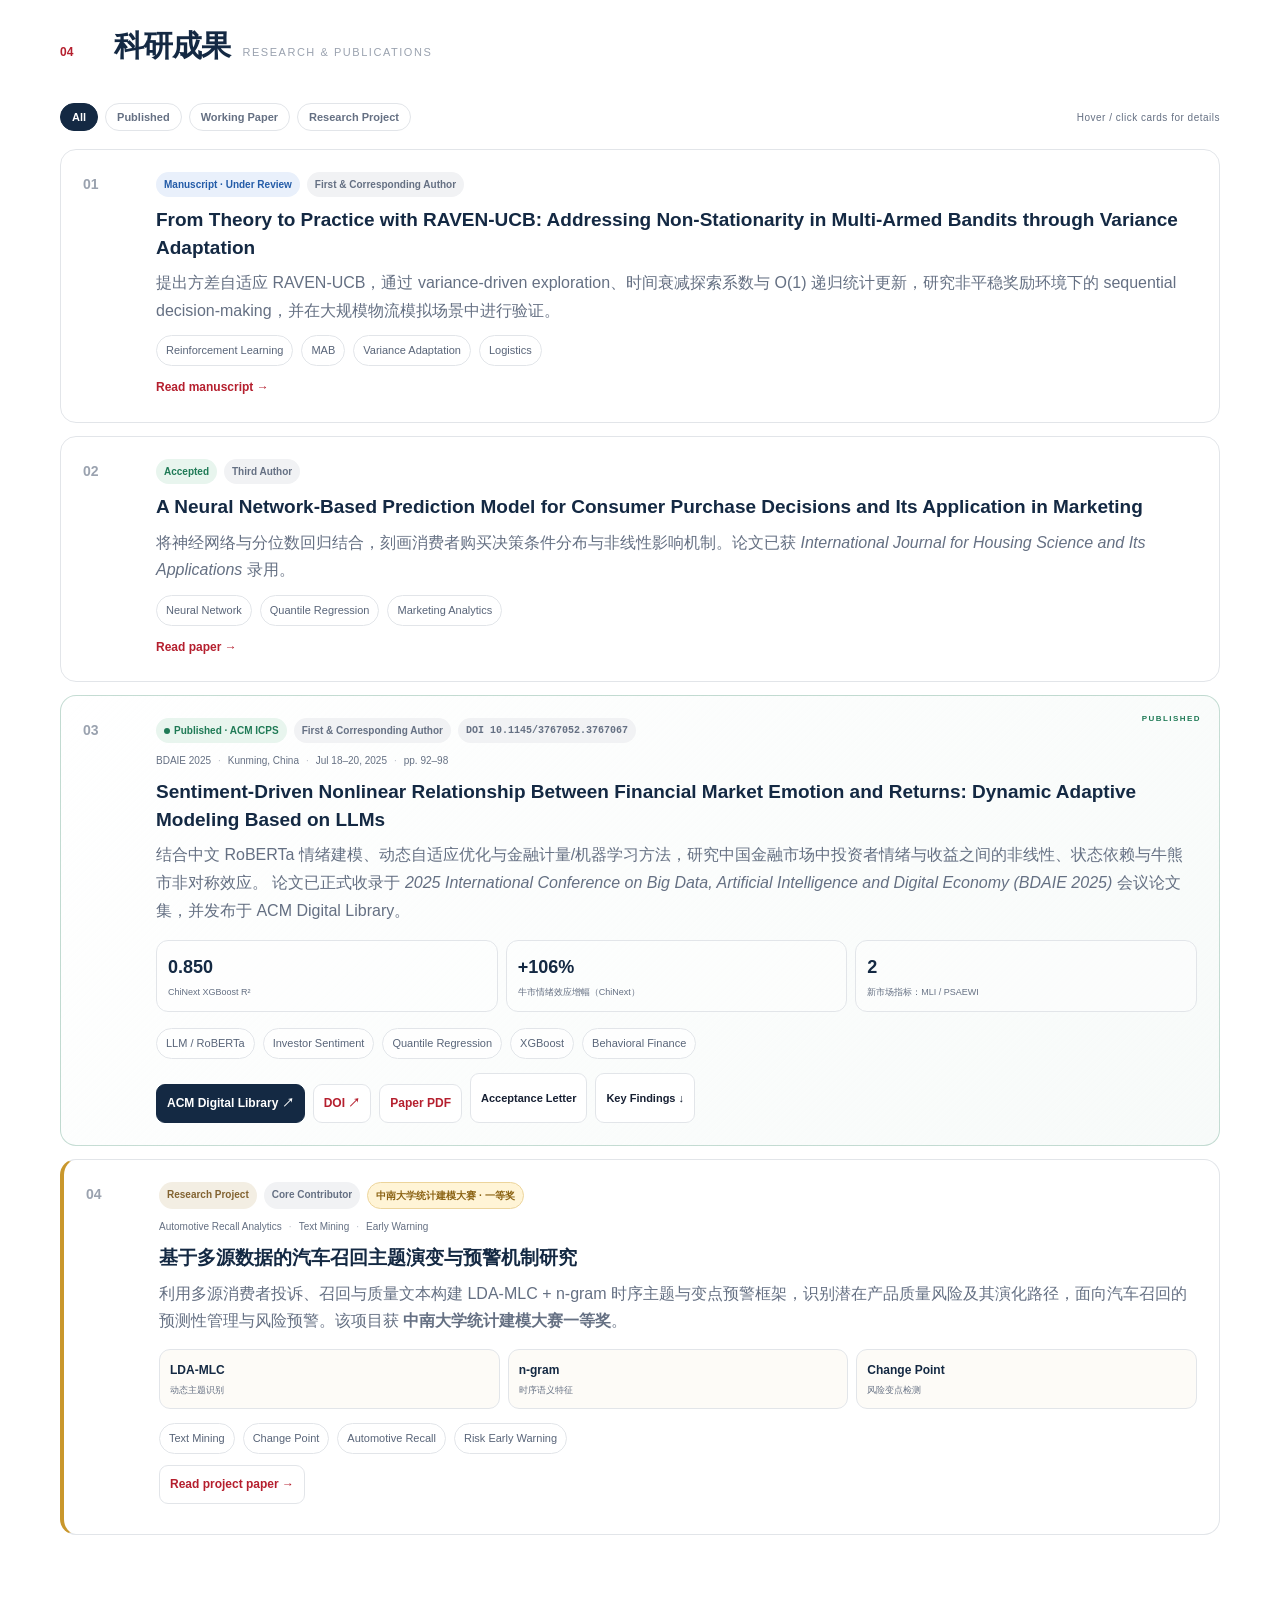
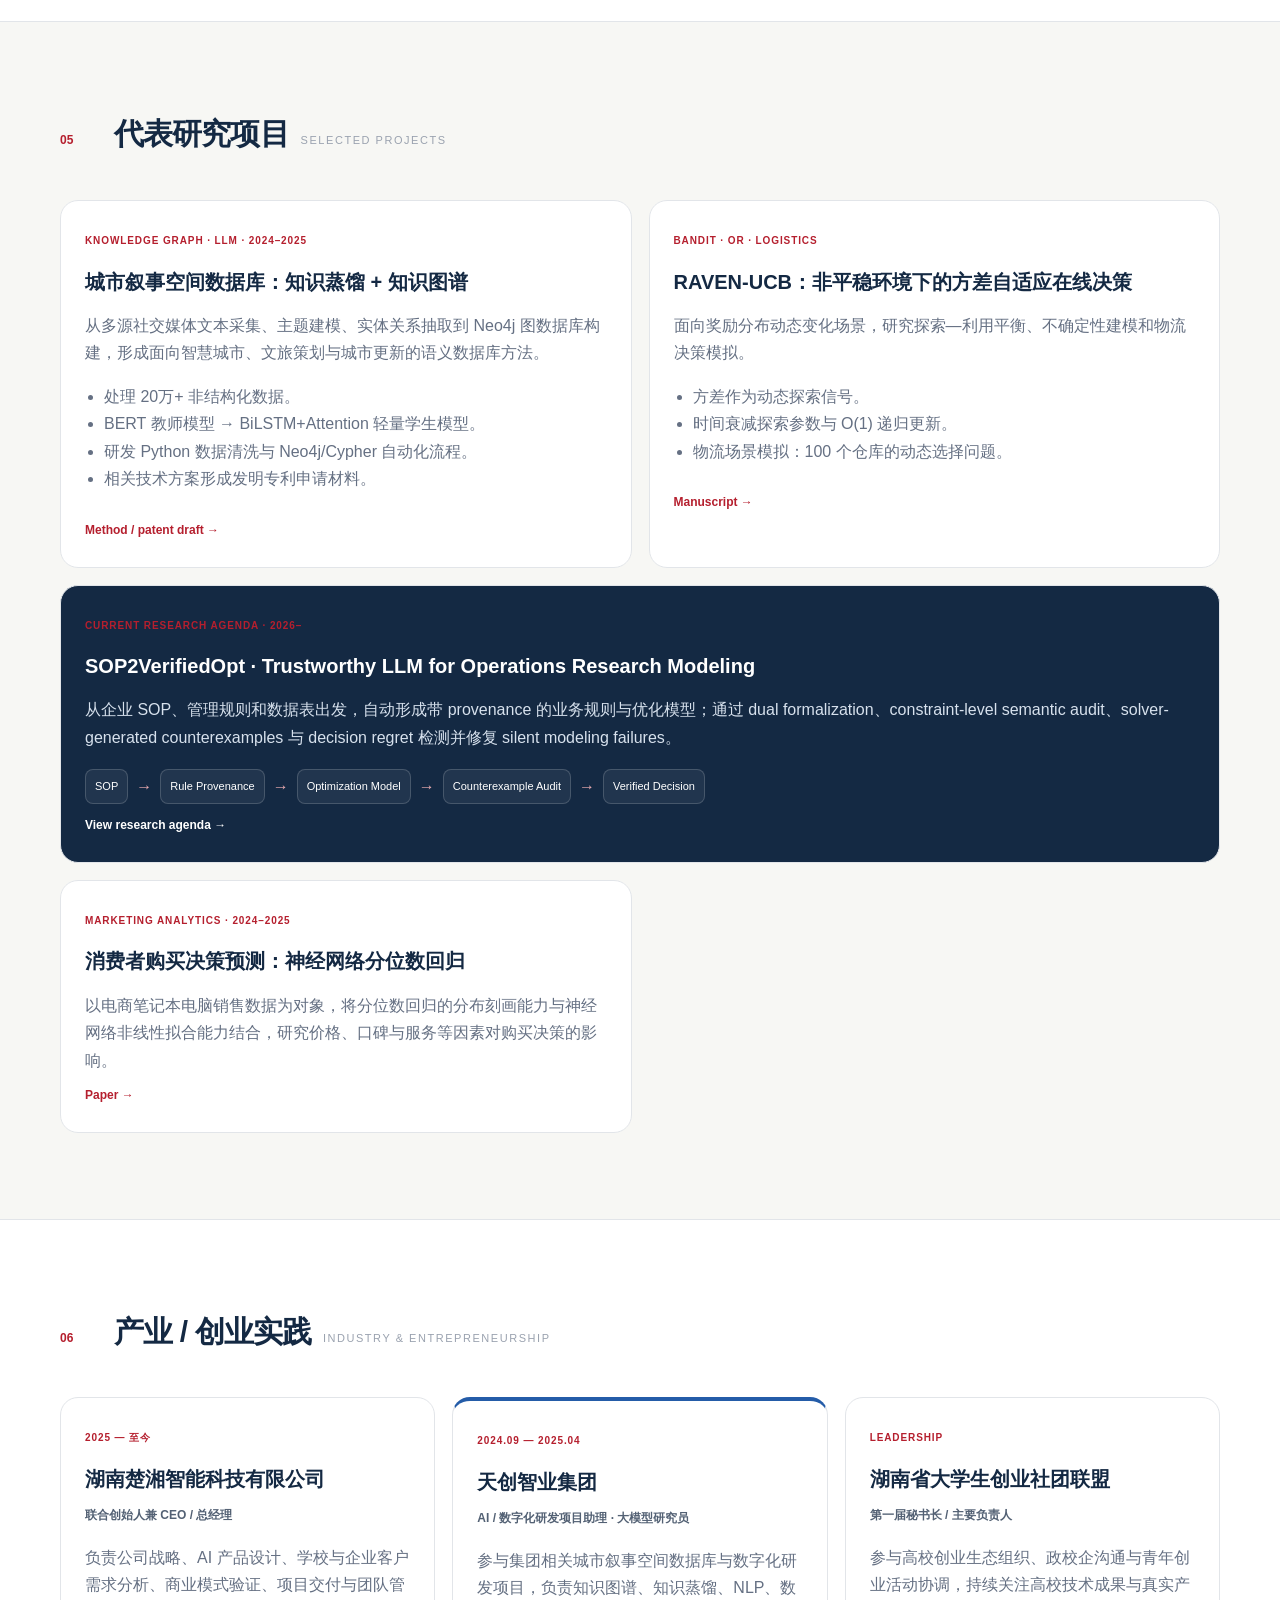
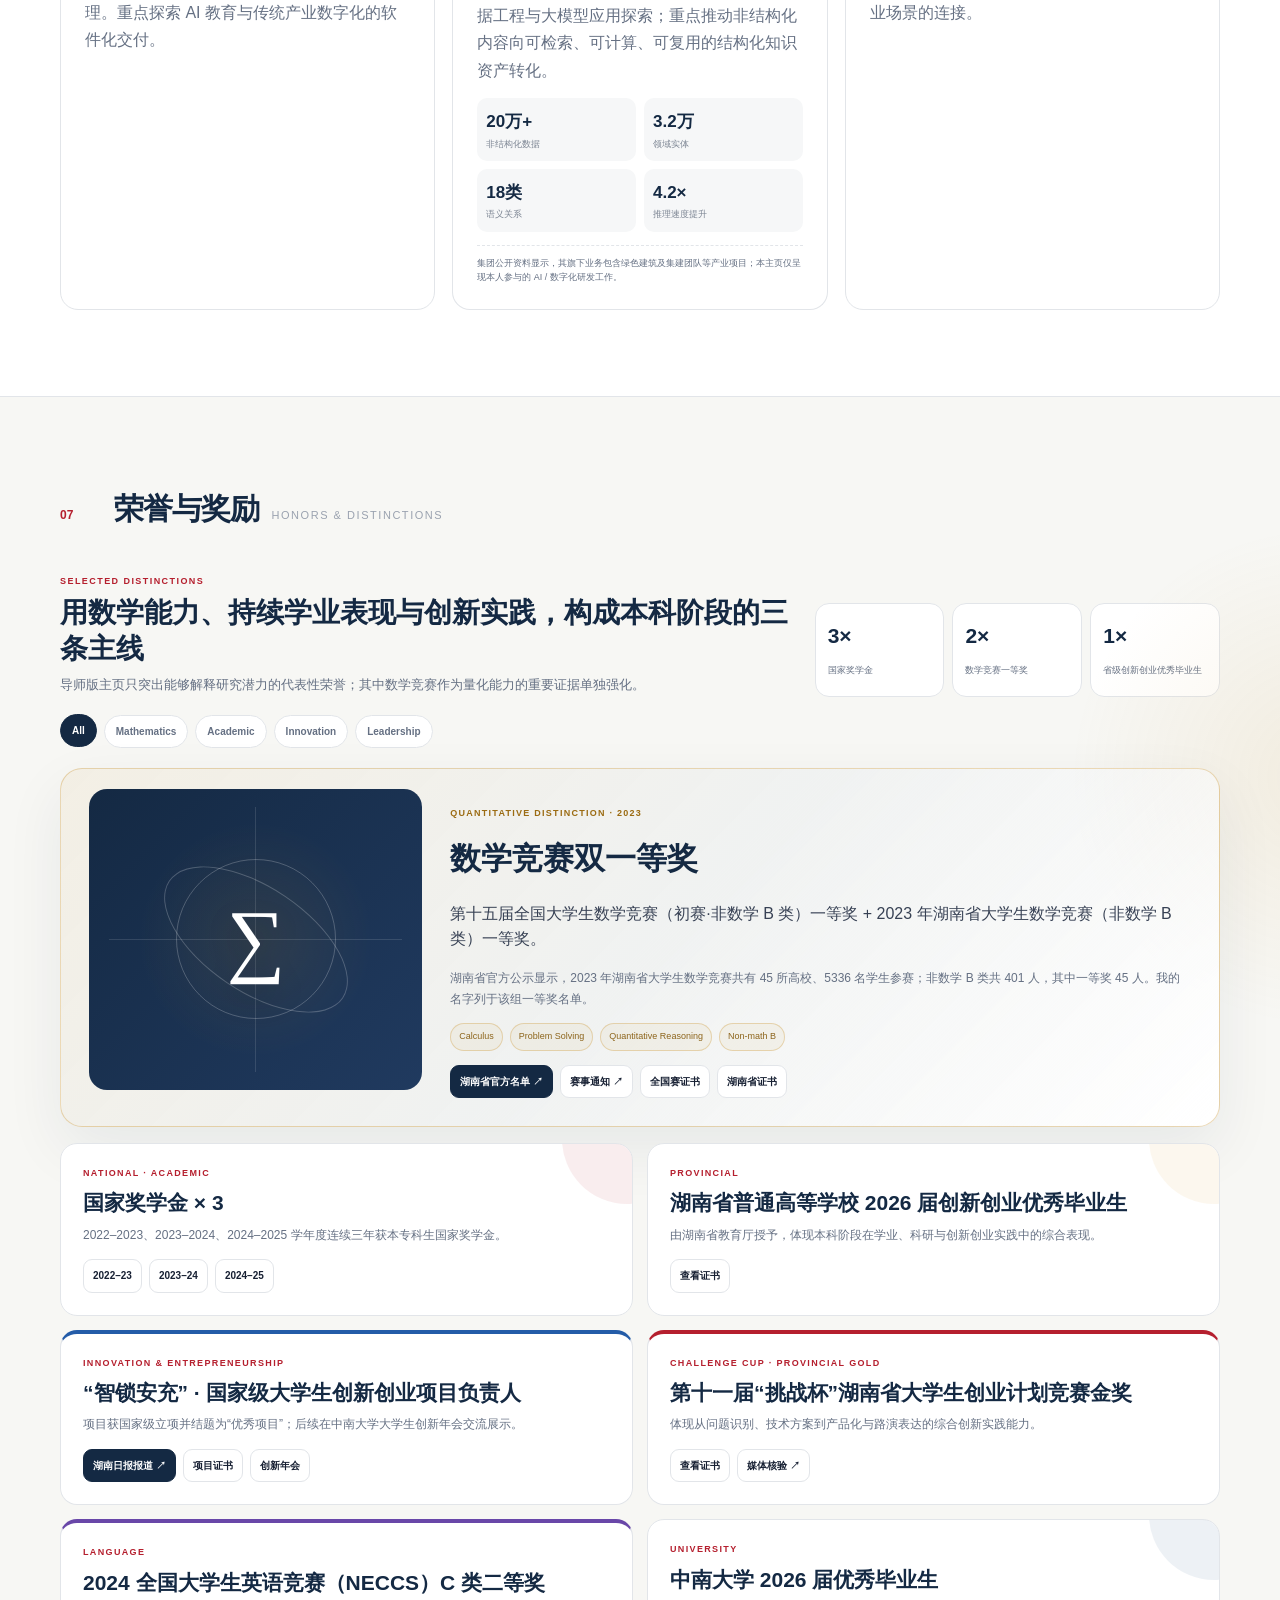
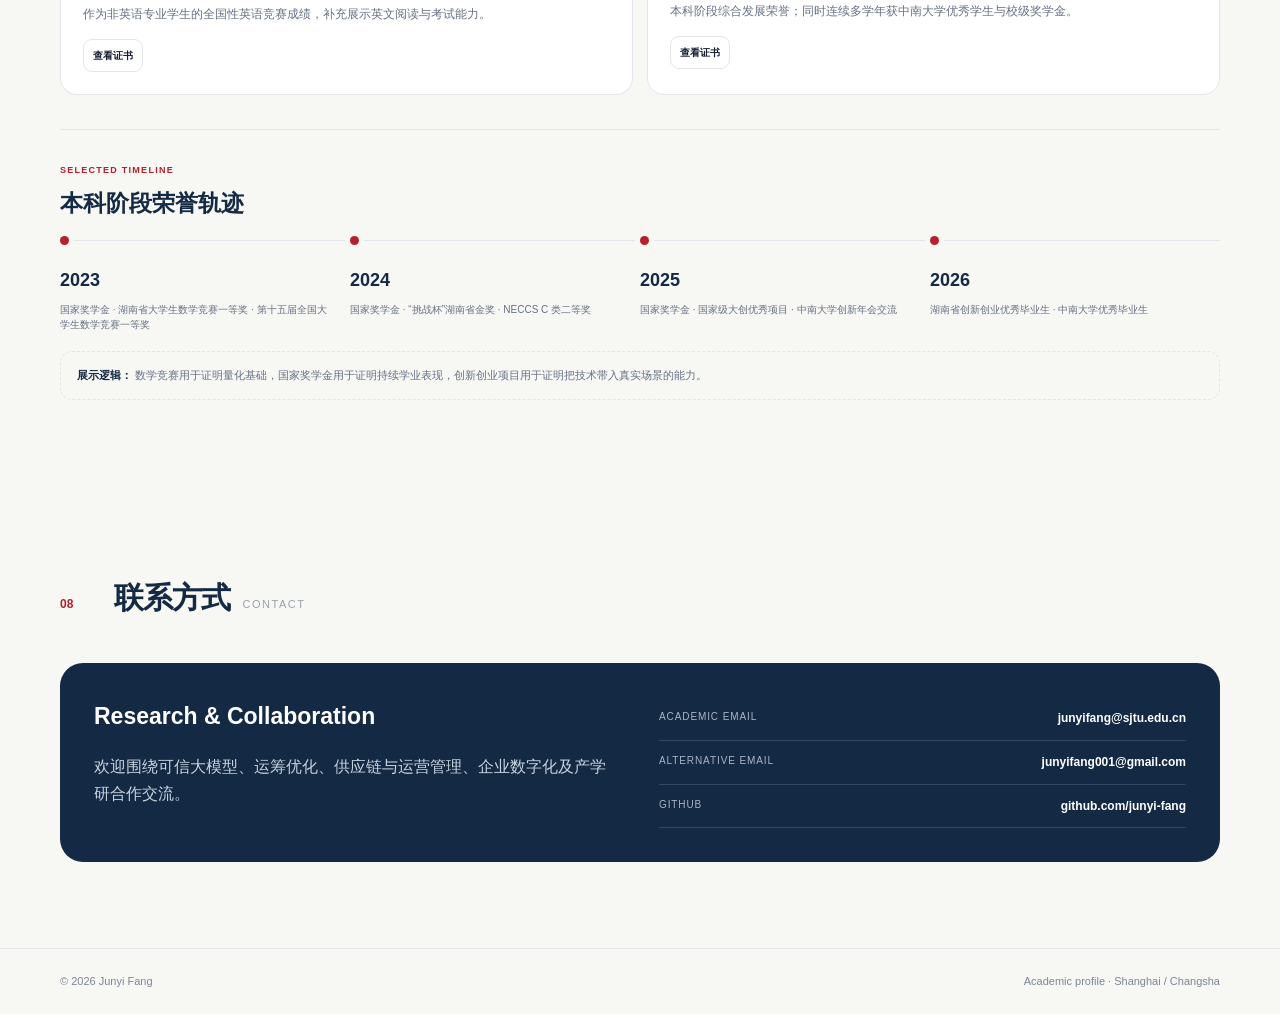
==== commit 130532f6: "Add files via upload" ====
--- a/index.html
+++ b/index.html
@@ -16,6 +16,7 @@
   <title>方珺逸 Junyi Fang | Academic Profile</title>
   <link rel="icon" href="assets/favicon.svg" type="image/svg+xml">
   <link rel="stylesheet" href="assets/styles.css">
+  <link rel="stylesheet" href="assets/v5.css">
 
   <script type="application/ld+json">
   {
@@ -95,7 +96,7 @@
         <div><strong data-count="1" data-prefix="#">#1</strong><span>本科专业排名</span></div>
         <div><strong data-count="3" data-suffix="×">3×</strong><span>连续三年国家奖学金</span></div>
         <div class="stat-honor"><strong>省优</strong><span>创新创业类优秀毕业生</span></div>
-        <div><strong>ACM</strong><span>Published Proceedings</span></div>
+        <div class="stat-math"><strong>2× A</strong><span>数学竞赛一等奖</span></div>
         <div><strong data-count="2026">2026</strong><span>SJTU Antai</span></div>
       </div>
     </div>
@@ -410,131 +411,122 @@
 </section>
 
 
-<section class="section honors-section" id="honors">
+
+<section class="section honors-section honors-v5" id="honors">
   <div class="container">
     <div class="section-title"><span>07</span><h2>荣誉与奖励</h2><p>Honors & Distinctions</p></div>
 
-    <div class="honors-intro">
+    <div class="honors-v5-head">
       <div>
         <p class="honors-kicker">SELECTED DISTINCTIONS</p>
-        <h3>本科阶段：连续三年国家奖学金 + 省级创新创业优秀毕业生</h3>
-        <p>核心荣誉优先展示学业表现、科研能力与创新创业实践；其余校级荣誉作为补充证据保留在下方。</p>
-      </div>
-      <div class="honors-verified">
-        <span>Verified evidence</span>
-        <strong>证书 + 官方公示 / 媒体报道</strong>
-      </div>
-    </div>
-
-    <div class="honor-feature-grid">
-      <article class="honor-feature national">
-        <div class="honor-label">NATIONAL</div>
+        <h3>用数学能力、持续学业表现与创新实践，构成本科阶段的三条主线</h3>
+        <p>导师版主页只突出能够解释研究潜力的代表性荣誉；其中数学竞赛作为量化能力的重要证据单独强化。</p>
+      </div>
+      <div class="honor-scoreboard">
+        <div><strong>3×</strong><span>国家奖学金</span></div>
+        <div><strong>2×</strong><span>数学竞赛一等奖</span></div>
+        <div><strong>1×</strong><span>省级创新创业优秀毕业生</span></div>
+      </div>
+    </div>
+
+    <div class="honor-filterbar" role="group" aria-label="荣誉筛选">
+      <button class="honor-filter active" data-honor-filter="all">All</button>
+      <button class="honor-filter" data-honor-filter="math">Mathematics</button>
+      <button class="honor-filter" data-honor-filter="academic">Academic</button>
+      <button class="honor-filter" data-honor-filter="innovation">Innovation</button>
+      <button class="honor-filter" data-honor-filter="leadership">Leadership</button>
+    </div>
+
+    <div class="math-spotlight honor-filter-item" data-honor-category="math">
+      <div class="math-visual" aria-hidden="true">
+        <div class="math-ring ring-1"></div><div class="math-ring ring-2"></div>
+        <div class="math-axis axis-x"></div><div class="math-axis axis-y"></div>
+        <div class="math-symbol">∑</div>
+      </div>
+      <div class="math-copy">
+        <span class="spotlight-label">QUANTITATIVE DISTINCTION · 2023</span>
+        <h3>数学竞赛双一等奖</h3>
+        <p class="math-lead">第十五届全国大学生数学竞赛（初赛·非数学 B 类）一等奖 + 2023 年湖南省大学生数学竞赛（非数学 B 类）一等奖。</p>
+        <p>湖南省官方公示显示，2023 年湖南省大学生数学竞赛共有 45 所高校、5336 名学生参赛；非数学 B 类共 401 人，其中一等奖 45 人。我的名字列于该组一等奖名单。</p>
+        <div class="math-badges"><span>Calculus</span><span>Problem Solving</span><span>Quantitative Reasoning</span><span>Non-math B</span></div>
+        <div class="honor-actions">
+          <a class="cert-btn strong-link" href="https://www.hnssxxh.org.cn/?p=564" target="_blank" rel="noopener">湖南省官方名单 ↗</a>
+          <a class="cert-btn" href="https://www.hnssxxh.org.cn/?p=516" target="_blank" rel="noopener">赛事通知 ↗</a>
+          <button class="cert-btn" data-cert-src="assets/certificates/cmc15-first-prize-nonmath-b.jpg" data-cert-title="第十五届全国大学生数学竞赛（非数学 B 类）一等奖">全国赛证书</button>
+          <button class="cert-btn" data-cert-src="assets/certificates/hunan-math-competition-first-prize-2023.jpg" data-cert-title="2023 年湖南省大学生数学竞赛（非数学 B 类）一等奖">湖南省证书</button>
+        </div>
+      </div>
+    </div>
+
+    <div class="honor-feature-grid v5-grid">
+      <article class="honor-feature national honor-filter-item" data-honor-category="academic">
+        <div class="honor-label">NATIONAL · ACADEMIC</div>
         <h3>国家奖学金 × 3</h3>
         <p>2022–2023、2023–2024、2024–2025 学年度连续三年获本专科生国家奖学金。</p>
-        <div class="honor-years"><span>2022–23</span><span>2023–24</span><span>2024–25</span></div>
         <div class="honor-actions">
-          <button class="cert-btn" data-cert-src="assets/certificates/national-scholarship-2022-2023.jpg" data-cert-title="2022–2023 学年度本专科生国家奖学金">2022–23 证书</button>
-          <a class="cert-btn" href="assets/certificates/national-scholarship-2023-2024.pdf" target="_blank" rel="noopener">2023–24 证书</a>
-          <button class="cert-btn" data-cert-src="assets/certificates/national-scholarship-2024-2025.jpg" data-cert-title="2024–2025 学年度本专科生国家奖学金">2024–25 证书</button>
-        </div>
-      </article>
-
-      <article class="honor-feature provincial">
+          <button class="cert-btn" data-cert-src="assets/certificates/national-scholarship-2022-2023.jpg" data-cert-title="2022–2023 学年度国家奖学金">2022–23</button>
+          <a class="cert-btn" href="assets/certificates/national-scholarship-2023-2024.pdf" target="_blank" rel="noopener">2023–24</a>
+          <button class="cert-btn" data-cert-src="assets/certificates/national-scholarship-2024-2025.jpg" data-cert-title="2024–2025 学年度国家奖学金">2024–25</button>
+        </div>
+      </article>
+
+      <article class="honor-feature provincial honor-filter-item" data-honor-category="academic leadership">
         <div class="honor-label">PROVINCIAL</div>
         <h3>湖南省普通高等学校 2026 届创新创业优秀毕业生</h3>
-        <p>湖南省教育厅授予；本科毕业阶段最具代表性的创新创业类综合荣誉之一。</p>
+        <p>由湖南省教育厅授予，体现本科阶段在学业、科研与创新创业实践中的综合表现。</p>
+        <div class="honor-actions"><button class="cert-btn" data-cert-src="assets/certificates/hunan-innovation-entrepreneurship-outstanding-graduate-2026.jpg" data-cert-title="湖南省普通高等学校 2026 届创新创业优秀毕业生">查看证书</button></div>
+      </article>
+
+      <article class="honor-feature innovation-main honor-filter-item" data-honor-category="innovation">
+        <div class="honor-label">INNOVATION & ENTREPRENEURSHIP</div>
+        <h3>“智锁安充” · 国家级大学生创新创业项目负责人</h3>
+        <p>项目获国家级立项并结题为“优秀项目”；后续在中南大学大学生创新年会交流展示。</p>
         <div class="honor-actions">
-          <button class="cert-btn" data-cert-src="assets/certificates/hunan-innovation-entrepreneurship-outstanding-graduate-2026.jpg" data-cert-title="湖南省普通高等学校 2026 届创新创业优秀毕业生">查看证书</button>
-          <a class="cert-btn" href="https://xgw.csu.edu.cn/info/1007/16234.htm" target="_blank" rel="noopener">中南大学公示 ↗</a>
-        </div>
-      </article>
-
-      <article class="honor-feature university">
+          <a class="cert-btn strong-link" href="https://m.voc.com.cn/xhn/news/202601/31287934.html" target="_blank" rel="noopener">湖南日报报道 ↗</a>
+          <button class="cert-btn" data-cert-src="assets/certificates/national-innovation-project-excellent-2025.jpg" data-cert-title="中南大学大学生创新创业项目国家级立项（优秀项目）">项目证书</button>
+          <button class="cert-btn" data-cert-src="assets/certificates/csu-innovation-annual-conference-2025.jpg" data-cert-title="2025 年中南大学大学生创新年会交流证书">创新年会</button>
+        </div>
+      </article>
+
+      <article class="honor-feature challenge honor-filter-item" data-honor-category="innovation">
+        <div class="honor-label">CHALLENGE CUP · PROVINCIAL GOLD</div>
+        <h3>第十一届“挑战杯”湖南省大学生创业计划竞赛金奖</h3>
+        <p>体现从问题识别、技术方案到产品化与路演表达的综合创新实践能力。</p>
+        <div class="honor-actions">
+          <a class="cert-btn" href="assets/certificates/challenge-cup-hunan-gold-2024.pdf" target="_blank" rel="noopener">查看证书</a>
+          <a class="cert-btn" href="https://m.voc.com.cn/xhn/news/202601/31287934.html" target="_blank" rel="noopener">媒体核验 ↗</a>
+        </div>
+      </article>
+
+      <article class="honor-feature english honor-filter-item" data-honor-category="academic">
+        <div class="honor-label">LANGUAGE</div>
+        <h3>2024 全国大学生英语竞赛（NECCS）C 类二等奖</h3>
+        <p>作为非英语专业学生的全国性英语竞赛成绩，补充展示英文阅读与考试能力。</p>
+        <div class="honor-actions"><button class="cert-btn" data-cert-src="assets/certificates/neccs-2024-second-prize.jpg" data-cert-title="2024 全国大学生英语竞赛（NECCS）C 类二等奖">查看证书</button></div>
+      </article>
+
+      <article class="honor-feature university honor-filter-item" data-honor-category="academic leadership">
         <div class="honor-label">UNIVERSITY</div>
         <h3>中南大学 2026 届优秀毕业生</h3>
-        <p>由中南大学授予，体现本科阶段综合学业、科研、实践与发展表现。</p>
-        <div class="honor-actions">
-          <button class="cert-btn" data-cert-src="assets/certificates/csu-outstanding-graduate-2026.jpg" data-cert-title="中南大学 2026 届优秀毕业生">查看证书</button>
-          <a class="cert-btn" href="https://xgw.csu.edu.cn/info/1007/16234.htm" target="_blank" rel="noopener">学校公示 ↗</a>
-        </div>
-      </article>
-
-      <article class="honor-feature academic">
-        <div class="honor-label">ACADEMIC</div>
-        <h3>中南大学优秀学生 × 3（含 2024–2025 学年官方公示）</h3>
-        <p>已留存 2022–2023、2023–2024 学年证书；2024–2025 学年商学院官方评优公示中继续入选“优秀学生”。</p>
-        <div class="honor-actions">
-          <button class="cert-btn" data-cert-src="assets/certificates/csu-outstanding-student-2022-2023.jpg" data-cert-title="中南大学 2022–2023 学年优秀学生">2022–23 证书</button>
-          <button class="cert-btn" data-cert-src="assets/certificates/csu-outstanding-student-2023-2024.jpg" data-cert-title="中南大学 2023–2024 学年优秀学生">2023–24 证书</button>
-          <a class="cert-btn" href="https://bs.csu.edu.cn/bks/info/1069/3509.htm" target="_blank" rel="noopener">2024–25 公示 ↗</a>
-        </div>
-      </article>
-    </div>
-
-    <div class="honor-evidence-title">
-      <span>ADDITIONAL CAMPUS HONORS</span>
-      <h3>其他代表性荣誉</h3>
-    </div>
-
-    <div class="honor-evidence-grid">
-      <article>
-        <div class="evidence-icon">A+</div>
-        <h4>中南大学学年一等奖学金</h4>
-        <p>2022–2023、2023–2024 连续两学年。</p>
-        <div class="honor-actions">
-          <button class="cert-btn" data-cert-src="assets/certificates/csu-scholarship-first-2022-2023.jpg" data-cert-title="中南大学 2022–2023 学年一等奖学金">2022–23</button>
-          <button class="cert-btn" data-cert-src="assets/certificates/csu-scholarship-first-2023-2024.jpg" data-cert-title="中南大学 2023–2024 学年一等奖学金">2023–24</button>
-        </div>
-      </article>
-
-      <article>
-        <div class="evidence-icon">A</div>
-        <h4>中南大学学年二等奖学金</h4>
-        <p>2024–2025 学年度。</p>
-        <div class="honor-actions">
-          <button class="cert-btn" data-cert-src="assets/certificates/csu-scholarship-second-2024-2025.jpg" data-cert-title="中南大学 2024–2025 学年二等奖学金">查看证书</button>
-        </div>
-      </article>
-
-      <article>
-        <div class="evidence-icon">CYL</div>
-        <h4>中南大学优秀共青团员</h4>
-        <p>2024–2025 学年度五四评优。</p>
-        <div class="honor-actions">
-          <button class="cert-btn" data-cert-src="assets/certificates/csu-outstanding-league-member-2024-2025.jpg" data-cert-title="中南大学 2024–2025 学年度优秀共青团员">查看证书</button>
-          <a class="cert-btn" href="https://bs.csu.edu.cn/info/1045/24620.htm" target="_blank" rel="noopener">学院公示 ↗</a>
-        </div>
-      </article>
-
-      <article>
-        <div class="evidence-icon">48</div>
-        <h4>党校第 48 期入党积极分子培训班 · 优秀学员标兵</h4>
-        <p>中共中南大学委员会党校授予。</p>
-        <div class="honor-actions">
-          <button class="cert-btn" data-cert-src="assets/certificates/party-school-outstanding-trainee-2023.jpg" data-cert-title="中南大学党校第 48 期入党积极分子培训班优秀学员标兵">查看证书</button>
-        </div>
-      </article>
-
-      <article>
-        <div class="evidence-icon">M</div>
-        <h4>中南大学统计建模大赛一等奖</h4>
-        <p>汽车召回主题演变与预警机制研究项目。</p>
-        <a class="cert-btn" href="#research">查看科研项目 ↑</a>
-      </article>
-
-      <article>
-        <div class="evidence-icon">🏆</div>
-        <h4>国家级 / 省级竞赛代表奖项</h4>
-        <p>全国高校商业精英挑战赛全国一等奖 × 2；“挑战杯”湖南省金奖；全国大学生数学竞赛一等奖（非数学类）。</p>
-      </article>
-    </div>
-
-    <div class="honors-note">
-      <strong>展示原则：</strong>
-      导师版主页仅突出与学术潜力、研究能力和创新实践相关的代表荣誉；完整证书材料保留作核验，不以“证书墙”替代研究成果。
-    </div>
-  </div>
-</section>
+        <p>本科阶段综合发展荣誉；同时连续多学年获中南大学优秀学生与校级奖学金。</p>
+        <div class="honor-actions"><button class="cert-btn" data-cert-src="assets/certificates/csu-outstanding-graduate-2026.jpg" data-cert-title="中南大学 2026 届优秀毕业生">查看证书</button></div>
+      </article>
+    </div>
+
+    <div class="honor-timeline-wrap">
+      <div class="honor-evidence-title"><span>SELECTED TIMELINE</span><h3>本科阶段荣誉轨迹</h3></div>
+      <div class="honor-timeline">
+        <div class="honor-year"><b>2023</b><span>国家奖学金 · 湖南省大学生数学竞赛一等奖 · 第十五届全国大学生数学竞赛一等奖</span></div>
+        <div class="honor-year"><b>2024</b><span>国家奖学金 · “挑战杯”湖南省金奖 · NECCS C 类二等奖</span></div>
+        <div class="honor-year"><b>2025</b><span>国家奖学金 · 国家级大创优秀项目 · 中南大学创新年会交流</span></div>
+        <div class="honor-year"><b>2026</b><span>湖南省创新创业优秀毕业生 · 中南大学优秀毕业生</span></div>
+      </div>
+    </div>
+
+    <div class="honors-note"><strong>展示逻辑：</strong> 数学竞赛用于证明量化基础，国家奖学金用于证明持续学业表现，创新创业项目用于证明把技术带入真实场景的能力。</div>
+  </div>
+</section>
+
 
 
 <section class="section contact" id="contact">
@@ -587,5 +579,6 @@
 
 <footer><div class="container footer"><span>© <span id="year"></span> Junyi Fang</span><span>Academic profile · Shanghai / Changsha</span></div></footer>
 <script src="assets/script.js"></script>
+<script src="assets/v5.js"></script>
 </body>
 </html>
--- a/assets/v5.css
+++ b/assets/v5.css
@@ -0,0 +1,17 @@
+
+:root{--gold:#c9922e;--purple:#6947a8}
+.stat-math{border-color:rgba(201,146,46,.34)!important;background:linear-gradient(135deg,rgba(201,146,46,.09),var(--glass))!important}.stat-math strong{color:#9b6b12!important}
+.honors-v5{position:relative;overflow:hidden}.honors-v5:before{content:"";position:absolute;width:520px;height:520px;border-radius:50%;right:-300px;top:120px;background:radial-gradient(circle,rgba(201,146,46,.10),transparent 68%);pointer-events:none}
+.honors-v5-head{display:grid;grid-template-columns:1.45fr .8fr;gap:20px;align-items:end;margin-bottom:18px}.honors-v5-head h3{font-size:28px;line-height:1.28;margin:0 0 8px;color:var(--navy)}.honors-v5-head>div:first-child>p:last-child{margin:0;color:var(--muted);font-size:13px}
+.honor-scoreboard{display:grid;grid-template-columns:repeat(3,1fr);gap:8px}.honor-scoreboard>div{border:1px solid var(--line);border-radius:14px;padding:14px 12px;background:var(--paper)}.honor-scoreboard strong{display:block;font-size:21px;color:var(--navy)}.honor-scoreboard span{font-size:9px;color:var(--muted)}
+.honor-filterbar{display:flex;gap:7px;flex-wrap:wrap;margin:18px 0 20px}.honor-filter{appearance:none;border:1px solid var(--line);background:var(--paper);color:var(--muted);border-radius:999px;padding:7px 11px;font:inherit;font-size:10px;font-weight:800;cursor:pointer;transition:all var(--transition)}.honor-filter:hover,.honor-filter.active{background:var(--navy);border-color:var(--navy);color:#fff;transform:translateY(-1px)}.honor-filter-item.honor-hidden{display:none!important}
+.math-spotlight{position:relative;display:grid;grid-template-columns:.72fr 1.6fr;gap:28px;border:1px solid rgba(201,146,46,.35);border-radius:22px;padding:28px;margin-bottom:16px;background:linear-gradient(135deg,rgba(201,146,46,.075),rgba(36,92,168,.03),var(--paper));overflow:hidden;box-shadow:0 22px 60px rgba(20,41,67,.07)}
+.math-spotlight:after{content:"";position:absolute;inset:0;background:linear-gradient(115deg,transparent 35%,rgba(255,255,255,.35),transparent 60%);transform:translateX(-120%);animation:mathShine 7s ease-in-out infinite;pointer-events:none}@keyframes mathShine{0%,72%{transform:translateX(-120%)}88%,100%{transform:translateX(120%)}}
+.math-visual{position:relative;min-height:240px;border-radius:18px;background:radial-gradient(circle at center,rgba(201,146,46,.12),transparent 52%),linear-gradient(135deg,#142943,#203a5f);overflow:hidden;display:grid;place-items:center}.math-symbol{position:relative;z-index:3;font-family:Georgia,serif;font-size:82px;color:#fff;text-shadow:0 12px 30px rgba(0,0,0,.2);animation:mathFloat 4.8s ease-in-out infinite}@keyframes mathFloat{50%{transform:translateY(-8px) rotate(-2deg)}}.math-ring{position:absolute;border:1px solid rgba(255,255,255,.22);border-radius:50%}.ring-1{width:160px;height:160px;animation:spin 14s linear infinite}.ring-2{width:210px;height:105px;transform:rotate(34deg);animation:spinReverse 18s linear infinite}.math-axis{position:absolute;background:rgba(255,255,255,.12)}.axis-x{width:88%;height:1px}.axis-y{height:88%;width:1px}@keyframes spin{to{transform:rotate(360deg)}}@keyframes spinReverse{to{transform:rotate(-326deg)}}
+.spotlight-label{font-size:9px;letter-spacing:.14em;color:#9b6b12;font-weight:900}.math-copy h3{font-size:31px;margin:7px 0 8px;color:var(--navy)}.math-lead{font-size:16px!important;color:#374154!important;line-height:1.6}.math-copy p{font-size:12px;color:var(--muted)}.math-badges{display:flex;flex-wrap:wrap;gap:7px;margin-top:14px}.math-badges span{font-size:9px;border:1px solid rgba(201,146,46,.32);border-radius:999px;padding:5px 8px;color:#8c641b;background:rgba(201,146,46,.06)}.strong-link{background:var(--navy)!important;color:#fff!important;border-color:var(--navy)!important}
+.v5-grid{grid-template-columns:repeat(2,1fr)}.innovation-main{border-top:4px solid var(--blue)}.challenge{border-top:4px solid var(--accent)}.english{border-top:4px solid var(--purple)}
+.honor-timeline-wrap{margin-top:34px}.honor-timeline{position:relative;display:grid;grid-template-columns:repeat(4,1fr);gap:0;margin-top:14px;border-top:1px solid var(--line)}.honor-year{position:relative;padding:24px 16px 0 0}.honor-year:before{content:"";position:absolute;top:-5px;left:0;width:9px;height:9px;border-radius:50%;background:var(--accent);box-shadow:0 0 0 5px var(--bg)}.honor-year b{display:block;color:var(--navy);font-size:18px}.honor-year span{display:block;margin-top:6px;color:var(--muted);font-size:10px;line-height:1.55}
+html[data-theme="dark"] .honors-v5-head h3,html[data-theme="dark"] .honor-scoreboard strong,html[data-theme="dark"] .math-copy h3,html[data-theme="dark"] .honor-year b{color:var(--ink)}html[data-theme="dark"] .math-lead{color:#d6dfeb!important}html[data-theme="dark"] .math-spotlight{background:linear-gradient(135deg,rgba(201,146,46,.08),rgba(122,178,255,.04),var(--paper))}html[data-theme="dark"] .honor-year:before{box-shadow:0 0 0 5px var(--bg)}
+.honor-focus{animation:honorFocus .55s var(--ease) both}@keyframes honorFocus{from{opacity:.35;transform:scale(.985)}to{opacity:1;transform:none}}
+@media(max-width:960px){.honors-v5-head{grid-template-columns:1fr}.math-spotlight{grid-template-columns:1fr}.math-visual{min-height:190px}.honor-timeline{grid-template-columns:repeat(2,1fr);row-gap:26px}.v5-grid{grid-template-columns:1fr}}
+@media(max-width:680px){.honor-scoreboard{grid-template-columns:1fr}.honor-timeline{grid-template-columns:1fr;border-top:0}.honor-year{border-left:1px solid var(--line);padding:0 0 24px 18px}.honor-year:before{top:5px;left:-5px}.math-copy h3{font-size:25px}}
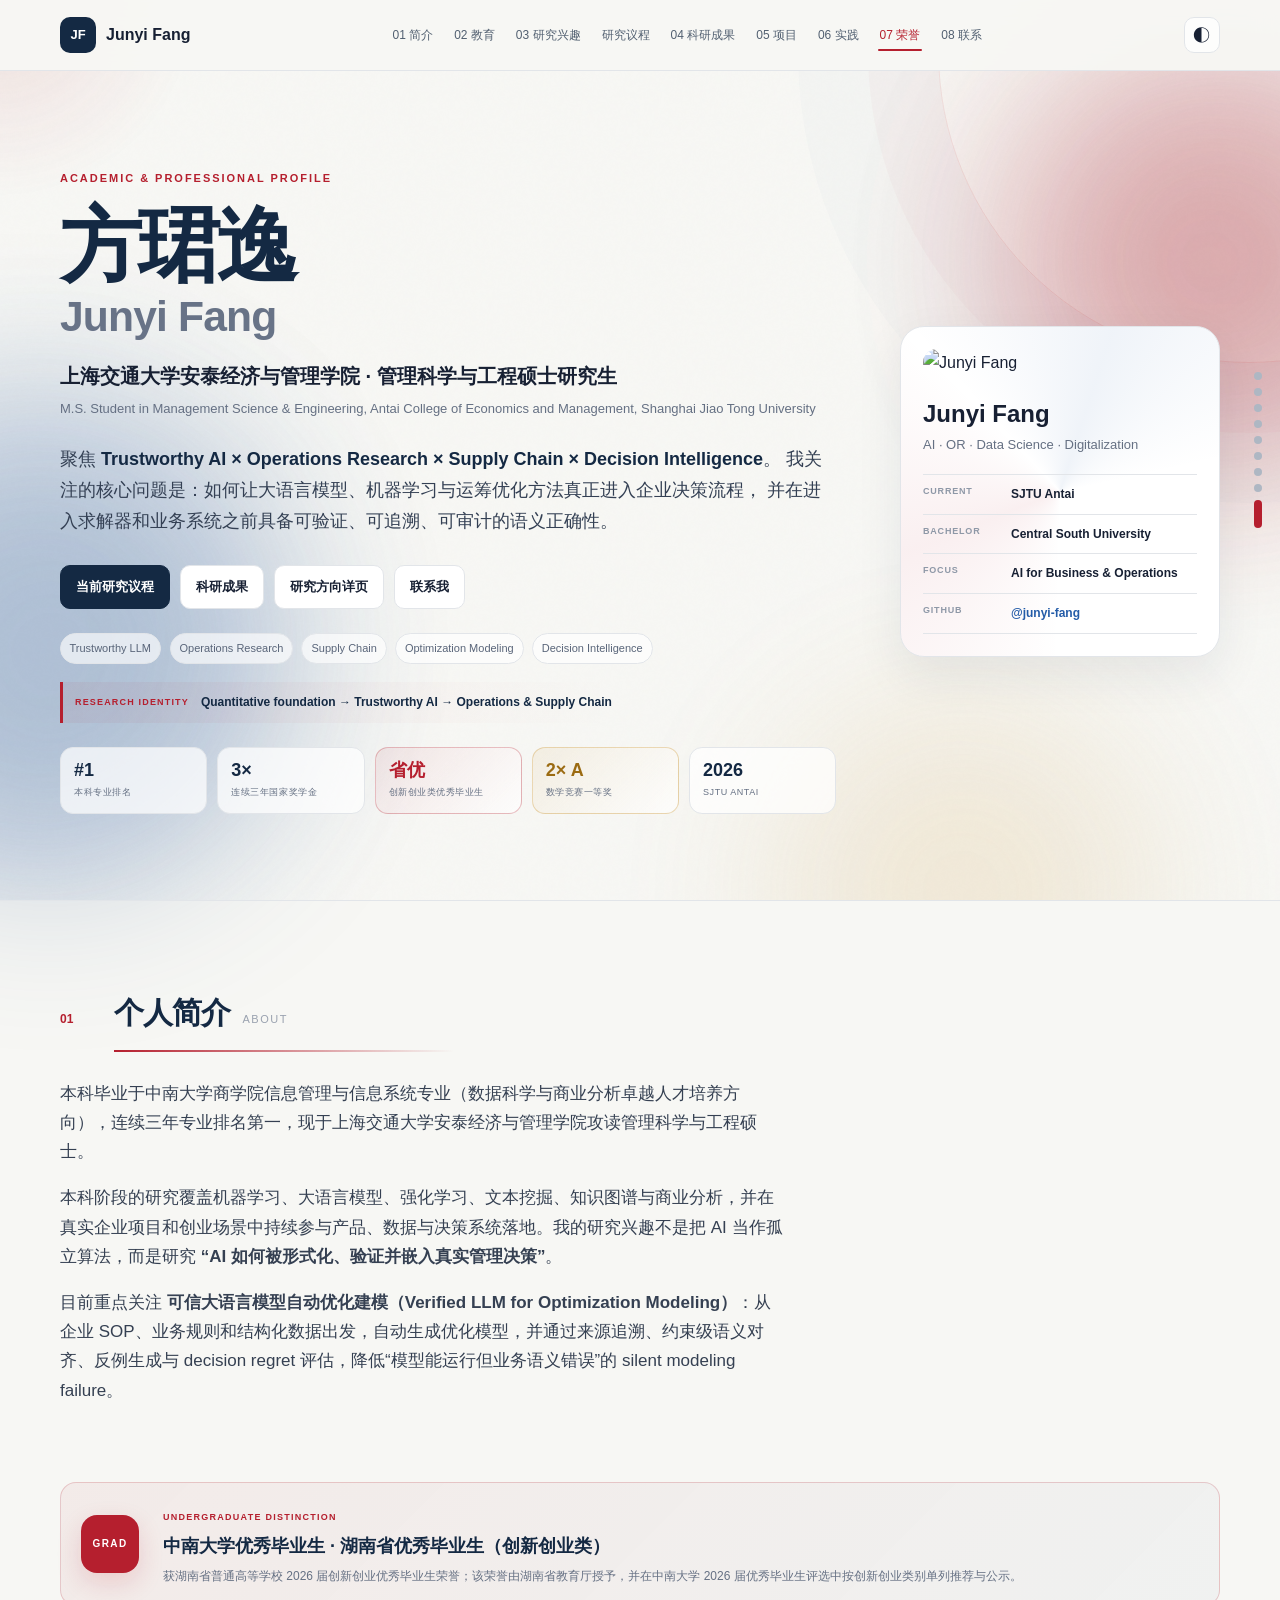
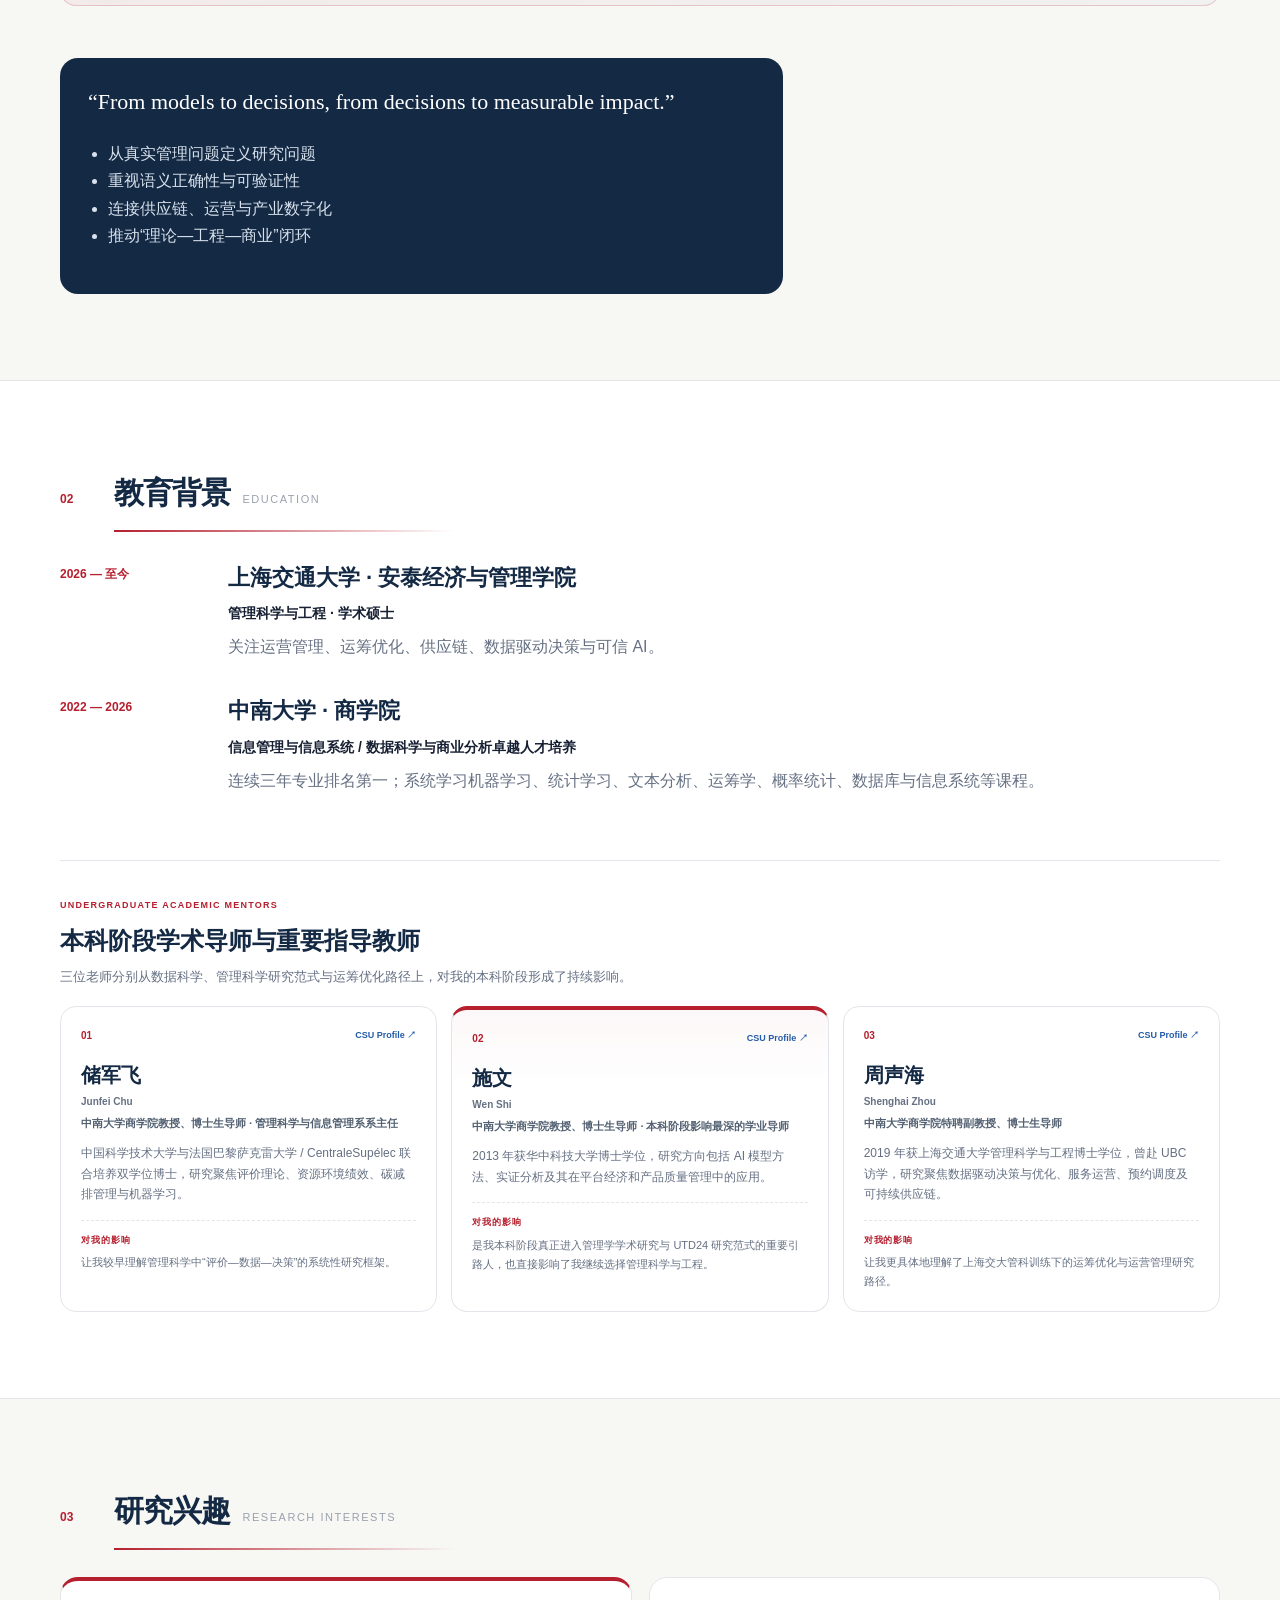
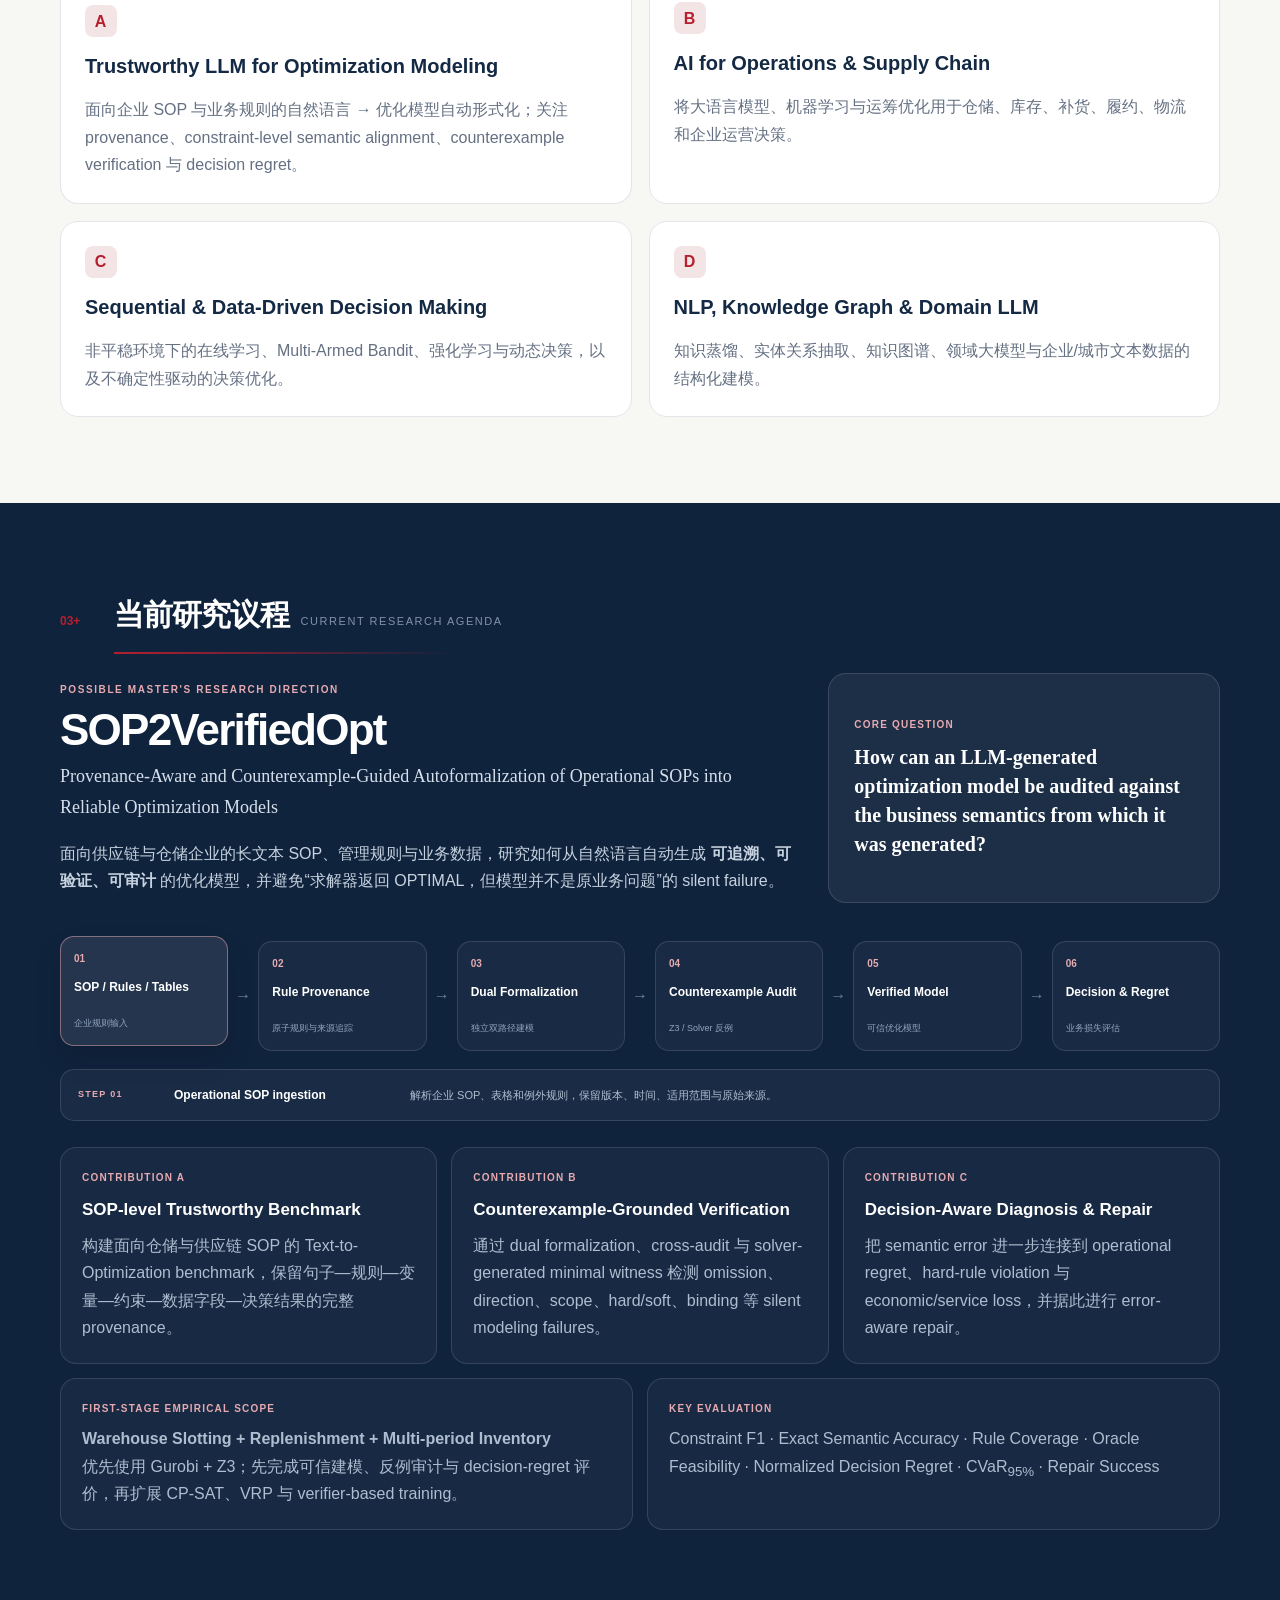
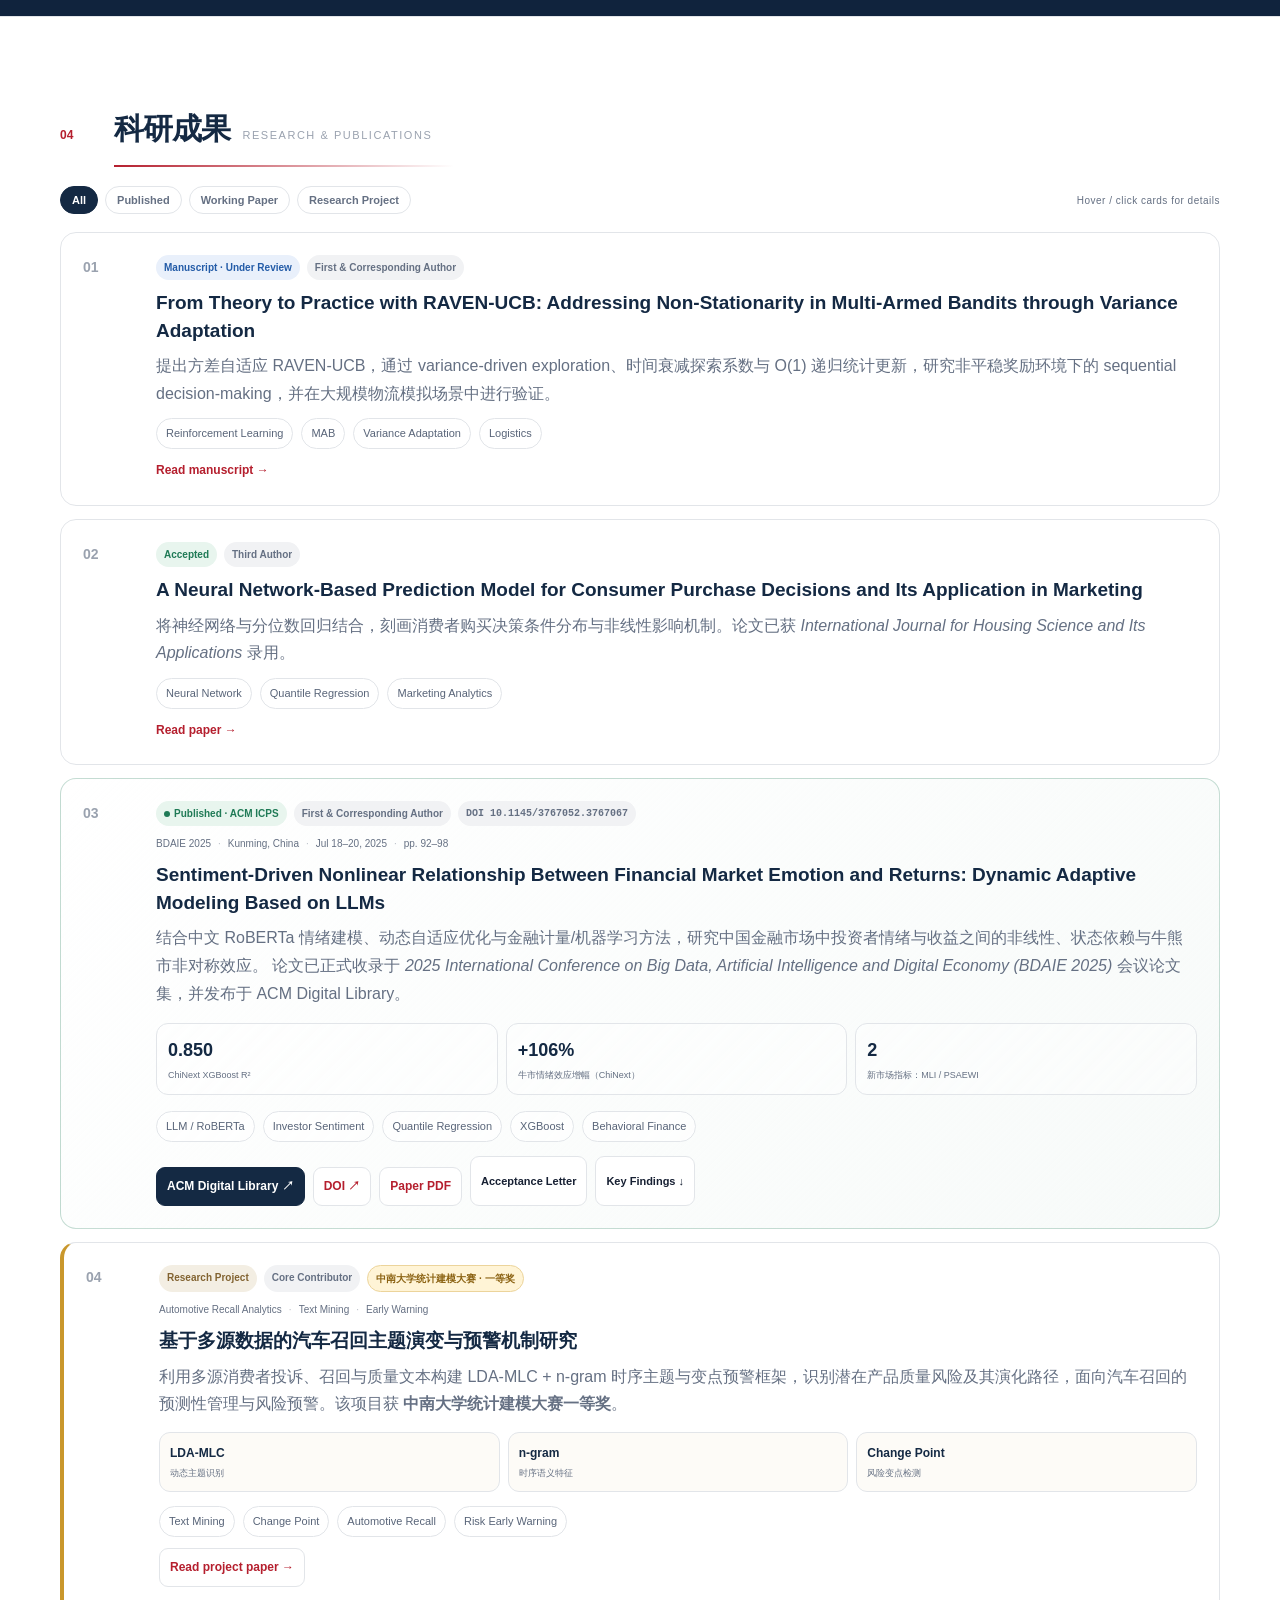
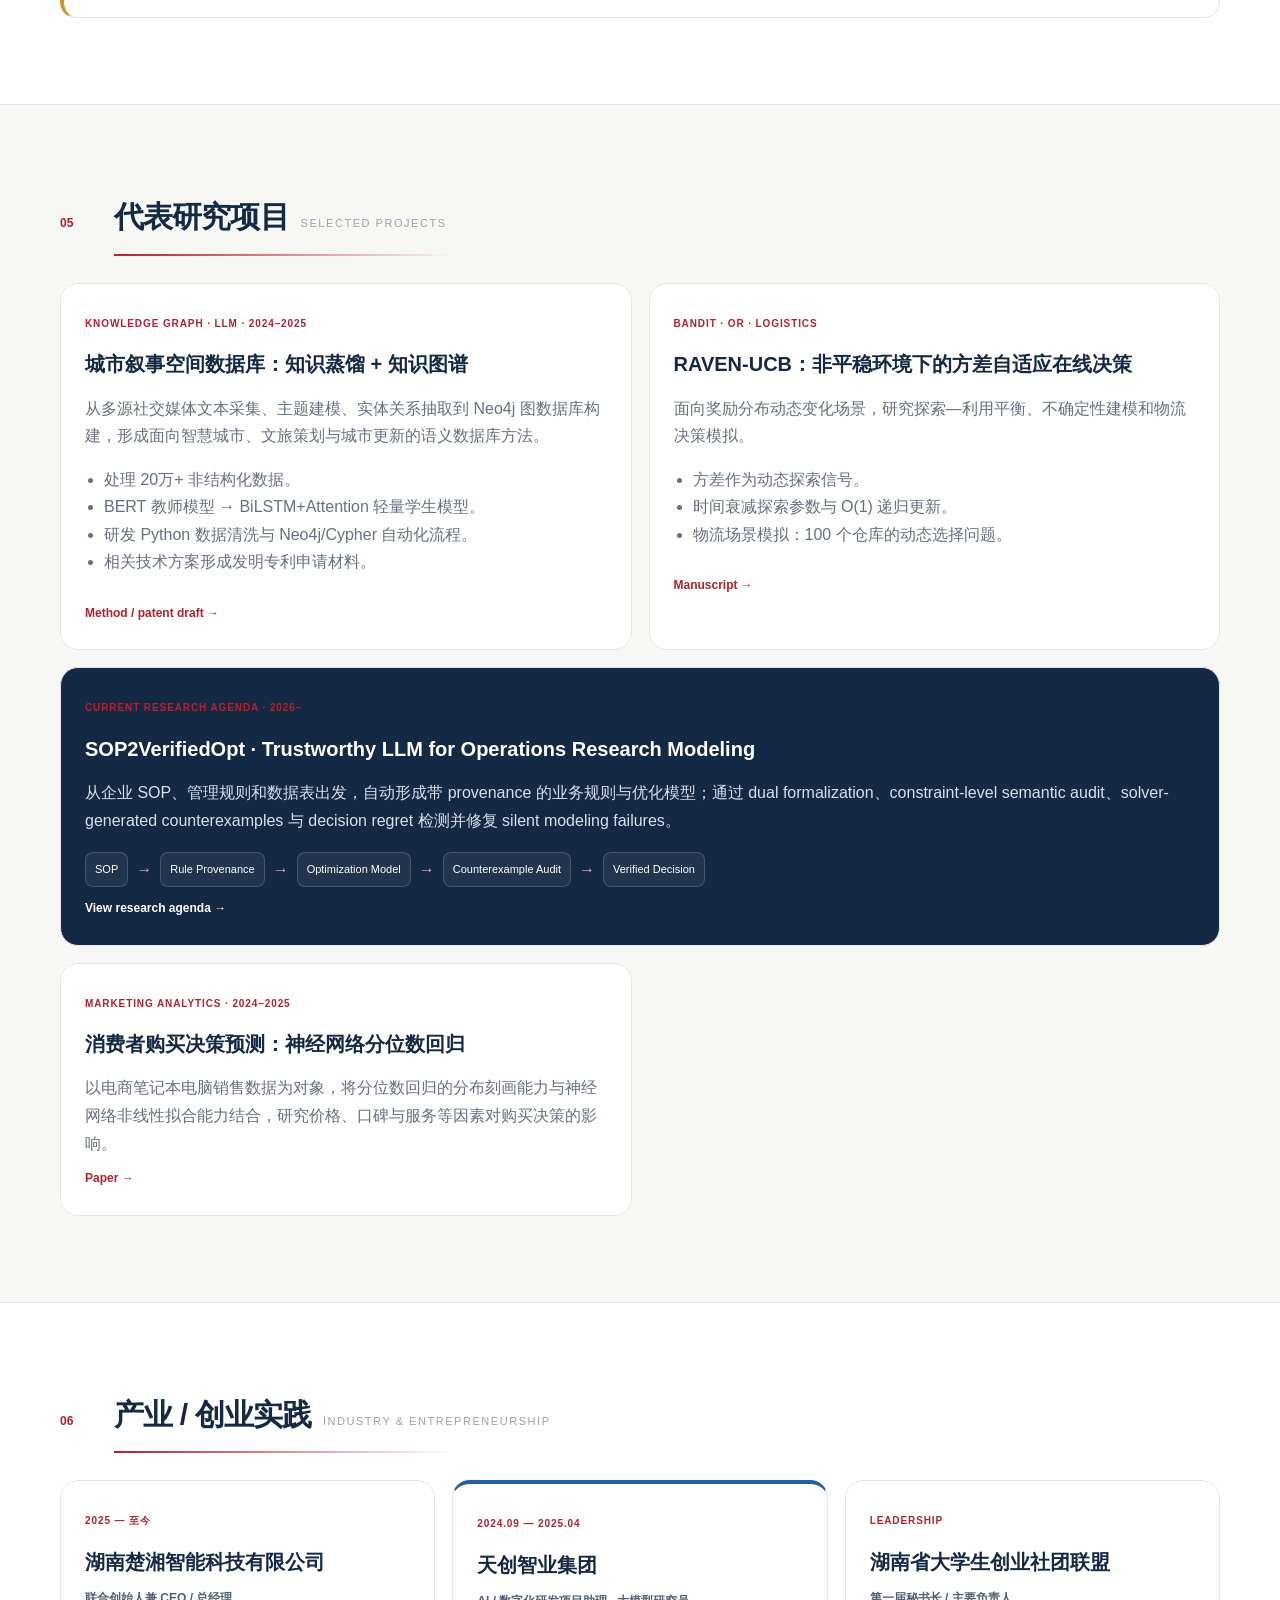
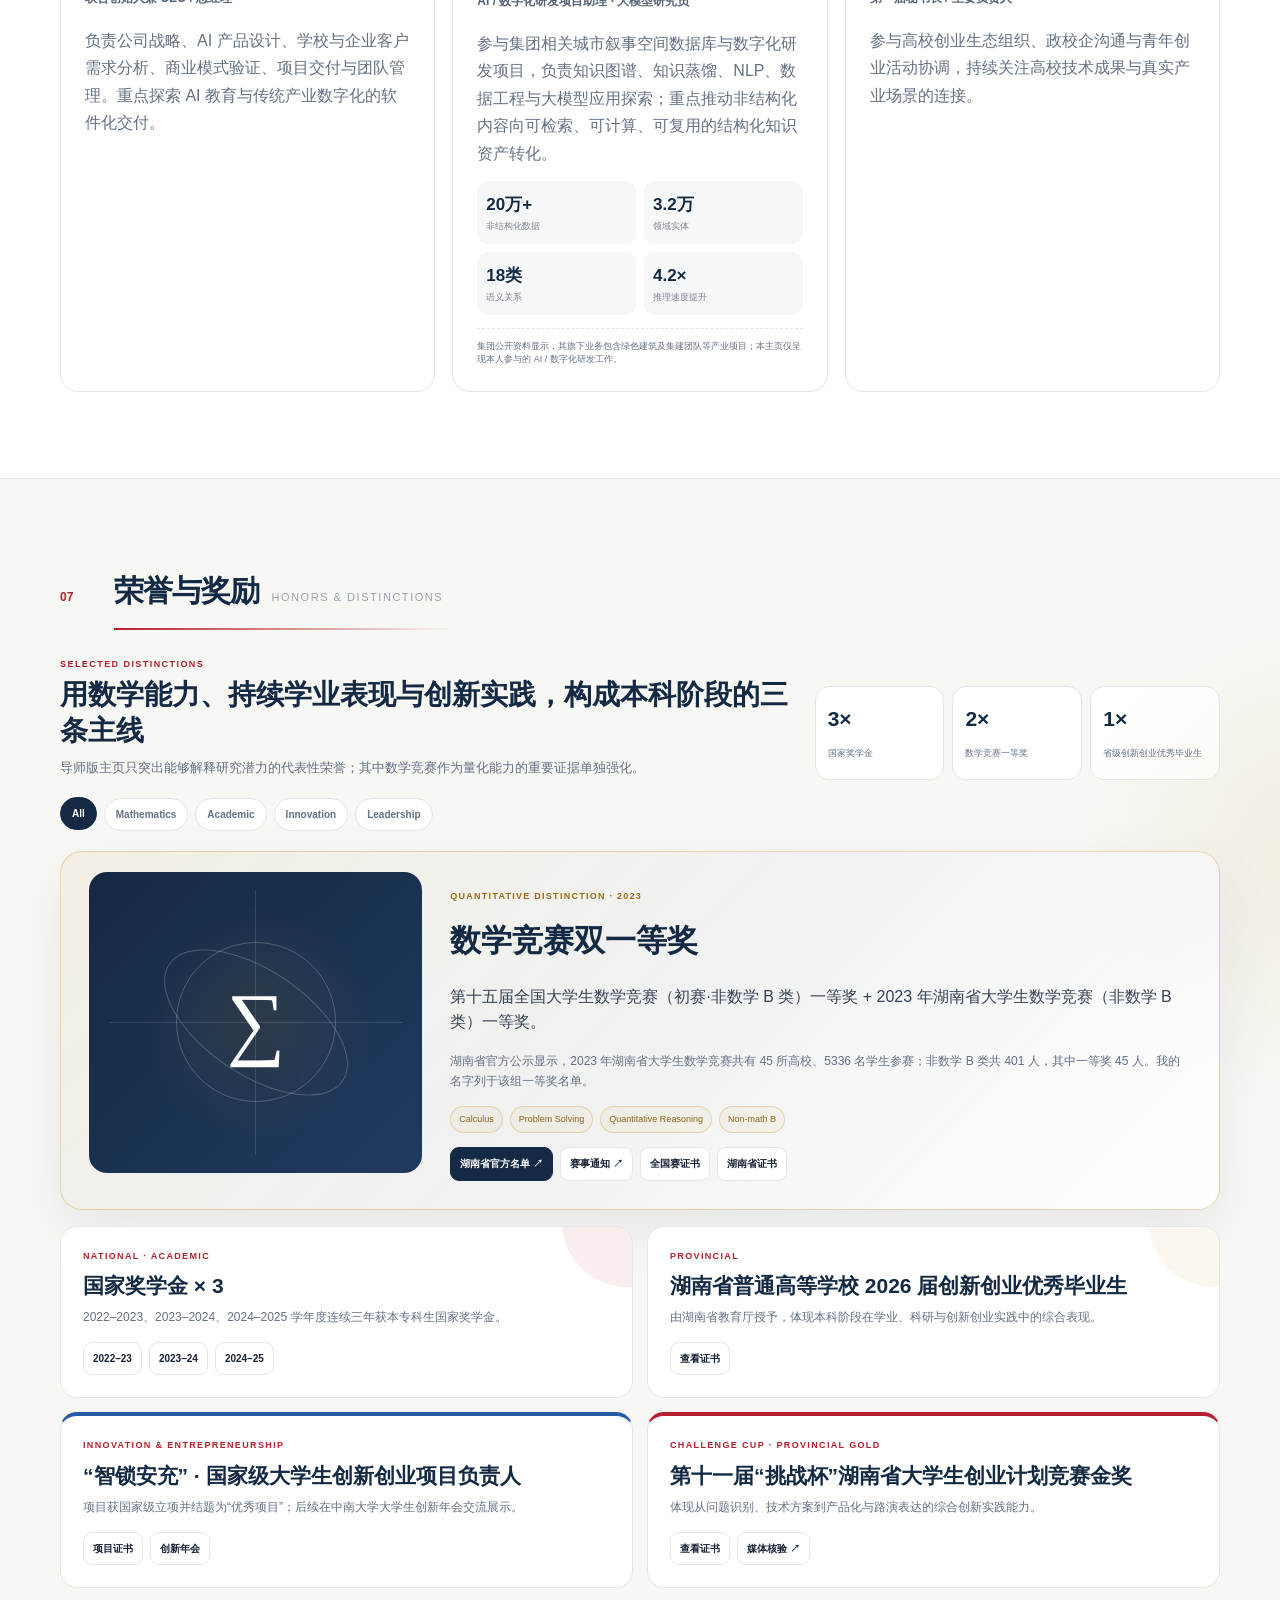
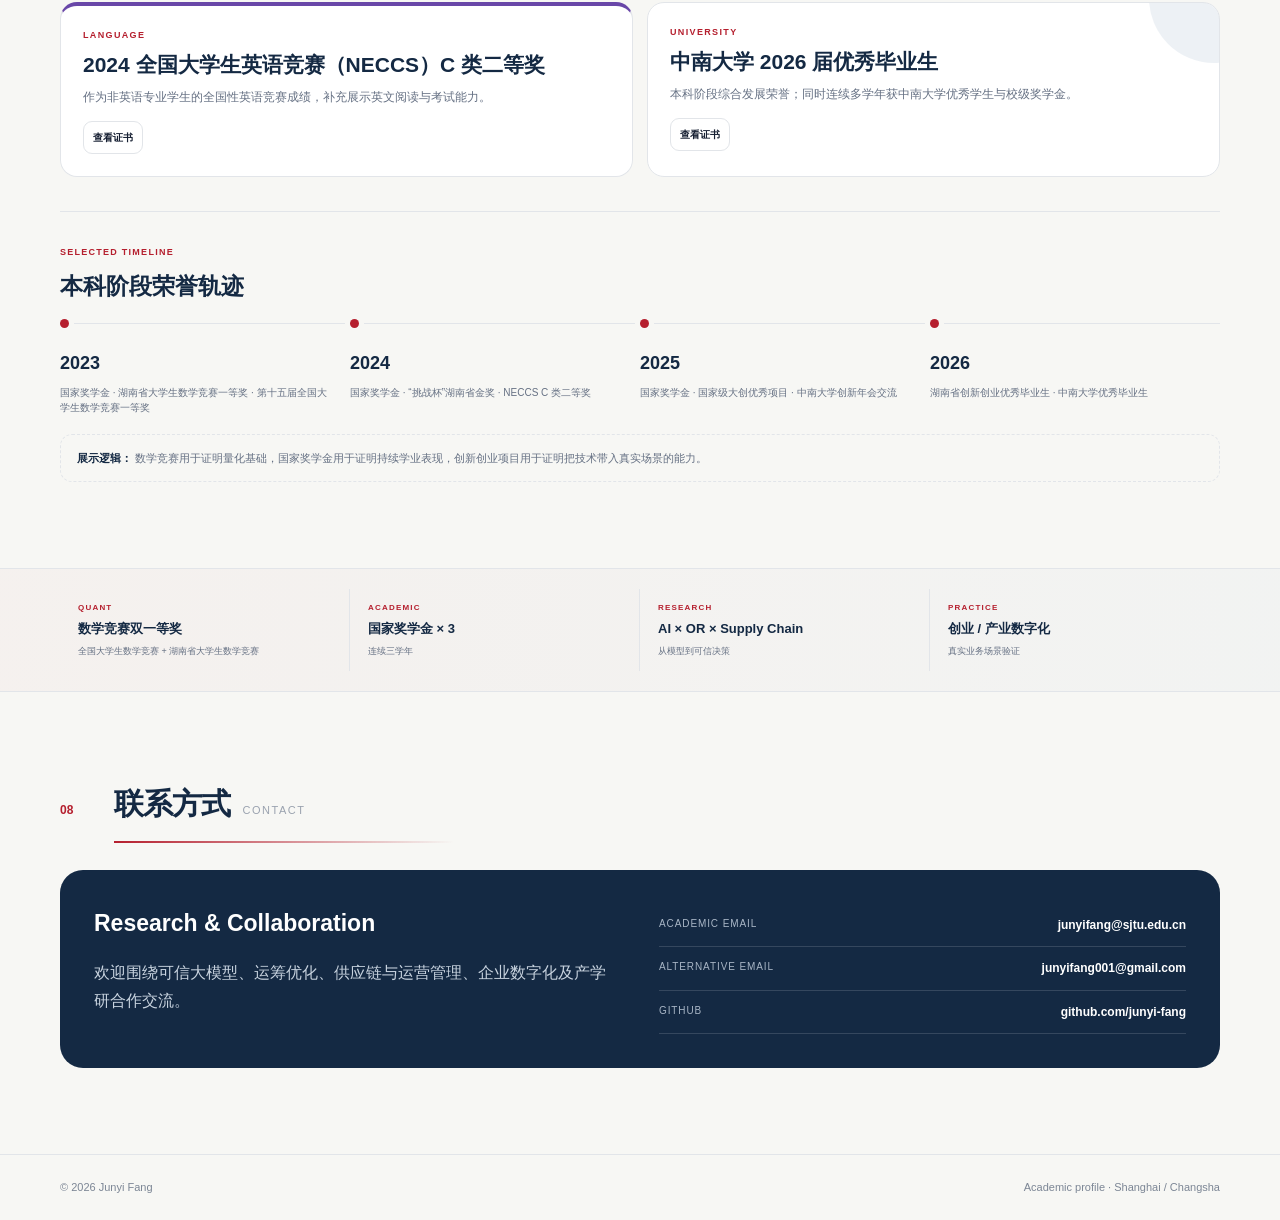
==== commit f5370bc8: "Add files via upload" ====
--- a/index.html
+++ b/index.html
@@ -17,6 +17,7 @@
   <link rel="icon" href="assets/favicon.svg" type="image/svg+xml">
   <link rel="stylesheet" href="assets/styles.css">
   <link rel="stylesheet" href="assets/v5.css">
+  <link rel="stylesheet" href="assets/v6.css">
 
   <script type="application/ld+json">
   {
@@ -44,6 +45,13 @@
   </script>
 </head>
 <body class="site-loading">
+<div class="page-noise" aria-hidden="true"></div>
+<div class="page-mesh" aria-hidden="true">
+  <span class="mesh-orb mesh-orb-a"></span>
+  <span class="mesh-orb mesh-orb-b"></span>
+  <span class="mesh-orb mesh-orb-c"></span>
+</div>
+<div class="section-rail" aria-label="页面章节导航"></div>
 <div class="scroll-progress" aria-hidden="true"><span></span></div>
 <div class="cursor-glow" aria-hidden="true"></div>
 <div class="ambient ambient-a" aria-hidden="true"></div>
@@ -70,7 +78,7 @@
 </header>
 
 <main id="home">
-<section class="hero">
+<section class="hero motion-section">
   <div class="container hero-grid">
     <div>
       <p class="eyebrow">ACADEMIC & PROFESSIONAL PROFILE</p>
@@ -92,6 +100,10 @@
         <span>Trustworthy LLM</span><span>Operations Research</span><span>Supply Chain</span>
         <span>Optimization Modeling</span><span>Decision Intelligence</span>
       </div>
+      <div class="hero-focus-line">
+        <span>RESEARCH IDENTITY</span>
+        <strong>Quantitative foundation → Trustworthy AI → Operations & Supply Chain</strong>
+      </div>
       <div class="hero-stats hero-stats-five" aria-label="Academic highlights">
         <div><strong data-count="1" data-prefix="#">#1</strong><span>本科专业排名</span></div>
         <div><strong data-count="3" data-suffix="×">3×</strong><span>连续三年国家奖学金</span></div>
@@ -114,7 +126,7 @@
   </div>
 </section>
 
-<section class="section reveal-section" id="about">
+<section class="section reveal-section motion-section" id="about">
   <div class="container">
     <div class="section-title"><span>01</span><h2>个人简介</h2><p>About</p></div>
     <div class="two-col">
@@ -144,7 +156,7 @@
   </div>
 </section>
 
-<section class="section alt reveal-section" id="education">
+<section class="section alt reveal-section motion-section" id="education">
   <div class="container">
     <div class="section-title"><span>02</span><h2>教育背景</h2><p>Education</p></div>
     <div class="timeline">
@@ -159,7 +171,7 @@
         <p>三位老师分别从数据科学、管理科学研究范式与运筹优化路径上，对我的本科阶段形成了持续影响。</p>
       </div>
       <div class="mentor-grid">
-        <article class="mentor-card">
+        <article class="mentor-card hover-light">
           <div class="mentor-top">
             <span class="mentor-index">01</span>
             <a href="https://bs.csu.edu.cn/info/1863/23733.htm" target="_blank" rel="noopener">CSU Profile ↗</a>
@@ -170,7 +182,7 @@
           <div class="mentor-note"><b>对我的影响</b><span>让我较早理解管理科学中“评价—数据—决策”的系统性研究框架。</span></div>
         </article>
 
-        <article class="mentor-card mentor-card-emphasis">
+        <article class="mentor-card hover-light mentor-card-emphasis">
           <div class="mentor-top">
             <span class="mentor-index">02</span>
             <a href="https://bs.csu.edu.cn/info/1863/23748.htm" target="_blank" rel="noopener">CSU Profile ↗</a>
@@ -181,7 +193,7 @@
           <div class="mentor-note"><b>对我的影响</b><span>是我本科阶段真正进入管理学学术研究与 UTD24 研究范式的重要引路人，也直接影响了我继续选择管理科学与工程。</span></div>
         </article>
 
-        <article class="mentor-card">
+        <article class="mentor-card hover-light">
           <div class="mentor-top">
             <span class="mentor-index">03</span>
             <a href="https://bs.csu.edu.cn/info/1893/24322.htm" target="_blank" rel="noopener">CSU Profile ↗</a>
@@ -196,19 +208,19 @@
   </div>
 </section>
 
-<section class="section" id="interests">
+<section class="section motion-section" id="interests">
   <div class="container">
     <div class="section-title"><span>03</span><h2>研究兴趣</h2><p>Research Interests</p></div>
     <div class="grid-2">
-      <article class="card featured-card"><i>A</i><h3>Trustworthy LLM for Optimization Modeling</h3><p>面向企业 SOP 与业务规则的自然语言 → 优化模型自动形式化；关注 provenance、constraint-level semantic alignment、counterexample verification 与 decision regret。</p></article>
-      <article class="card"><i>B</i><h3>AI for Operations & Supply Chain</h3><p>将大语言模型、机器学习与运筹优化用于仓储、库存、补货、履约、物流和企业运营决策。</p></article>
-      <article class="card"><i>C</i><h3>Sequential & Data-Driven Decision Making</h3><p>非平稳环境下的在线学习、Multi-Armed Bandit、强化学习与动态决策，以及不确定性驱动的决策优化。</p></article>
-      <article class="card"><i>D</i><h3>NLP, Knowledge Graph & Domain LLM</h3><p>知识蒸馏、实体关系抽取、知识图谱、领域大模型与企业/城市文本数据的结构化建模。</p></article>
-    </div>
-  </div>
-</section>
-
-<section class="section agenda" id="agenda">
+      <article class="card hover-light featured-card"><i>A</i><h3>Trustworthy LLM for Optimization Modeling</h3><p>面向企业 SOP 与业务规则的自然语言 → 优化模型自动形式化；关注 provenance、constraint-level semantic alignment、counterexample verification 与 decision regret。</p></article>
+      <article class="card hover-light"><i>B</i><h3>AI for Operations & Supply Chain</h3><p>将大语言模型、机器学习与运筹优化用于仓储、库存、补货、履约、物流和企业运营决策。</p></article>
+      <article class="card hover-light"><i>C</i><h3>Sequential & Data-Driven Decision Making</h3><p>非平稳环境下的在线学习、Multi-Armed Bandit、强化学习与动态决策，以及不确定性驱动的决策优化。</p></article>
+      <article class="card hover-light"><i>D</i><h3>NLP, Knowledge Graph & Domain LLM</h3><p>知识蒸馏、实体关系抽取、知识图谱、领域大模型与企业/城市文本数据的结构化建模。</p></article>
+    </div>
+  </div>
+</section>
+
+<section class="section agenda motion-section" id="agenda">
   <div class="container">
     <div class="section-title dark"><span>03+</span><h2>当前研究议程</h2><p>Current Research Agenda</p></div>
     <div class="agenda-hero">
@@ -233,7 +245,7 @@
       <strong class="pipeline-explainer-title">Operational SOP ingestion</strong>
       <p class="pipeline-explainer-text">解析企业 SOP、表格和例外规则，保留版本、时间、适用范围与原始来源。</p>
     </div>
-    <div class="agenda-grid">
+    <div class="agenda-grid agenda-grid-v6">
       <article><h4>Contribution A</h4><h3>SOP-level Trustworthy Benchmark</h3><p>构建面向仓储与供应链 SOP 的 Text-to-Optimization benchmark，保留句子—规则—变量—约束—数据字段—决策结果的完整 provenance。</p></article>
       <article><h4>Contribution B</h4><h3>Counterexample-Grounded Verification</h3><p>通过 dual formalization、cross-audit 与 solver-generated minimal witness 检测 omission、direction、scope、hard/soft、binding 等 silent modeling failures。</p></article>
       <article><h4>Contribution C</h4><h3>Decision-Aware Diagnosis & Repair</h3><p>把 semantic error 进一步连接到 operational regret、hard-rule violation 与 economic/service loss，并据此进行 error-aware repair。</p></article>
@@ -245,7 +257,7 @@
   </div>
 </section>
 
-<section class="section alt" id="research">
+<section class="section alt motion-section" id="research">
   <div class="container">
     <div class="section-title"><span>04</span><h2>科研成果</h2><p>Research & Publications</p></div>
     <div class="pub-toolbar reveal">
@@ -258,7 +270,7 @@
       <span class="pub-hint">Hover / click cards for details</span>
     </div>
     <div class="pub-list">
-      <article class="pub interactive-card" data-category="working">
+      <article class="pub hover-light interactive-card" data-category="working">
         <div class="pub-num">01</div>
         <div>
           <div class="badges"><span class="blue">Manuscript · Under Review</span><span>First & Corresponding Author</span></div>
@@ -268,7 +280,7 @@
           <a href="assets/papers/RAVEN-UCB.pdf" target="_blank">Read manuscript →</a>
         </div>
       </article>
-      <article class="pub interactive-card" data-category="published">
+      <article class="pub hover-light interactive-card" data-category="published">
         <div class="pub-num">02</div>
         <div>
           <div class="badges"><span class="green">Accepted</span><span>Third Author</span></div>
@@ -278,7 +290,7 @@
           <a href="assets/papers/Consumer-Purchase-Prediction.pdf" target="_blank">Read paper →</a>
         </div>
       </article>
-      <article class="pub interactive-card publication-featured" data-category="published" id="bdaie-2025">
+      <article class="pub hover-light interactive-card publication-featured" data-category="published" id="bdaie-2025">
         <div class="pub-num">03</div>
         <div class="pub-main">
           <div class="badges">
@@ -328,7 +340,7 @@
           </div>
         </div>
       </article>
-      <article class="pub interactive-card award-publication" data-category="project">
+      <article class="pub hover-light interactive-card award-publication" data-category="project">
         <div class="pub-num">04</div>
         <div>
           <div class="badges">
@@ -352,32 +364,32 @@
   </div>
 </section>
 
-<section class="section" id="projects">
+<section class="section motion-section" id="projects">
   <div class="container">
     <div class="section-title"><span>05</span><h2>代表研究项目</h2><p>Selected Projects</p></div>
     <div class="grid-2">
-      <article class="project">
+      <article class="project hover-light">
         <small>Knowledge Graph · LLM · 2024–2025</small>
         <h3>城市叙事空间数据库：知识蒸馏 + 知识图谱</h3>
         <p>从多源社交媒体文本采集、主题建模、实体关系抽取到 Neo4j 图数据库构建，形成面向智慧城市、文旅策划与城市更新的语义数据库方法。</p>
         <ul><li>处理 20万+ 非结构化数据。</li><li>BERT 教师模型 → BiLSTM+Attention 轻量学生模型。</li><li>研发 Python 数据清洗与 Neo4j/Cypher 自动化流程。</li><li>相关技术方案形成发明专利申请材料。</li></ul>
         <a href="assets/papers/Urban-Narrative-KG-Patent-Draft.docx">Method / patent draft →</a>
       </article>
-      <article class="project">
+      <article class="project hover-light">
         <small>Bandit · OR · Logistics</small>
         <h3>RAVEN-UCB：非平稳环境下的方差自适应在线决策</h3>
         <p>面向奖励分布动态变化场景，研究探索—利用平衡、不确定性建模和物流决策模拟。</p>
         <ul><li>方差作为动态探索信号。</li><li>时间衰减探索参数与 O(1) 递归更新。</li><li>物流场景模拟：100 个仓库的动态选择问题。</li></ul>
         <a href="assets/papers/RAVEN-UCB.pdf" target="_blank">Manuscript →</a>
       </article>
-      <article class="project highlight">
+      <article class="project hover-light highlight">
         <small>CURRENT RESEARCH AGENDA · 2026–</small>
         <h3>SOP2VerifiedOpt · Trustworthy LLM for Operations Research Modeling</h3>
         <p>从企业 SOP、管理规则和数据表出发，自动形成带 provenance 的业务规则与优化模型；通过 dual formalization、constraint-level semantic audit、solver-generated counterexamples 与 decision regret 检测并修复 silent modeling failures。</p>
         <div class="flow"><span>SOP</span><b>→</b><span>Rule Provenance</span><b>→</b><span>Optimization Model</span><b>→</b><span>Counterexample Audit</span><b>→</b><span>Verified Decision</span></div>
         <a href="research-agenda.html">View research agenda →</a>
       </article>
-      <article class="project">
+      <article class="project hover-light">
         <small>Marketing Analytics · 2024–2025</small>
         <h3>消费者购买决策预测：神经网络分位数回归</h3>
         <p>以电商笔记本电脑销售数据为对象，将分位数回归的分布刻画能力与神经网络非线性拟合能力结合，研究价格、口碑与服务等因素对购买决策的影响。</p>
@@ -387,12 +399,12 @@
   </div>
 </section>
 
-<section class="section alt" id="practice">
+<section class="section alt motion-section" id="practice">
   <div class="container">
     <div class="section-title"><span>06</span><h2>产业 / 创业实践</h2><p>Industry & Entrepreneurship</p></div>
     <div class="grid-3">
-      <article class="practice"><small>2025 — 至今</small><h3>湖南楚湘智能科技有限公司</h3><b>联合创始人兼 CEO / 总经理</b><p>负责公司战略、AI 产品设计、学校与企业客户需求分析、商业模式验证、项目交付与团队管理。重点探索 AI 教育与传统产业数字化的软件化交付。</p></article>
-      <article class="practice practice-featured">
+      <article class="practice hover-light"><small>2025 — 至今</small><h3>湖南楚湘智能科技有限公司</h3><b>联合创始人兼 CEO / 总经理</b><p>负责公司战略、AI 产品设计、学校与企业客户需求分析、商业模式验证、项目交付与团队管理。重点探索 AI 教育与传统产业数字化的软件化交付。</p></article>
+      <article class="practice hover-light practice-featured">
         <small>2024.09 — 2025.04</small>
         <h3>天创智业集团</h3>
         <b>AI / 数字化研发项目助理 · 大模型研究员</b>
@@ -405,14 +417,14 @@
         </div>
         <div class="practice-footnote">集团公开资料显示，其旗下业务包含绿色建筑及集建团队等产业项目；本主页仅呈现本人参与的 AI / 数字化研发工作。</div>
       </article>
-      <article class="practice"><small>Leadership</small><h3>湖南省大学生创业社团联盟</h3><b>第一届秘书长 / 主要负责人</b><p>参与高校创业生态组织、政校企沟通与青年创业活动协调，持续关注高校技术成果与真实产业场景的连接。</p></article>
-    </div>
-  </div>
-</section>
-
-
-
-<section class="section honors-section honors-v5" id="honors">
+      <article class="practice hover-light"><small>Leadership</small><h3>湖南省大学生创业社团联盟</h3><b>第一届秘书长 / 主要负责人</b><p>参与高校创业生态组织、政校企沟通与青年创业活动协调，持续关注高校技术成果与真实产业场景的连接。</p></article>
+    </div>
+  </div>
+</section>
+
+
+
+<section class="section honors-section honors-v5 motion-section" id="honors">
   <div class="container">
     <div class="section-title"><span>07</span><h2>荣誉与奖励</h2><p>Honors & Distinctions</p></div>
 
@@ -459,7 +471,7 @@
     </div>
 
     <div class="honor-feature-grid v5-grid">
-      <article class="honor-feature national honor-filter-item" data-honor-category="academic">
+      <article class="honor-feature hover-light national honor-filter-item" data-honor-category="academic">
         <div class="honor-label">NATIONAL · ACADEMIC</div>
         <h3>国家奖学金 × 3</h3>
         <p>2022–2023、2023–2024、2024–2025 学年度连续三年获本专科生国家奖学金。</p>
@@ -470,25 +482,24 @@
         </div>
       </article>
 
-      <article class="honor-feature provincial honor-filter-item" data-honor-category="academic leadership">
+      <article class="honor-feature hover-light provincial honor-filter-item" data-honor-category="academic leadership">
         <div class="honor-label">PROVINCIAL</div>
         <h3>湖南省普通高等学校 2026 届创新创业优秀毕业生</h3>
         <p>由湖南省教育厅授予，体现本科阶段在学业、科研与创新创业实践中的综合表现。</p>
         <div class="honor-actions"><button class="cert-btn" data-cert-src="assets/certificates/hunan-innovation-entrepreneurship-outstanding-graduate-2026.jpg" data-cert-title="湖南省普通高等学校 2026 届创新创业优秀毕业生">查看证书</button></div>
       </article>
 
-      <article class="honor-feature innovation-main honor-filter-item" data-honor-category="innovation">
+      <article class="honor-feature hover-light innovation-main honor-filter-item" data-honor-category="innovation">
         <div class="honor-label">INNOVATION & ENTREPRENEURSHIP</div>
         <h3>“智锁安充” · 国家级大学生创新创业项目负责人</h3>
         <p>项目获国家级立项并结题为“优秀项目”；后续在中南大学大学生创新年会交流展示。</p>
         <div class="honor-actions">
-          <a class="cert-btn strong-link" href="https://m.voc.com.cn/xhn/news/202601/31287934.html" target="_blank" rel="noopener">湖南日报报道 ↗</a>
           <button class="cert-btn" data-cert-src="assets/certificates/national-innovation-project-excellent-2025.jpg" data-cert-title="中南大学大学生创新创业项目国家级立项（优秀项目）">项目证书</button>
           <button class="cert-btn" data-cert-src="assets/certificates/csu-innovation-annual-conference-2025.jpg" data-cert-title="2025 年中南大学大学生创新年会交流证书">创新年会</button>
         </div>
       </article>
 
-      <article class="honor-feature challenge honor-filter-item" data-honor-category="innovation">
+      <article class="honor-feature hover-light challenge honor-filter-item" data-honor-category="innovation">
         <div class="honor-label">CHALLENGE CUP · PROVINCIAL GOLD</div>
         <h3>第十一届“挑战杯”湖南省大学生创业计划竞赛金奖</h3>
         <p>体现从问题识别、技术方案到产品化与路演表达的综合创新实践能力。</p>
@@ -498,14 +509,14 @@
         </div>
       </article>
 
-      <article class="honor-feature english honor-filter-item" data-honor-category="academic">
+      <article class="honor-feature hover-light english honor-filter-item" data-honor-category="academic">
         <div class="honor-label">LANGUAGE</div>
         <h3>2024 全国大学生英语竞赛（NECCS）C 类二等奖</h3>
         <p>作为非英语专业学生的全国性英语竞赛成绩，补充展示英文阅读与考试能力。</p>
         <div class="honor-actions"><button class="cert-btn" data-cert-src="assets/certificates/neccs-2024-second-prize.jpg" data-cert-title="2024 全国大学生英语竞赛（NECCS）C 类二等奖">查看证书</button></div>
       </article>
 
-      <article class="honor-feature university honor-filter-item" data-honor-category="academic leadership">
+      <article class="honor-feature hover-light university honor-filter-item" data-honor-category="academic leadership">
         <div class="honor-label">UNIVERSITY</div>
         <h3>中南大学 2026 届优秀毕业生</h3>
         <p>本科阶段综合发展荣誉；同时连续多学年获中南大学优秀学生与校级奖学金。</p>
@@ -529,7 +540,16 @@
 
 
 
-<section class="section contact" id="contact">
+<section class="academic-signal-band motion-section">
+  <div class="container signal-grid">
+    <div><small>QUANT</small><strong>数学竞赛双一等奖</strong><span>全国大学生数学竞赛 + 湖南省大学生数学竞赛</span></div>
+    <div><small>ACADEMIC</small><strong>国家奖学金 × 3</strong><span>连续三学年</span></div>
+    <div><small>RESEARCH</small><strong>AI × OR × Supply Chain</strong><span>从模型到可信决策</span></div>
+    <div><small>PRACTICE</small><strong>创业 / 产业数字化</strong><span>真实业务场景验证</span></div>
+  </div>
+</section>
+
+<section class="section contact motion-section" id="contact">
   <div class="container">
     <div class="section-title"><span>08</span><h2>联系方式</h2><p>Contact</p></div>
     <div class="contact-box">
@@ -580,5 +600,6 @@
 <footer><div class="container footer"><span>© <span id="year"></span> Junyi Fang</span><span>Academic profile · Shanghai / Changsha</span></div></footer>
 <script src="assets/script.js"></script>
 <script src="assets/v5.js"></script>
+<script src="assets/v6.js"></script>
 </body>
 </html>
--- a/assets/v6.css
+++ b/assets/v6.css
@@ -0,0 +1,137 @@
+
+/* =========================================================
+   V6 — Academic Motion System
+   Global layout refinement + professional interaction
+   ========================================================= */
+:root{
+  --v6-ease:cubic-bezier(.16,.84,.24,1);
+  --v6-soft:0 18px 50px rgba(20,41,67,.08);
+  --v6-deep:0 28px 80px rgba(20,41,67,.14);
+}
+body{position:relative}
+.page-noise{
+  position:fixed;inset:0;pointer-events:none;z-index:-1;opacity:.022;
+  background-image:url("data:image/svg+xml,%3Csvg viewBox='0 0 180 180' xmlns='http://www.w3.org/2000/svg'%3E%3Cfilter id='n'%3E%3CfeTurbulence type='fractalNoise' baseFrequency='.9' numOctaves='2' stitchTiles='stitch'/%3E%3C/filter%3E%3Crect width='100%25' height='100%25' filter='url(%23n)' opacity='.7'/%3E%3C/svg%3E");
+}
+.page-mesh{position:fixed;inset:0;pointer-events:none;z-index:-3;overflow:hidden}
+.mesh-orb{position:absolute;border-radius:50%;filter:blur(85px);opacity:.14;animation:meshFloat 18s ease-in-out infinite alternate}
+.mesh-orb-a{width:460px;height:460px;background:#b51f2e;right:-180px;top:3%}
+.mesh-orb-b{width:520px;height:520px;background:#245ca8;left:-230px;top:42%;animation-delay:-6s}
+.mesh-orb-c{width:380px;height:380px;background:#c9922e;right:10%;bottom:-180px;animation-delay:-11s}
+@keyframes meshFloat{to{transform:translate3d(36px,26px,0) scale(1.08)}}
+
+.section-rail{
+  position:fixed;right:18px;top:50%;transform:translateY(-50%);
+  display:flex;flex-direction:column;gap:8px;z-index:80
+}
+.section-rail button{
+  width:8px;height:8px;border-radius:999px;border:0;padding:0;background:#aeb7c3;
+  opacity:.45;cursor:pointer;transition:all .28s var(--v6-ease)
+}
+.section-rail button:hover{opacity:.9;transform:scale(1.35)}
+.section-rail button.active{height:28px;background:var(--accent);opacity:1}
+
+.topbar .nav a{
+  position:relative;padding:8px 2px;transition:color .25s var(--v6-ease)
+}
+.topbar .nav a:after{
+  content:"";position:absolute;left:50%;right:50%;bottom:2px;height:2px;border-radius:2px;
+  background:var(--accent);transition:left .28s var(--v6-ease),right .28s var(--v6-ease)
+}
+.topbar .nav a:hover:after,.topbar .nav a.active:after{left:0;right:0}
+
+.hero{min-height:calc(100vh - 70px);display:flex;align-items:center}
+.hero-grid{position:relative}
+.hero-focus-line{
+  display:flex;gap:12px;align-items:center;flex-wrap:wrap;margin:18px 0 4px;
+  padding:10px 12px;border-left:3px solid var(--accent);
+  background:linear-gradient(90deg,rgba(181,31,46,.055),transparent 72%)
+}
+.hero-focus-line span{font-size:9px;letter-spacing:.13em;color:var(--accent);font-weight:900}
+.hero-focus-line strong{font-size:12px;color:var(--navy)}
+.profile-card{position:relative;overflow:hidden}
+.profile-card:before{
+  content:"";position:absolute;inset:-35%;background:conic-gradient(from 180deg,transparent,rgba(181,31,46,.07),transparent 38%,rgba(36,92,168,.07),transparent 72%);
+  animation:profileHalo 14s linear infinite;pointer-events:none
+}
+.profile-card>*{position:relative;z-index:1}
+@keyframes profileHalo{to{transform:rotate(360deg)}}
+
+.section-title{position:relative}
+.section-title:after{
+  content:"";position:absolute;left:54px;bottom:-13px;width:0;height:2px;
+  background:linear-gradient(90deg,var(--accent),transparent);
+  transition:width .8s var(--v6-ease)
+}
+.motion-section.section-in .section-title:after{width:min(340px,45vw)}
+
+.motion-section{
+  opacity:.18;transform:translateY(24px);
+  transition:opacity .75s var(--v6-ease),transform .75s var(--v6-ease)
+}
+.motion-section.section-in{opacity:1;transform:none}
+
+.hover-light{
+  position:relative;overflow:hidden;
+  transition:transform .32s var(--v6-ease),box-shadow .32s var(--v6-ease),border-color .32s var(--v6-ease)
+}
+.hover-light:before{
+  content:"";position:absolute;inset:0;pointer-events:none;opacity:0;
+  background:radial-gradient(240px circle at var(--mx,50%) var(--my,50%),rgba(181,31,46,.085),transparent 62%);
+  transition:opacity .25s var(--v6-ease)
+}
+.hover-light:hover:before{opacity:1}
+.hover-light:hover{box-shadow:var(--v6-soft);border-color:rgba(181,31,46,.24)}
+
+.agenda-grid-v6 article{
+  position:relative;overflow:hidden;transition:transform .32s var(--v6-ease),background .32s var(--v6-ease)
+}
+.agenda-grid-v6 article:after{
+  content:"";position:absolute;left:0;bottom:0;width:100%;height:2px;
+  background:linear-gradient(90deg,#e6aab0,transparent);transform:scaleX(0);transform-origin:left;
+  transition:transform .35s var(--v6-ease)
+}
+.agenda-grid-v6 article:hover{transform:translateY(-5px);background:rgba(255,255,255,.065)}
+.agenda-grid-v6 article:hover:after{transform:scaleX(1)}
+
+.academic-signal-band{
+  padding:20px 0;border-top:1px solid var(--line);border-bottom:1px solid var(--line);
+  background:linear-gradient(90deg,rgba(181,31,46,.028),rgba(36,92,168,.025))
+}
+.signal-grid{display:grid;grid-template-columns:repeat(4,1fr);gap:0}
+.signal-grid>div{padding:12px 18px;border-right:1px solid var(--line)}
+.signal-grid>div:last-child{border-right:0}
+.signal-grid small{display:block;font-size:8px;letter-spacing:.15em;color:var(--accent);font-weight:900}
+.signal-grid strong{display:block;margin-top:3px;color:var(--navy);font-size:13px}
+.signal-grid span{display:block;margin-top:3px;color:var(--muted);font-size:9px}
+
+.honor-feature,.math-spotlight,.mentor-card,.practice,.project,.pub,.card{
+  backdrop-filter:saturate(110%)
+}
+.honor-feature:hover,.mentor-card:hover,.practice:hover,.project:hover,.pub:hover,.card:hover{
+  transform:translateY(-5px)
+}
+
+html[data-theme="dark"] .hero-focus-line strong,
+html[data-theme="dark"] .signal-grid strong{color:var(--ink)}
+html[data-theme="dark"] .academic-signal-band{
+  background:linear-gradient(90deg,rgba(240,100,114,.03),rgba(122,178,255,.025))
+}
+
+@media(max-width:1100px){.section-rail{display:none}}
+@media(max-width:900px){
+  .hero{min-height:auto}
+  .signal-grid{grid-template-columns:repeat(2,1fr)}
+  .signal-grid>div:nth-child(2){border-right:0}
+  .signal-grid>div:nth-child(-n+2){border-bottom:1px solid var(--line)}
+}
+@media(max-width:620px){
+  .signal-grid{grid-template-columns:1fr}
+  .signal-grid>div{border-right:0;border-bottom:1px solid var(--line)}
+  .signal-grid>div:last-child{border-bottom:0}
+  .hero-focus-line{align-items:flex-start;flex-direction:column}
+}
+@media(prefers-reduced-motion:reduce){
+  .mesh-orb,.profile-card:before{animation:none!important}
+  .motion-section{opacity:1;transform:none}
+}
